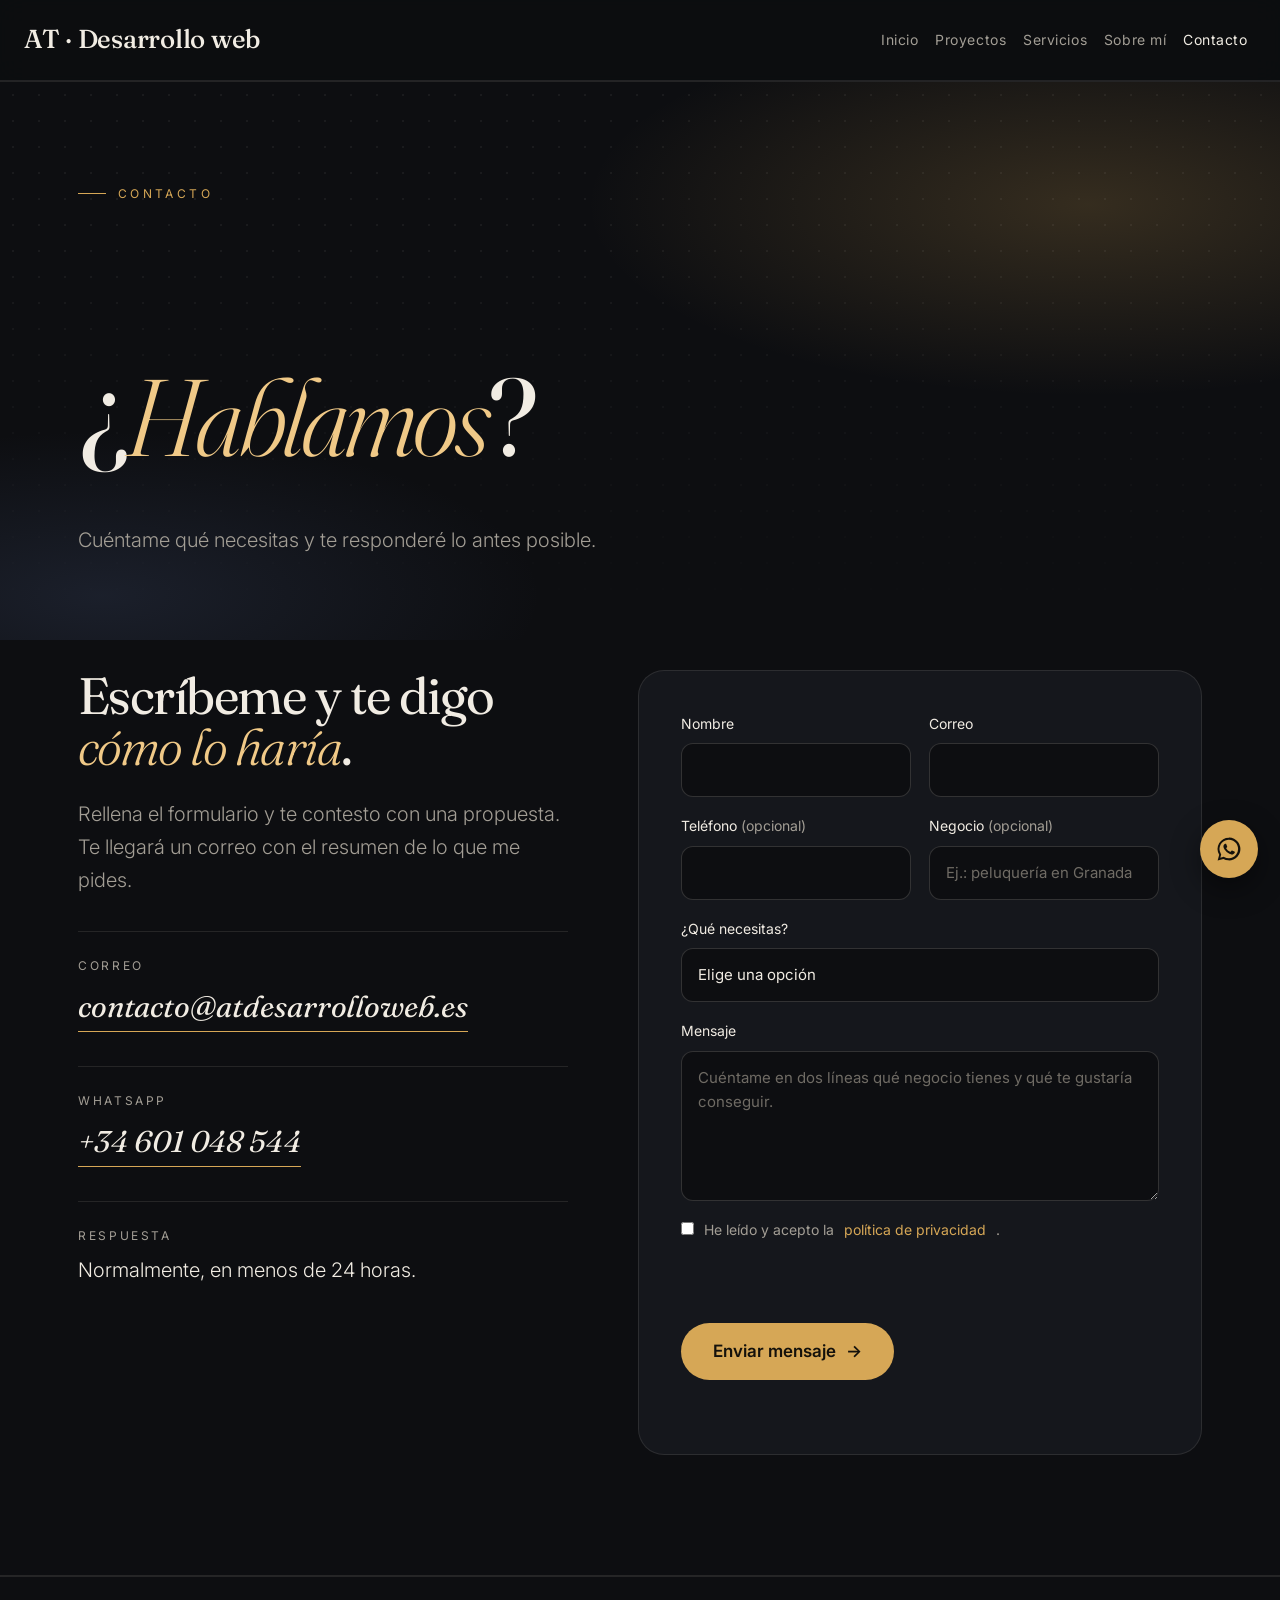
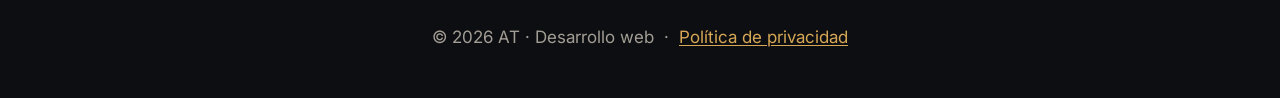
==== contacto/index.html @ 22da3e25 "feat: quita el cubo y anade la imagen de vista previa con el logo al compartir Co-Authored-By: Claud" ====
<!doctype html>
<html lang="es" class="no-js" itemtype="https://schema.org/WebPage" itemscope>
<head>
	<meta charset="UTF-8">
	<meta name="viewport" content="width=device-width, initial-scale=1, minimum-scale=1">
	<title>Contacto &#8211; AT · Desarrollo web</title>
<meta property="og:type" content="website">
<meta property="og:site_name" content="AT · Desarrollo web">
<meta property="og:title" content="Contacto &#8211; AT · Desarrollo web">
<meta property="og:description" content="Webs para negocios locales: diseño, dominio y correo, formularios que llegan y alta en Google.">
<meta property="og:url" content="https://www.atdesarrolloweb.es/contacto/">
<meta property="og:image" content="https://www.atdesarrolloweb.es/img/og.png">
<meta property="og:image:width" content="1200">
<meta property="og:image:height" content="630">
<meta name="twitter:card" content="summary_large_image">
<meta name='robots' content='max-image-preview:large' />
<script>document.documentElement.classList.remove( 'no-js' );</script>
			<style id="wp-img-auto-sizes-contain-inline-css">
img:is([sizes=auto i],[sizes^="auto," i]){contain-intrinsic-size:3000px 1500px}
/*# sourceURL=wp-img-auto-sizes-contain-inline-css */
</style>
<style id="wp-block-library-inline-css">
:root{--wp-block-synced-color:#7a00df;--wp-block-synced-color--rgb:122,0,223;--wp-bound-block-color:var(--wp-block-synced-color);--wp-editor-canvas-background:#ddd;--wp-admin-theme-color:#007cba;--wp-admin-theme-color--rgb:0,124,186;--wp-admin-theme-color-darker-10:#006ba1;--wp-admin-theme-color-darker-10--rgb:0,107,160.5;--wp-admin-theme-color-darker-20:#005a87;--wp-admin-theme-color-darker-20--rgb:0,90,135;--wp-admin-border-width-focus:2px}@media (min-resolution:192dpi){:root{--wp-admin-border-width-focus:1.5px}}.wp-element-button{cursor:pointer}:root .has-very-light-gray-background-color{background-color:#eee}:root .has-very-dark-gray-background-color{background-color:#313131}:root .has-very-light-gray-color{color:#eee}:root .has-very-dark-gray-color{color:#313131}:root .has-vivid-green-cyan-to-vivid-cyan-blue-gradient-background{background:linear-gradient(135deg,#00d084,#0693e3)}:root .has-purple-crush-gradient-background{background:linear-gradient(135deg,#34e2e4,#4721fb 50%,#ab1dfe)}:root .has-hazy-dawn-gradient-background{background:linear-gradient(135deg,#faaca8,#dad0ec)}:root .has-subdued-olive-gradient-background{background:linear-gradient(135deg,#fafae1,#67a671)}:root .has-atomic-cream-gradient-background{background:linear-gradient(135deg,#fdd79a,#004a59)}:root .has-nightshade-gradient-background{background:linear-gradient(135deg,#330968,#31cdcf)}:root .has-midnight-gradient-background{background:linear-gradient(135deg,#020381,#2874fc)}:root{--wp--preset--font-size--normal:16px;--wp--preset--font-size--huge:42px}.has-regular-font-size{font-size:1em}.has-larger-font-size{font-size:2.625em}.has-normal-font-size{font-size:var(--wp--preset--font-size--normal)}.has-huge-font-size{font-size:var(--wp--preset--font-size--huge)}:root .has-text-align-center{text-align:center}:root .has-text-align-left{text-align:left}:root .has-text-align-right{text-align:right}.has-fit-text{white-space:nowrap!important}#end-resizable-editor-section{display:none}.aligncenter{clear:both}.items-justified-left{justify-content:flex-start}.items-justified-center{justify-content:center}.items-justified-right{justify-content:flex-end}.items-justified-space-between{justify-content:space-between}.screen-reader-text{word-wrap:normal!important;border:0;clip-path:inset(50%);height:1px;margin:-1px;overflow:hidden;padding:0;position:absolute;width:1px;word-break:normal!important}.screen-reader-text:focus{background-color:#ddd;clip-path:none;color:#444;display:block;font-size:1em;height:auto;left:5px;line-height:normal;padding:15px 23px 14px;text-decoration:none;top:5px;width:auto;z-index:100000}html :where(.has-border-color){border-style:solid}html :where([style^=border-color],[style*=";border-color"],[style*="; border-color"]){border-style:solid}html :where([style^=border-top-color],[style*=";border-top-color"],[style*="; border-top-color"]){border-top-style:solid}html :where([style^=border-right-color],[style*=";border-right-color"],[style*="; border-right-color"]){border-right-style:solid}html :where([style^=border-bottom-color],[style*=";border-bottom-color"],[style*="; border-bottom-color"]){border-bottom-style:solid}html :where([style^=border-left-color],[style*=";border-left-color"],[style*="; border-left-color"]){border-left-style:solid}html :where([style^=border-width],[style*=";border-width"],[style*="; border-width"]){border-style:solid}html :where([style^=border-top-width],[style*=";border-top-width"],[style*="; border-top-width"]){border-top-style:solid}html :where([style^=border-right-width],[style*=";border-right-width"],[style*="; border-right-width"]){border-right-style:solid}html :where([style^=border-bottom-width],[style*=";border-bottom-width"],[style*="; border-bottom-width"]){border-bottom-style:solid}html :where([style^=border-left-width],[style*=";border-left-width"],[style*="; border-left-width"]){border-left-style:solid}html :where(img[class*=wp-image-]){height:auto;max-width:100%}:where(figure){margin:0 0 1em}html :where(.is-position-sticky){--wp-admin--admin-bar--position-offset:var(--wp-admin--admin-bar--height,0px)}@media screen and (max-width:600px){html :where(.is-position-sticky){--wp-admin--admin-bar--position-offset:0px}}

/*# sourceURL=/wp-includes/css/dist/block-library/common.min.css */
</style>
<style id="classic-theme-styles-inline-css">
/*! This file is auto-generated */
.wp-block-button__link{color:#fff;background-color:#32373c;border-radius:9999px;box-shadow:none;text-decoration:none;padding:calc(.667em + 2px) calc(1.333em + 2px);font-size:1.125em}.wp-block-file__button{background:#32373c;color:#fff;text-decoration:none}
/*# sourceURL=/wp-includes/css/classic-themes.min.css */
</style>

<style id="global-styles-inline-css">
:root{--wp--preset--aspect-ratio--square: 1;--wp--preset--aspect-ratio--4-3: 4/3;--wp--preset--aspect-ratio--3-4: 3/4;--wp--preset--aspect-ratio--3-2: 3/2;--wp--preset--aspect-ratio--2-3: 2/3;--wp--preset--aspect-ratio--16-9: 16/9;--wp--preset--aspect-ratio--9-16: 9/16;--wp--preset--color--black: #000000;--wp--preset--color--cyan-bluish-gray: #abb8c3;--wp--preset--color--white: #ffffff;--wp--preset--color--pale-pink: #f78da7;--wp--preset--color--vivid-red: #cf2e2e;--wp--preset--color--luminous-vivid-orange: #ff6900;--wp--preset--color--luminous-vivid-amber: #fcb900;--wp--preset--color--light-green-cyan: #7bdcb5;--wp--preset--color--vivid-green-cyan: #00d084;--wp--preset--color--pale-cyan-blue: #8ed1fc;--wp--preset--color--vivid-cyan-blue: #0693e3;--wp--preset--color--vivid-purple: #9b51e0;--wp--preset--color--theme-palette-1: var(--global-palette1);--wp--preset--color--theme-palette-2: var(--global-palette2);--wp--preset--color--theme-palette-3: var(--global-palette3);--wp--preset--color--theme-palette-4: var(--global-palette4);--wp--preset--color--theme-palette-5: var(--global-palette5);--wp--preset--color--theme-palette-6: var(--global-palette6);--wp--preset--color--theme-palette-7: var(--global-palette7);--wp--preset--color--theme-palette-8: var(--global-palette8);--wp--preset--color--theme-palette-9: var(--global-palette9);--wp--preset--color--theme-palette-10: var(--global-palette10);--wp--preset--color--theme-palette-11: var(--global-palette11);--wp--preset--color--theme-palette-12: var(--global-palette12);--wp--preset--color--theme-palette-13: var(--global-palette13);--wp--preset--color--theme-palette-14: var(--global-palette14);--wp--preset--color--theme-palette-15: var(--global-palette15);--wp--preset--gradient--vivid-cyan-blue-to-vivid-purple: linear-gradient(135deg,rgb(6,147,227) 0%,rgb(155,81,224) 100%);--wp--preset--gradient--light-green-cyan-to-vivid-green-cyan: linear-gradient(135deg,rgb(122,220,180) 0%,rgb(0,208,130) 100%);--wp--preset--gradient--luminous-vivid-amber-to-luminous-vivid-orange: linear-gradient(135deg,rgb(252,185,0) 0%,rgb(255,105,0) 100%);--wp--preset--gradient--luminous-vivid-orange-to-vivid-red: linear-gradient(135deg,rgb(255,105,0) 0%,rgb(207,46,46) 100%);--wp--preset--gradient--very-light-gray-to-cyan-bluish-gray: linear-gradient(135deg,rgb(238,238,238) 0%,rgb(169,184,195) 100%);--wp--preset--gradient--cool-to-warm-spectrum: linear-gradient(135deg,rgb(74,234,220) 0%,rgb(151,120,209) 20%,rgb(207,42,186) 40%,rgb(238,44,130) 60%,rgb(251,105,98) 80%,rgb(254,248,76) 100%);--wp--preset--gradient--blush-light-purple: linear-gradient(135deg,rgb(255,206,236) 0%,rgb(152,150,240) 100%);--wp--preset--gradient--blush-bordeaux: linear-gradient(135deg,rgb(254,205,165) 0%,rgb(254,45,45) 50%,rgb(107,0,62) 100%);--wp--preset--gradient--luminous-dusk: linear-gradient(135deg,rgb(255,203,112) 0%,rgb(199,81,192) 50%,rgb(65,88,208) 100%);--wp--preset--gradient--pale-ocean: linear-gradient(135deg,rgb(255,245,203) 0%,rgb(182,227,212) 50%,rgb(51,167,181) 100%);--wp--preset--gradient--electric-grass: linear-gradient(135deg,rgb(202,248,128) 0%,rgb(113,206,126) 100%);--wp--preset--gradient--midnight: linear-gradient(135deg,rgb(2,3,129) 0%,rgb(40,116,252) 100%);--wp--preset--font-size--small: var(--global-font-size-small);--wp--preset--font-size--medium: var(--global-font-size-medium);--wp--preset--font-size--large: var(--global-font-size-large);--wp--preset--font-size--x-large: 42px;--wp--preset--font-size--larger: var(--global-font-size-larger);--wp--preset--font-size--xxlarge: var(--global-font-size-xxlarge);--wp--preset--spacing--20: 0.44rem;--wp--preset--spacing--30: 0.67rem;--wp--preset--spacing--40: 1rem;--wp--preset--spacing--50: 1.5rem;--wp--preset--spacing--60: 2.25rem;--wp--preset--spacing--70: 3.38rem;--wp--preset--spacing--80: 5.06rem;--wp--preset--shadow--natural: 6px 6px 9px rgba(0, 0, 0, 0.2);--wp--preset--shadow--deep: 12px 12px 50px rgba(0, 0, 0, 0.4);--wp--preset--shadow--sharp: 6px 6px 0px rgba(0, 0, 0, 0.2);--wp--preset--shadow--outlined: 6px 6px 0px -3px rgb(255, 255, 255), 6px 6px rgb(0, 0, 0);--wp--preset--shadow--crisp: 6px 6px 0px rgb(0, 0, 0);}.wp-block-button{--wp--preset--dimension--25: 25%;--wp--preset--dimension--50: 50%;--wp--preset--dimension--75: 75%;--wp--preset--dimension--100: 100%;}:root { --wp--style--global--content-size: var(--global-calc-content-width);--wp--style--global--wide-size: var(--global-calc-wide-content-width); }:where(body) { margin: 0; }:where(.is-layout-flex){gap: 0.5em;}:where(.is-layout-grid){gap: 0.5em;}body .is-layout-flex{display: flex;}.is-layout-flex{flex-wrap: wrap;align-items: center;}.is-layout-flex > :is(*, div){margin: 0;}body .is-layout-grid{display: grid;}.is-layout-grid > :is(*, div){margin: 0;}body{padding-top: 0px;padding-right: 0px;padding-bottom: 0px;padding-left: 0px;}:root :where(.wp-element-button, .wp-block-button__link){font-style: inherit;font-weight: inherit;letter-spacing: inherit;text-transform: inherit;}.has-black-color{color: var(--wp--preset--color--black) !important;}.has-cyan-bluish-gray-color{color: var(--wp--preset--color--cyan-bluish-gray) !important;}.has-white-color{color: var(--wp--preset--color--white) !important;}.has-pale-pink-color{color: var(--wp--preset--color--pale-pink) !important;}.has-vivid-red-color{color: var(--wp--preset--color--vivid-red) !important;}.has-luminous-vivid-orange-color{color: var(--wp--preset--color--luminous-vivid-orange) !important;}.has-luminous-vivid-amber-color{color: var(--wp--preset--color--luminous-vivid-amber) !important;}.has-light-green-cyan-color{color: var(--wp--preset--color--light-green-cyan) !important;}.has-vivid-green-cyan-color{color: var(--wp--preset--color--vivid-green-cyan) !important;}.has-pale-cyan-blue-color{color: var(--wp--preset--color--pale-cyan-blue) !important;}.has-vivid-cyan-blue-color{color: var(--wp--preset--color--vivid-cyan-blue) !important;}.has-vivid-purple-color{color: var(--wp--preset--color--vivid-purple) !important;}.has-theme-palette-1-color{color: var(--wp--preset--color--theme-palette-1) !important;}.has-theme-palette-2-color{color: var(--wp--preset--color--theme-palette-2) !important;}.has-theme-palette-3-color{color: var(--wp--preset--color--theme-palette-3) !important;}.has-theme-palette-4-color{color: var(--wp--preset--color--theme-palette-4) !important;}.has-theme-palette-5-color{color: var(--wp--preset--color--theme-palette-5) !important;}.has-theme-palette-6-color{color: var(--wp--preset--color--theme-palette-6) !important;}.has-theme-palette-7-color{color: var(--wp--preset--color--theme-palette-7) !important;}.has-theme-palette-8-color{color: var(--wp--preset--color--theme-palette-8) !important;}.has-theme-palette-9-color{color: var(--wp--preset--color--theme-palette-9) !important;}.has-theme-palette-10-color{color: var(--wp--preset--color--theme-palette-10) !important;}.has-theme-palette-11-color{color: var(--wp--preset--color--theme-palette-11) !important;}.has-theme-palette-12-color{color: var(--wp--preset--color--theme-palette-12) !important;}.has-theme-palette-13-color{color: var(--wp--preset--color--theme-palette-13) !important;}.has-theme-palette-14-color{color: var(--wp--preset--color--theme-palette-14) !important;}.has-theme-palette-15-color{color: var(--wp--preset--color--theme-palette-15) !important;}.has-black-background-color{background-color: var(--wp--preset--color--black) !important;}.has-cyan-bluish-gray-background-color{background-color: var(--wp--preset--color--cyan-bluish-gray) !important;}.has-white-background-color{background-color: var(--wp--preset--color--white) !important;}.has-pale-pink-background-color{background-color: var(--wp--preset--color--pale-pink) !important;}.has-vivid-red-background-color{background-color: var(--wp--preset--color--vivid-red) !important;}.has-luminous-vivid-orange-background-color{background-color: var(--wp--preset--color--luminous-vivid-orange) !important;}.has-luminous-vivid-amber-background-color{background-color: var(--wp--preset--color--luminous-vivid-amber) !important;}.has-light-green-cyan-background-color{background-color: var(--wp--preset--color--light-green-cyan) !important;}.has-vivid-green-cyan-background-color{background-color: var(--wp--preset--color--vivid-green-cyan) !important;}.has-pale-cyan-blue-background-color{background-color: var(--wp--preset--color--pale-cyan-blue) !important;}.has-vivid-cyan-blue-background-color{background-color: var(--wp--preset--color--vivid-cyan-blue) !important;}.has-vivid-purple-background-color{background-color: var(--wp--preset--color--vivid-purple) !important;}.has-theme-palette-1-background-color{background-color: var(--wp--preset--color--theme-palette-1) !important;}.has-theme-palette-2-background-color{background-color: var(--wp--preset--color--theme-palette-2) !important;}.has-theme-palette-3-background-color{background-color: var(--wp--preset--color--theme-palette-3) !important;}.has-theme-palette-4-background-color{background-color: var(--wp--preset--color--theme-palette-4) !important;}.has-theme-palette-5-background-color{background-color: var(--wp--preset--color--theme-palette-5) !important;}.has-theme-palette-6-background-color{background-color: var(--wp--preset--color--theme-palette-6) !important;}.has-theme-palette-7-background-color{background-color: var(--wp--preset--color--theme-palette-7) !important;}.has-theme-palette-8-background-color{background-color: var(--wp--preset--color--theme-palette-8) !important;}.has-theme-palette-9-background-color{background-color: var(--wp--preset--color--theme-palette-9) !important;}.has-theme-palette-10-background-color{background-color: var(--wp--preset--color--theme-palette-10) !important;}.has-theme-palette-11-background-color{background-color: var(--wp--preset--color--theme-palette-11) !important;}.has-theme-palette-12-background-color{background-color: var(--wp--preset--color--theme-palette-12) !important;}.has-theme-palette-13-background-color{background-color: var(--wp--preset--color--theme-palette-13) !important;}.has-theme-palette-14-background-color{background-color: var(--wp--preset--color--theme-palette-14) !important;}.has-theme-palette-15-background-color{background-color: var(--wp--preset--color--theme-palette-15) !important;}.has-black-border-color{border-color: var(--wp--preset--color--black) !important;}.has-cyan-bluish-gray-border-color{border-color: var(--wp--preset--color--cyan-bluish-gray) !important;}.has-white-border-color{border-color: var(--wp--preset--color--white) !important;}.has-pale-pink-border-color{border-color: var(--wp--preset--color--pale-pink) !important;}.has-vivid-red-border-color{border-color: var(--wp--preset--color--vivid-red) !important;}.has-luminous-vivid-orange-border-color{border-color: var(--wp--preset--color--luminous-vivid-orange) !important;}.has-luminous-vivid-amber-border-color{border-color: var(--wp--preset--color--luminous-vivid-amber) !important;}.has-light-green-cyan-border-color{border-color: var(--wp--preset--color--light-green-cyan) !important;}.has-vivid-green-cyan-border-color{border-color: var(--wp--preset--color--vivid-green-cyan) !important;}.has-pale-cyan-blue-border-color{border-color: var(--wp--preset--color--pale-cyan-blue) !important;}.has-vivid-cyan-blue-border-color{border-color: var(--wp--preset--color--vivid-cyan-blue) !important;}.has-vivid-purple-border-color{border-color: var(--wp--preset--color--vivid-purple) !important;}.has-theme-palette-1-border-color{border-color: var(--wp--preset--color--theme-palette-1) !important;}.has-theme-palette-2-border-color{border-color: var(--wp--preset--color--theme-palette-2) !important;}.has-theme-palette-3-border-color{border-color: var(--wp--preset--color--theme-palette-3) !important;}.has-theme-palette-4-border-color{border-color: var(--wp--preset--color--theme-palette-4) !important;}.has-theme-palette-5-border-color{border-color: var(--wp--preset--color--theme-palette-5) !important;}.has-theme-palette-6-border-color{border-color: var(--wp--preset--color--theme-palette-6) !important;}.has-theme-palette-7-border-color{border-color: var(--wp--preset--color--theme-palette-7) !important;}.has-theme-palette-8-border-color{border-color: var(--wp--preset--color--theme-palette-8) !important;}.has-theme-palette-9-border-color{border-color: var(--wp--preset--color--theme-palette-9) !important;}.has-theme-palette-10-border-color{border-color: var(--wp--preset--color--theme-palette-10) !important;}.has-theme-palette-11-border-color{border-color: var(--wp--preset--color--theme-palette-11) !important;}.has-theme-palette-12-border-color{border-color: var(--wp--preset--color--theme-palette-12) !important;}.has-theme-palette-13-border-color{border-color: var(--wp--preset--color--theme-palette-13) !important;}.has-theme-palette-14-border-color{border-color: var(--wp--preset--color--theme-palette-14) !important;}.has-theme-palette-15-border-color{border-color: var(--wp--preset--color--theme-palette-15) !important;}.has-vivid-cyan-blue-to-vivid-purple-gradient-background{background: var(--wp--preset--gradient--vivid-cyan-blue-to-vivid-purple) !important;}.has-light-green-cyan-to-vivid-green-cyan-gradient-background{background: var(--wp--preset--gradient--light-green-cyan-to-vivid-green-cyan) !important;}.has-luminous-vivid-amber-to-luminous-vivid-orange-gradient-background{background: var(--wp--preset--gradient--luminous-vivid-amber-to-luminous-vivid-orange) !important;}.has-luminous-vivid-orange-to-vivid-red-gradient-background{background: var(--wp--preset--gradient--luminous-vivid-orange-to-vivid-red) !important;}.has-very-light-gray-to-cyan-bluish-gray-gradient-background{background: var(--wp--preset--gradient--very-light-gray-to-cyan-bluish-gray) !important;}.has-cool-to-warm-spectrum-gradient-background{background: var(--wp--preset--gradient--cool-to-warm-spectrum) !important;}.has-blush-light-purple-gradient-background{background: var(--wp--preset--gradient--blush-light-purple) !important;}.has-blush-bordeaux-gradient-background{background: var(--wp--preset--gradient--blush-bordeaux) !important;}.has-luminous-dusk-gradient-background{background: var(--wp--preset--gradient--luminous-dusk) !important;}.has-pale-ocean-gradient-background{background: var(--wp--preset--gradient--pale-ocean) !important;}.has-electric-grass-gradient-background{background: var(--wp--preset--gradient--electric-grass) !important;}.has-midnight-gradient-background{background: var(--wp--preset--gradient--midnight) !important;}.has-small-font-size{font-size: var(--wp--preset--font-size--small) !important;}.has-medium-font-size{font-size: var(--wp--preset--font-size--medium) !important;}.has-large-font-size{font-size: var(--wp--preset--font-size--large) !important;}.has-x-large-font-size{font-size: var(--wp--preset--font-size--x-large) !important;}.has-larger-font-size{font-size: var(--wp--preset--font-size--larger) !important;}.has-xxlarge-font-size{font-size: var(--wp--preset--font-size--xxlarge) !important;}
/*# sourceURL=global-styles-inline-css */
</style>

<style id="wpforms-modern-full-inline-css">
:root {
				--wpforms-field-border-radius: 3px;
--wpforms-field-border-style: solid;
--wpforms-field-border-size: 1px;
--wpforms-field-background-color: #ffffff;
--wpforms-field-border-color: rgba( 0, 0, 0, 0.25 );
--wpforms-field-border-color-spare: rgba( 0, 0, 0, 0.25 );
--wpforms-field-text-color: rgba( 0, 0, 0, 0.7 );
--wpforms-field-menu-color: #ffffff;
--wpforms-label-color: rgba( 0, 0, 0, 0.85 );
--wpforms-label-sublabel-color: rgba( 0, 0, 0, 0.55 );
--wpforms-label-error-color: #d63637;
--wpforms-button-border-radius: 3px;
--wpforms-button-border-style: none;
--wpforms-button-border-size: 1px;
--wpforms-button-background-color: #066aab;
--wpforms-button-border-color: #066aab;
--wpforms-button-text-color: #ffffff;
--wpforms-page-break-color: #066aab;
--wpforms-background-image: none;
--wpforms-background-position: center center;
--wpforms-background-repeat: no-repeat;
--wpforms-background-size: cover;
--wpforms-background-width: 100px;
--wpforms-background-height: 100px;
--wpforms-background-color: rgba( 0, 0, 0, 0 );
--wpforms-background-url: none;
--wpforms-container-padding: 0px;
--wpforms-container-border-style: none;
--wpforms-container-border-width: 1px;
--wpforms-container-border-color: #000000;
--wpforms-container-border-radius: 3px;
--wpforms-field-size-input-height: 43px;
--wpforms-field-size-input-spacing: 15px;
--wpforms-field-size-font-size: 16px;
--wpforms-field-size-line-height: 19px;
--wpforms-field-size-padding-h: 14px;
--wpforms-field-size-checkbox-size: 16px;
--wpforms-field-size-sublabel-spacing: 5px;
--wpforms-field-size-icon-size: 1;
--wpforms-label-size-font-size: 16px;
--wpforms-label-size-line-height: 19px;
--wpforms-label-size-sublabel-font-size: 14px;
--wpforms-label-size-sublabel-line-height: 17px;
--wpforms-button-size-font-size: 17px;
--wpforms-button-size-height: 41px;
--wpforms-button-size-padding-h: 15px;
--wpforms-button-size-margin-top: 10px;
--wpforms-container-shadow-size-box-shadow: none;
			}
/*# sourceURL=wpforms-modern-full-inline-css */
</style>
<link rel='stylesheet' id='kadence-global-css' href='/wp-content/themes/kadence/assets/css/global.min.css?ver=1.5.2' media='all' />
<style id="kadence-global-inline-css">
/* Kadence Base CSS */
:root{--global-palette1:#2B6CB0;--global-palette2:#215387;--global-palette3:#1A202C;--global-palette4:#2D3748;--global-palette5:#4A5568;--global-palette6:#718096;--global-palette7:#EDF2F7;--global-palette8:#F7FAFC;--global-palette9:#ffffff;--global-palette10:oklch(from var(--global-palette1) calc(l + 0.10 * (1 - l)) calc(c * 1.00) calc(h + 180) / 100%);--global-palette11:#13612e;--global-palette12:#1159af;--global-palette13:#b82105;--global-palette14:#f7630c;--global-palette15:#f5a524;--global-palette9rgb:255, 255, 255;--global-palette-highlight:var(--global-palette1);--global-palette-highlight-alt:var(--global-palette2);--global-palette-highlight-alt2:var(--global-palette9);--global-palette-btn-bg:var(--global-palette1);--global-palette-btn-bg-hover:var(--global-palette2);--global-palette-btn:var(--global-palette9);--global-palette-btn-hover:var(--global-palette9);--global-palette-btn-sec-bg:var(--global-palette7);--global-palette-btn-sec-bg-hover:var(--global-palette2);--global-palette-btn-sec:var(--global-palette3);--global-palette-btn-sec-hover:var(--global-palette9);--global-body-font-family:-apple-system,BlinkMacSystemFont,"Segoe UI",Roboto,Oxygen-Sans,Ubuntu,Cantarell,"Helvetica Neue",sans-serif, "Apple Color Emoji", "Segoe UI Emoji", "Segoe UI Symbol";--global-heading-font-family:inherit;--global-primary-nav-font-family:inherit;--global-fallback-font:sans-serif;--global-display-fallback-font:sans-serif;--global-content-width:1290px;--global-content-wide-width:calc(1290px + 230px);--global-content-narrow-width:842px;--global-content-edge-padding:1.5rem;--global-content-boxed-padding:2rem;--global-calc-content-width:calc(1290px - var(--global-content-edge-padding) - var(--global-content-edge-padding) );--wp--style--global--content-size:var(--global-calc-content-width);}.wp-site-blocks{--global-vw:calc( 100vw - ( 0.5 * var(--scrollbar-offset)));}body{background:var(--global-palette8);}body, input, select, optgroup, textarea{font-weight:400;font-size:17px;line-height:1.6;font-family:var(--global-body-font-family);color:var(--global-palette4);}.content-bg, body.content-style-unboxed .site{background:var(--global-palette9);}h1,h2,h3,h4,h5,h6{font-family:var(--global-heading-font-family);}h1{font-weight:700;font-size:32px;line-height:1.5;color:var(--global-palette3);}h2{font-weight:700;font-size:28px;line-height:1.5;color:var(--global-palette3);}h3{font-weight:700;font-size:24px;line-height:1.5;color:var(--global-palette3);}h4{font-weight:700;font-size:22px;line-height:1.5;color:var(--global-palette4);}h5{font-weight:700;font-size:20px;line-height:1.5;color:var(--global-palette4);}h6{font-weight:700;font-size:18px;line-height:1.5;color:var(--global-palette5);}.entry-hero .kadence-breadcrumbs{max-width:1290px;}.site-container, .site-header-row-layout-contained, .site-footer-row-layout-contained, .entry-hero-layout-contained, .comments-area, .alignfull > .wp-block-cover__inner-container, .alignwide > .wp-block-cover__inner-container{max-width:var(--global-content-width);}.content-width-narrow .content-container.site-container, .content-width-narrow .hero-container.site-container{max-width:var(--global-content-narrow-width);}@media all and (min-width: 1520px){.wp-site-blocks .content-container  .alignwide{margin-left:-115px;margin-right:-115px;width:unset;max-width:unset;}}@media all and (min-width: 1102px){.content-width-narrow .wp-site-blocks .content-container .alignwide{margin-left:-130px;margin-right:-130px;width:unset;max-width:unset;}}.content-style-boxed .wp-site-blocks .entry-content .alignwide{margin-left:calc( -1 * var( --global-content-boxed-padding ) );margin-right:calc( -1 * var( --global-content-boxed-padding ) );}.content-area{margin-top:5rem;margin-bottom:5rem;}@media all and (max-width: 1024px){.content-area{margin-top:3rem;margin-bottom:3rem;}}@media all and (max-width: 767px){.content-area{margin-top:2rem;margin-bottom:2rem;}}@media all and (max-width: 1024px){:root{--global-content-boxed-padding:2rem;}}@media all and (max-width: 767px){:root{--global-content-boxed-padding:1.5rem;}}.entry-content-wrap{padding:2rem;}@media all and (max-width: 1024px){.entry-content-wrap{padding:2rem;}}@media all and (max-width: 767px){.entry-content-wrap{padding:1.5rem;}}.entry.single-entry{box-shadow:0px 15px 15px -10px rgba(0,0,0,0.05);}.entry.loop-entry{box-shadow:0px 15px 15px -10px rgba(0,0,0,0.05);}.loop-entry .entry-content-wrap{padding:2rem;}@media all and (max-width: 1024px){.loop-entry .entry-content-wrap{padding:2rem;}}@media all and (max-width: 767px){.loop-entry .entry-content-wrap{padding:1.5rem;}}button, .button, .wp-block-button__link, input[type="button"], input[type="reset"], input[type="submit"], .fl-button, .elementor-button-wrapper .elementor-button, .wc-block-components-checkout-place-order-button, .wc-block-cart__submit{box-shadow:0px 0px 0px -7px rgba(0,0,0,0);}button:hover, button:focus, button:active, .button:hover, .button:focus, .button:active, .wp-block-button__link:hover, .wp-block-button__link:focus, .wp-block-button__link:active, input[type="button"]:hover, input[type="button"]:focus, input[type="button"]:active, input[type="reset"]:hover, input[type="reset"]:focus, input[type="reset"]:active, input[type="submit"]:hover, input[type="submit"]:focus, input[type="submit"]:active, .elementor-button-wrapper .elementor-button:hover, .elementor-button-wrapper .elementor-button:focus, .elementor-button-wrapper .elementor-button:active, .wc-block-cart__submit:hover{box-shadow:0px 15px 25px -7px rgba(0,0,0,0.1);}.kb-button.kb-btn-global-outline.kb-btn-global-inherit{padding-top:calc(px - 2px);padding-right:calc(px - 2px);padding-bottom:calc(px - 2px);padding-left:calc(px - 2px);}@media all and (min-width: 1025px){.transparent-header .entry-hero .entry-hero-container-inner{padding-top:80px;}}@media all and (max-width: 1024px){.mobile-transparent-header .entry-hero .entry-hero-container-inner{padding-top:80px;}}@media all and (max-width: 767px){.mobile-transparent-header .entry-hero .entry-hero-container-inner{padding-top:80px;}}.entry-hero.page-hero-section .entry-header{min-height:200px;}
/* Kadence Header CSS */
@media all and (max-width: 1024px){.mobile-transparent-header #masthead{position:absolute;left:0px;right:0px;z-index:100;}.kadence-scrollbar-fixer.mobile-transparent-header #masthead{right:var(--scrollbar-offset,0);}.mobile-transparent-header #masthead, .mobile-transparent-header .site-top-header-wrap .site-header-row-container-inner, .mobile-transparent-header .site-main-header-wrap .site-header-row-container-inner, .mobile-transparent-header .site-bottom-header-wrap .site-header-row-container-inner{background:transparent;}.site-header-row-tablet-layout-fullwidth, .site-header-row-tablet-layout-standard{padding:0px;}}@media all and (min-width: 1025px){.transparent-header #masthead{position:absolute;left:0px;right:0px;z-index:100;}.transparent-header.kadence-scrollbar-fixer #masthead{right:var(--scrollbar-offset,0);}.transparent-header #masthead, .transparent-header .site-top-header-wrap .site-header-row-container-inner, .transparent-header .site-main-header-wrap .site-header-row-container-inner, .transparent-header .site-bottom-header-wrap .site-header-row-container-inner{background:transparent;}}.site-branding{padding:0px 0px 0px 0px;}.site-branding .site-title{font-weight:700;font-size:26px;line-height:1.2;color:var(--global-palette3);}#masthead, #masthead .kadence-sticky-header.item-is-fixed:not(.item-at-start):not(.site-header-row-container):not(.site-main-header-wrap), #masthead .kadence-sticky-header.item-is-fixed:not(.item-at-start) > .site-header-row-container-inner{background:#ffffff;}.site-main-header-inner-wrap{min-height:80px;}.header-navigation[class*="header-navigation-style-underline"] .header-menu-container.primary-menu-container>ul>li>a:after{width:calc( 100% - 1.2em);}.main-navigation .primary-menu-container > ul > li.menu-item > a{padding-left:calc(1.2em / 2);padding-right:calc(1.2em / 2);padding-top:0.6em;padding-bottom:0.6em;color:var(--global-palette5);}.main-navigation .primary-menu-container > ul > li.menu-item .dropdown-nav-special-toggle{right:calc(1.2em / 2);}.main-navigation .primary-menu-container > ul > li.menu-item > a:hover{color:var(--global-palette-highlight);}.main-navigation .primary-menu-container > ul > li.menu-item.current-menu-item > a{color:var(--global-palette3);}.header-navigation .header-menu-container ul ul.sub-menu, .header-navigation .header-menu-container ul ul.submenu{background:var(--global-palette3);box-shadow:0px 2px 13px 0px rgba(0,0,0,0.1);}.header-navigation .header-menu-container ul ul li.menu-item, .header-menu-container ul.menu > li.kadence-menu-mega-enabled > ul > li.menu-item > a{border-bottom:1px solid rgba(255,255,255,0.1);border-radius:0px 0px 0px 0px;}.header-navigation .header-menu-container ul ul li.menu-item > a{width:200px;padding-top:1em;padding-bottom:1em;color:var(--global-palette8);font-size:12px;}.header-navigation .header-menu-container ul ul li.menu-item > a:hover{color:var(--global-palette9);background:var(--global-palette4);border-radius:0px 0px 0px 0px;}.header-navigation .header-menu-container ul ul li.menu-item.current-menu-item > a{color:var(--global-palette9);background:var(--global-palette4);border-radius:0px 0px 0px 0px;}.mobile-toggle-open-container .menu-toggle-open, .mobile-toggle-open-container .menu-toggle-open:focus{color:var(--global-palette5);padding:0.4em 0.6em 0.4em 0.6em;font-size:14px;}.mobile-toggle-open-container .menu-toggle-open.menu-toggle-style-bordered{border:1px solid currentColor;}.mobile-toggle-open-container .menu-toggle-open .menu-toggle-icon{font-size:20px;}.mobile-toggle-open-container .menu-toggle-open:hover, .mobile-toggle-open-container .menu-toggle-open:focus-visible{color:var(--global-palette-highlight);}.mobile-navigation ul li{font-size:14px;}.mobile-navigation ul li a{padding-top:1em;padding-bottom:1em;}.mobile-navigation ul li > a, .mobile-navigation ul li.menu-item-has-children > .drawer-nav-drop-wrap{color:var(--global-palette8);}.mobile-navigation ul li.current-menu-item > a, .mobile-navigation ul li.current-menu-item.menu-item-has-children > .drawer-nav-drop-wrap{color:var(--global-palette-highlight);}.mobile-navigation ul li.menu-item-has-children .drawer-nav-drop-wrap, .mobile-navigation ul li:not(.menu-item-has-children) a{border-bottom:1px solid rgba(255,255,255,0.1);}.mobile-navigation:not(.drawer-navigation-parent-toggle-true) ul li.menu-item-has-children .drawer-nav-drop-wrap button{border-left:1px solid rgba(255,255,255,0.1);}#mobile-drawer .drawer-header .drawer-toggle{padding:0.6em 0.15em 0.6em 0.15em;font-size:24px;}
/* Kadence Footer CSS */
.site-bottom-footer-inner-wrap{padding-top:30px;padding-bottom:30px;grid-column-gap:30px;}.site-bottom-footer-inner-wrap .widget{margin-bottom:30px;}.site-bottom-footer-inner-wrap .site-footer-section:not(:last-child):after{right:calc(-30px / 2);}
/*# sourceURL=kadence-global-inline-css */
</style>
<link rel='stylesheet' id='kadence-header-css' href='/wp-content/themes/kadence/assets/css/header.min.css?ver=1.5.2' media='all' />
<link rel='stylesheet' id='kadence-content-css' href='/wp-content/themes/kadence/assets/css/content.min.css?ver=1.5.2' media='all' />
<link rel='stylesheet' id='kadence-footer-css' href='/wp-content/themes/kadence/assets/css/footer.min.css?ver=1.5.2' media='all' />
<meta name="generator" content="WordPress 7.1.3" />
<link rel="canonical" href="/contacto/" />
<link rel='shortlink' href='/?p=19' />
<link rel="icon" href="/wp-content/uploads/2026/10/icono-at-150x150.png" sizes="32x32" />
<link rel="icon" href="/wp-content/uploads/2026/10/icono-at-300x300.png" sizes="192x192" />
<link rel="apple-touch-icon" href="/wp-content/uploads/2026/10/icono-at-300x300.png" />
<meta name="msapplication-TileImage" content="/wp-content/uploads/2026/10/icono-at-300x300.png" />
<style id="wp-custom-css">
@import url('https://fonts.googleapis.com/css2?family=Fraunces:ital,opsz,wght@0,9..144,300..700;1,9..144,300..700&family=Inter:wght@300;400;500;600&display=swap');

:root{
  --at-ink:#0d0e11; --at-ink2:#15171c; --at-ink3:#1d2027;
  --at-cream:#f1ece3; --at-mute:#a39e95; --at-line:rgba(241,236,227,.10);
  --at-gold:#d6a756; --at-gold2:#f0c987;
  --at-serif:'Fraunces',Georgia,serif; --at-sans:'Inter',system-ui,sans-serif;
}

/* ---------- Base del sitio (Kadence) ---------- */
body, .site, .content-bg, body.content-style-unboxed .site { background:var(--at-ink) !important; color:var(--at-cream); font-family:var(--at-sans); }
#masthead, #masthead .site-header-row-container-inner, .site-main-header-wrap .site-header-row-container-inner { background:rgba(13,14,17,.82) !important; backdrop-filter:blur(14px); border-bottom:1px solid var(--at-line); }
#masthead .site-title, #masthead .site-title a { font-family:var(--at-serif) !important; font-weight:500 !important; letter-spacing:-.01em; color:var(--at-cream) !important; }
#masthead .header-navigation .menu > li > a { color:var(--at-mute) !important; font-family:var(--at-sans); font-size:14px; letter-spacing:.04em; }
#masthead .header-navigation .menu > li > a:hover, #masthead .header-navigation .menu > li.current-menu-item > a { color:var(--at-cream) !important; }
#masthead .menu-toggle-open, #masthead .menu-toggle-icon { color:var(--at-cream) !important; }
#mobile-drawer .drawer-inner { background:var(--at-ink2) !important; }
#mobile-drawer a { color:var(--at-cream) !important; }
.site-footer, .site-footer .site-footer-row-container-inner, .site-bottom-footer-wrap .site-footer-row-container-inner { background:var(--at-ink) !important; border-top:1px solid var(--at-line); color:var(--at-mute) !important; }
.site-footer a { color:var(--at-gold) !important; }
.entry-content-wrap, .content-container.site-container, .entry.single-entry { padding:0 !important; }
.wp-site-blocks, .content-area { margin:0 !important; }

/* ---------- Componentes ---------- */
.at { font-family:var(--at-sans); color:var(--at-cream); -webkit-font-smoothing:antialiased; }
.at *{ box-sizing:border-box; }
.at a{ color:inherit; text-decoration:none; }
.at-wrap{ max-width:1180px; margin:0 auto; padding:0 28px; }
.at-sec{ padding:120px 0; position:relative; }
.at-kicker{ font-size:12px; letter-spacing:.28em; text-transform:uppercase; color:var(--at-gold); display:inline-flex; align-items:center; gap:12px; }
.at-kicker::before{ content:''; width:28px; height:1px; background:var(--at-gold); }
.at-h1{ font-family:var(--at-serif); font-weight:400; font-size:clamp(46px,8.5vw,128px); line-height:.95; letter-spacing:-.035em; margin:28px 0; }
.at-h2{ font-family:var(--at-serif); font-weight:400; font-size:clamp(36px,5.5vw,76px); line-height:1; letter-spacing:-.03em; margin:18px 0 22px; }
.at-h1 em, .at-h2 em{ font-style:italic; color:var(--at-gold2); font-weight:300; }
.at-lead{ font-size:clamp(17px,1.6vw,20px); line-height:1.65; color:var(--at-mute); max-width:620px; font-weight:300; }
.at-btns{ display:flex; flex-wrap:wrap; gap:14px; margin-top:38px; }
.at-btn{ display:inline-flex; align-items:center; gap:10px; padding:16px 28px; border-radius:999px; font-size:15px; font-weight:500; transition:.35s cubic-bezier(.2,.7,.2,1); }
.at-btn--gold{ background:var(--at-gold); color:#14110b !important; }
.at-btn--gold:hover{ background:var(--at-gold2); transform:translateY(-2px); }
.at-btn--line{ border:1px solid rgba(241,236,227,.25); }
.at-btn--line:hover{ border-color:var(--at-cream); }
.at-btn .at-arrow{ transition:transform .35s; }
.at-btn:hover .at-arrow{ transform:translateX(4px); }

/* Hero */
.at-hero{ min-height:88vh; display:flex; align-items:center; overflow:hidden; padding:90px 0 80px; }
.at-hero::before{ content:''; position:absolute; inset:-20%; background:
  radial-gradient(40% 35% at 75% 30%, rgba(214,167,86,.20), transparent 70%),
  radial-gradient(35% 30% at 20% 80%, rgba(90,110,160,.18), transparent 70%);
  animation:at-flota 18s ease-in-out infinite alternate; pointer-events:none; }
.at-hero::after{ content:''; position:absolute; inset:0; background-image:radial-gradient(rgba(241,236,227,.06) 1px, transparent 1px); background-size:26px 26px; mask-image:linear-gradient(to bottom, #000 30%, transparent); pointer-events:none; }
@keyframes at-flota{ to{ transform:translate(-4%,3%) scale(1.08); } }
.at-hero .at-wrap{ position:relative; z-index:2; width:100%; }
.at-sello{ position:absolute; right:28px; top:-30px; width:170px; height:170px; animation:at-gira 22s linear infinite; }
.at-sello text{ font-family:var(--at-sans); font-size:13.5px; letter-spacing:.32em; fill:var(--at-gold); text-transform:uppercase; }
.at-sello .at-sello-c{ fill:none; }
@keyframes at-gira{ to{ transform:rotate(360deg); } }
.at-sello-centro{ position:absolute; right:93px; top:33px; width:44px; height:44px; border-radius:50%; background:var(--at-gold); display:grid; place-items:center; color:#14110b; font-size:20px; z-index:3; }

/* Cinta de servicios */
.at-cinta{ border-top:1px solid var(--at-line); border-bottom:1px solid var(--at-line); overflow:hidden; padding:26px 0; background:var(--at-ink2); }
.at-cinta-track{ display:flex; width:max-content; animation:at-desliza 38s linear infinite; }
.at-cinta span{ font-family:var(--at-serif); font-style:italic; font-size:clamp(24px,3vw,40px); font-weight:300; padding:0 34px; white-space:nowrap; color:var(--at-cream); }
.at-cinta span::after{ content:'✦'; font-style:normal; color:var(--at-gold); font-size:.55em; margin-left:68px; vertical-align:middle; }
@keyframes at-desliza{ to{ transform:translateX(-50%); } }

/* Proyectos apilados */
.at-cab{ display:flex; justify-content:space-between; align-items:flex-end; gap:30px; flex-wrap:wrap; margin-bottom:70px; }
.at-pila{ position:relative; }
.at-carta{ --c:var(--at-gold); position:sticky; top:calc(110px + var(--i) * 28px); margin-bottom:60px; border-radius:30px; background:linear-gradient(160deg, var(--at-ink3), var(--at-ink2) 60%); border:1px solid var(--at-line); padding:46px; display:grid; grid-template-columns:1fr 1.25fr; gap:50px; align-items:center; min-height:min(78vh,640px); box-shadow:0 -30px 80px rgba(0,0,0,.55); overflow:hidden; }
.at-carta::before{ content:''; position:absolute; width:520px; height:520px; right:-160px; bottom:-220px; border-radius:50%; background:radial-gradient(circle, color-mix(in srgb, var(--c) 30%, transparent), transparent 65%); pointer-events:none; }
.at-num{ font-family:var(--at-serif); font-size:clamp(70px,9vw,130px); line-height:.8; font-weight:300; color:transparent; -webkit-text-stroke:1px color-mix(in srgb, var(--c) 70%, transparent); }
.at-carta h3{ font-family:var(--at-serif); font-weight:400; font-size:clamp(34px,4vw,54px); letter-spacing:-.025em; margin:20px 0 6px; line-height:1.02; color:var(--at-cream); }
.at-sector{ font-size:12px; letter-spacing:.24em; text-transform:uppercase; color:var(--c); }
.at-carta p{ color:var(--at-mute); line-height:1.7; font-weight:300; margin:18px 0 0; }
.at-chips{ display:flex; flex-wrap:wrap; gap:8px; margin-top:22px; }
.at-chips li{ list-style:none; border:1px solid var(--at-line); border-radius:999px; padding:6px 13px; font-size:12.5px; color:var(--at-cream); }
.at-chips{ padding:0; }
.at-ver{ display:inline-flex; gap:10px; align-items:center; margin-top:28px; font-size:15px; color:var(--at-cream); border-bottom:1px solid var(--c); padding-bottom:4px; }
.at-ver:hover{ color:var(--c); }
.at-marco{ position:relative; border-radius:16px; overflow:hidden; border:1px solid rgba(241,236,227,.14); background:#08090b; transform:perspective(1400px) rotateY(-7deg) rotateX(2deg); transition:transform .7s cubic-bezier(.2,.7,.2,1), box-shadow .7s; box-shadow:30px 40px 80px rgba(0,0,0,.55); }
.at-carta:hover .at-marco{ transform:perspective(1400px) rotateY(0) rotateX(0) scale(1.02); }
.at-marco-bar{ display:flex; align-items:center; gap:7px; padding:11px 14px; background:#121419; border-bottom:1px solid var(--at-line); }
.at-marco-bar i{ width:9px; height:9px; border-radius:50%; background:#3a3d45; display:block; }
.at-marco-bar span{ margin-left:12px; font-size:11.5px; color:var(--at-mute); background:#0b0c0f; padding:4px 12px; border-radius:6px; }
.at-marco img{ display:block; width:100%; aspect-ratio:16/10; object-fit:cover; object-position:top; }
.at-det{ margin-top:18px; padding:0; }
.at-det li{ list-style:none; position:relative; padding-left:22px; margin:9px 0; color:var(--at-mute); font-weight:300; line-height:1.55; font-size:15px; }
.at-det li::before{ content:''; position:absolute; left:0; top:.65em; width:10px; height:1px; background:var(--c); }
.at-res{ margin-top:20px !important; color:var(--at-cream) !important; font-family:var(--at-serif); font-style:italic; font-size:19px; }

/* Servicios en filas */
.at-filas{ border-top:1px solid var(--at-line); }
.at-fila{ display:grid; grid-template-columns:90px 1fr 1.2fr 40px; gap:30px; align-items:center; padding:34px 0; border-bottom:1px solid var(--at-line); position:relative; transition:padding .4s; }
.at-fila::before{ content:''; position:absolute; left:0; bottom:-1px; height:1px; width:0; background:var(--at-gold); transition:width .6s cubic-bezier(.2,.7,.2,1); }
.at-fila:hover::before{ width:100%; }
.at-fila:hover{ padding-left:14px; }
.at-fila b{ font-family:var(--at-serif); font-weight:300; font-style:italic; color:var(--at-gold); font-size:22px; }
.at-fila h4{ font-family:var(--at-serif); font-weight:400; font-size:clamp(24px,2.6vw,34px); margin:0; color:var(--at-cream); letter-spacing:-.02em; }
.at-fila p{ margin:0; color:var(--at-mute); font-weight:300; line-height:1.6; }
.at-fila em{ font-style:normal; color:var(--at-mute); font-size:22px; transition:.4s; text-align:right; }
.at-fila:hover em{ color:var(--at-gold); transform:rotate(-45deg); }

/* Proceso */
.at-pasos{ display:grid; grid-template-columns:repeat(4,1fr); gap:0; margin-top:60px; border-top:1px solid var(--at-line); }
.at-paso{ padding:34px 28px 10px 0; position:relative; }
.at-paso::before{ content:''; position:absolute; top:-5px; left:0; width:9px; height:9px; border-radius:50%; background:var(--at-gold); box-shadow:0 0 0 6px rgba(214,167,86,.15); }
.at-paso b{ font-family:var(--at-serif); font-weight:300; font-size:54px; color:transparent; -webkit-text-stroke:1px rgba(241,236,227,.35); display:block; line-height:1; }
.at-paso h4{ font-family:var(--at-serif); font-weight:400; font-size:24px; margin:16px 0 8px; color:var(--at-cream); }
.at-paso p{ color:var(--at-mute); font-weight:300; line-height:1.6; margin:0; }

/* Llamada final */
.at-final{ text-align:center; padding:150px 0; overflow:hidden; }
.at-final::before{ content:''; position:absolute; left:50%; top:50%; width:900px; height:900px; transform:translate(-50%,-50%); background:radial-gradient(circle, rgba(214,167,86,.16), transparent 60%); pointer-events:none; }
.at-final .at-h2{ font-size:clamp(48px,9vw,140px); }
.at-final .at-btns{ justify-content:center; }
.at-correo{ display:inline-block; margin-top:26px; font-family:var(--at-serif); font-style:italic; font-size:clamp(20px,2.4vw,30px); color:var(--at-cream); border-bottom:1px solid var(--at-gold); }

/* Sobre mí */
.at-dos{ display:grid; grid-template-columns:1fr 1.3fr; gap:80px; align-items:start; }
.at-cita{ font-family:var(--at-serif); font-weight:300; font-size:clamp(30px,3.6vw,48px); line-height:1.15; letter-spacing:-.02em; position:sticky; top:130px; }
.at-cita em{ color:var(--at-gold2); }
.at-texto p{ color:var(--at-mute); font-weight:300; line-height:1.8; font-size:18px; margin:0 0 24px; }
.at-texto p strong{ color:var(--at-cream); font-weight:500; }
.at-herr{ display:flex; flex-wrap:wrap; gap:10px; margin-top:30px; padding:0; }
.at-herr li{ list-style:none; padding:10px 18px; border-radius:999px; background:var(--at-ink3); border:1px solid var(--at-line); font-size:14px; }

/* Contacto */
.at-contacto{ display:grid; grid-template-columns:1fr 1.15fr; gap:70px; align-items:start; }
.at-form-caja{ background:var(--at-ink2); border:1px solid var(--at-line); border-radius:26px; padding:42px; }
.at-form-caja .wpforms-container{ margin:0 !important; }
.at-form-caja .wpforms-field-label, .at-form-caja .wpforms-field-label-inline, .at-form-caja .wpforms-field-description a{ color:var(--at-cream) !important; font-family:var(--at-sans) !important; font-weight:400 !important; }
.at-form-caja .wpforms-field-description a{ color:var(--at-gold) !important; }
.at-form-caja input[type=text], .at-form-caja input[type=email], .at-form-caja textarea{ background:var(--at-ink) !important; border:1px solid rgba(241,236,227,.16) !important; color:var(--at-cream) !important; border-radius:12px !important; padding:14px 16px !important; height:auto !important; max-width:100% !important; }
.at-form-caja input:focus, .at-form-caja textarea:focus{ border-color:var(--at-gold) !important; box-shadow:0 0 0 3px rgba(214,167,86,.18) !important; }
.at-form-caja button[type=submit]{ background:var(--at-gold) !important; color:#14110b !important; border:0 !important; border-radius:999px !important; padding:15px 32px !important; font-weight:600 !important; height:auto !important; }
.at-form-caja .wpforms-confirmation-container-full{ background:var(--at-ink3) !important; border:1px solid var(--at-gold) !important; color:var(--at-cream) !important; border-radius:14px; }
.at-dato{ margin-top:34px; padding-top:24px; border-top:1px solid var(--at-line); }
.at-dato small{ display:block; font-size:12px; letter-spacing:.22em; text-transform:uppercase; color:var(--at-mute); margin-bottom:8px; }

/* Páginas legales y texto */
.at-legal h3{ font-family:var(--at-serif); font-weight:400; font-size:26px; margin:46px 0 10px; color:var(--at-cream); }
.at-legal p{ color:var(--at-mute); font-weight:300; line-height:1.75; max-width:760px; }
.at-legal a{ color:var(--at-gold) !important; border-bottom:1px solid currentColor; }

/* Aparición al hacer scroll */
.at-rev{ opacity:0; transform:translateY(40px); transition:opacity 1s cubic-bezier(.2,.7,.2,1), transform 1s cubic-bezier(.2,.7,.2,1); }
.at-rev.at-in{ opacity:1; transform:none; }
@media (prefers-reduced-motion: reduce){ .at-rev{ opacity:1; transform:none; } .at-cinta-track, .at-sello, .at-hero::before{ animation:none; } }

/* Móvil */
@media (max-width:900px){
  .at-sec{ padding:80px 0; }
  .at-carta{ grid-template-columns:1fr; padding:28px; gap:28px; top:calc(80px + var(--i) * 14px); min-height:auto; border-radius:22px; }
  .at-marco{ transform:none; }
  .at-fila{ grid-template-columns:50px 1fr; gap:10px 16px; }
  .at-fila p{ grid-column:2; }
  .at-fila em{ display:none; }
  .at-pasos{ grid-template-columns:1fr 1fr; gap:10px; }
  .at-dos, .at-contacto{ grid-template-columns:1fr; gap:40px; }
  .at-cita{ position:static; }
  .at-sello{ width:110px; height:110px; top:-70px; right:10px; }
  .at-sello-centro{ display:none; }
  .at-form-caja{ padding:26px; }
}

/* Prioridad sobre los colores del tema */
.at h1, .at h2, .at h3, .at h4, .at .at-h1, .at .at-h2 { color:var(--at-cream) !important; font-family:var(--at-serif) !important; }
.at .at-h1 em, .at .at-h2 em, .at .at-cita em { color:var(--at-gold2) !important; }
.at p { font-family:var(--at-sans); }
.at .at-btn--gold, .at .at-btn--gold:hover { color:#14110b !important; }
.at .at-btn--line { color:var(--at-cream) !important; }
.at .at-kicker { color:var(--at-gold) !important; }
.at ul.at-chips, .at ul.at-det, .at ul.at-herr { margin-left:0 !important; padding-left:0 !important; margin-right:0; }
@media (max-width:900px){ .at .at-carta{ position:relative; top:auto; margin-bottom:28px; box-shadow:0 20px 50px rgba(0,0,0,.4); } }

</style>
</head>

<body class="wp-singular page-template-default page page-id-19 wp-embed-responsive wp-theme-kadence footer-on-bottom hide-focus-outline link-style-standard content-title-style-hide content-width-fullwidth content-style-unboxed content-vertical-padding-hide non-transparent-header mobile-non-transparent-header">
<div id="wrapper" class="site wp-site-blocks">
			<a class="skip-link screen-reader-text scroll-ignore" href="#main">Saltar al contenido</a>
		<header id="masthead" class="site-header" role="banner" itemtype="https://schema.org/WPHeader" itemscope>
	<div id="main-header" class="site-header-wrap">
		<div class="site-header-inner-wrap">
			<div class="site-header-upper-wrap">
				<div class="site-header-upper-inner-wrap">
					<div class="site-main-header-wrap site-header-row-container site-header-focus-item site-header-row-layout-standard" data-section="kadence_customizer_header_main">
	<div class="site-header-row-container-inner">
				<div class="site-container">
			<div class="site-main-header-inner-wrap site-header-row site-header-row-has-sides site-header-row-no-center">
									<div class="site-header-main-section-left site-header-section site-header-section-left">
						<div class="site-header-item site-header-focus-item" data-section="title_tagline">
	<div class="site-branding branding-layout-standard"><a class="brand" href="/" rel="home"><div class="site-title-wrap"><p class="site-title">AT · Desarrollo web</p></div></a></div></div><!-- data-section="title_tagline" -->
					</div>
																	<div class="site-header-main-section-right site-header-section site-header-section-right">
						<div class="site-header-item site-header-focus-item site-header-item-main-navigation header-navigation-layout-stretch-false header-navigation-layout-fill-stretch-false" data-section="kadence_customizer_primary_navigation">
		<nav id="site-navigation" class="main-navigation header-navigation hover-to-open nav--toggle-sub header-navigation-style-standard header-navigation-dropdown-animation-none" role="navigation" aria-label="Principal">
			<div class="primary-menu-container header-menu-container">
	<ul id="primary-menu" class="menu"><li id="menu-item-21" class="menu-item menu-item-type-post_type menu-item-object-page menu-item-home menu-item-21"><a href="/">Inicio</a></li>
<li id="menu-item-23" class="menu-item menu-item-type-post_type menu-item-object-page menu-item-23"><a href="/proyectos/">Proyectos</a></li>
<li id="menu-item-24" class="menu-item menu-item-type-post_type menu-item-object-page menu-item-24"><a href="/servicios/">Servicios</a></li>
<li id="menu-item-25" class="menu-item menu-item-type-post_type menu-item-object-page menu-item-25"><a href="/sobre-mi/">Sobre mí</a></li>
<li id="menu-item-22" class="menu-item menu-item-type-post_type menu-item-object-page current-menu-item page_item page-item-19 current_page_item menu-item-22"><a href="/contacto/" aria-current="page">Contacto</a></li>
</ul>		</div>
	</nav><!-- #site-navigation -->
	</div><!-- data-section="primary_navigation" -->
					</div>
							</div>
		</div>
	</div>
</div>
				</div>
			</div>
					</div>
	</div>
	
<div id="mobile-header" class="site-mobile-header-wrap">
	<div class="site-header-inner-wrap">
		<div class="site-header-upper-wrap">
			<div class="site-header-upper-inner-wrap">
			<div class="site-main-header-wrap site-header-focus-item site-header-row-layout-standard site-header-row-tablet-layout-default site-header-row-mobile-layout-default ">
	<div class="site-header-row-container-inner">
		<div class="site-container">
			<div class="site-main-header-inner-wrap site-header-row site-header-row-has-sides site-header-row-no-center">
									<div class="site-header-main-section-left site-header-section site-header-section-left">
						<div class="site-header-item site-header-focus-item" data-section="title_tagline">
	<div class="site-branding mobile-site-branding branding-layout-standard branding-tablet-layout-inherit branding-mobile-layout-inherit"><a class="brand" href="/" rel="home"><div class="site-title-wrap"><div class="site-title vs-md-false">AT · Desarrollo web</div></div></a></div></div><!-- data-section="title_tagline" -->
					</div>
																	<div class="site-header-main-section-right site-header-section site-header-section-right">
						<div class="site-header-item site-header-focus-item site-header-item-navgation-popup-toggle" data-section="kadence_customizer_mobile_trigger">
		<div class="mobile-toggle-open-container">
						<button id="mobile-toggle" class="menu-toggle-open drawer-toggle menu-toggle-style-default" aria-label="Abrir menú" data-toggle-target="#mobile-drawer" data-toggle-body-class="showing-popup-drawer-from-right" aria-expanded="false" data-set-focus=".menu-toggle-close"
					>
						<span class="menu-toggle-icon"><span class="kadence-svg-iconset"><svg aria-hidden="true" class="kadence-svg-icon kadence-menu-svg" fill="currentColor" version="1.1" xmlns="http://www.w3.org/2000/svg" width="24" height="24" viewBox="0 0 24 24"><title>Alternar el menú</title><path d="M3 13h18c0.552 0 1-0.448 1-1s-0.448-1-1-1h-18c-0.552 0-1 0.448-1 1s0.448 1 1 1zM3 7h18c0.552 0 1-0.448 1-1s-0.448-1-1-1h-18c-0.552 0-1 0.448-1 1s0.448 1 1 1zM3 19h18c0.552 0 1-0.448 1-1s-0.448-1-1-1h-18c-0.552 0-1 0.448-1 1s0.448 1 1 1z"></path>
				</svg></span></span>
		</button>
	</div>
	</div><!-- data-section="mobile_trigger" -->
					</div>
							</div>
		</div>
	</div>
</div>
			</div>
		</div>
			</div>
</div>
</header><!-- #masthead -->

	<main id="inner-wrap" class="wrap kt-clear" role="main">
		<div id="primary" class="content-area">
	<div class="content-container site-container">
		<div id="main" class="site-main">
						<div class="content-wrap">
				<article id="post-19" class="entry content-bg single-entry post-19 page type-page status-publish hentry">
	<div class="entry-content-wrap">
		
<div class="entry-content single-content">
	
<div class="at">

<section class="at-sec at-hero" style="min-height:62vh">
  <div class="at-wrap">
    <span class="at-kicker">Contacto</span>
    <h1 class="at-h1">¿<em>Hablamos</em>?</h1>
    <p class="at-lead">Cuéntame qué necesitas y te responderé lo antes posible.</p>
  </div>
</section>
<section class="at-sec" style="padding-top:30px">
  <div class="at-wrap at-contacto">
    <div class="at-rev">
      <h2 class="at-h2" style="font-size:clamp(32px,4vw,52px)">Escríbeme y te digo <em>cómo lo haría</em>.</h2>
      <p class="at-lead">Rellena el formulario y te contesto con una propuesta. Te llegará un correo con el resumen de lo que me pides.</p>
      <div class="at-dato"><small>Correo</small><a class="at-correo" style="margin:0" href="mailto:contacto@atdesarrolloweb.es">contacto@atdesarrolloweb.es</a></div>
      <div class="at-dato at-dato-wa" hidden><small>WhatsApp</small><a class="at-correo at-wa" style="margin:0" href="#"></a></div>
      <div class="at-dato"><small>Respuesta</small><span class="at-lead" style="color:var(--at-cream)">Normalmente, en menos de 24 horas.</span></div>
    </div>
    <div class="at-form-caja at-rev">
  <form class="at-form" id="at-form" novalidate>
    <div class="at-form-fila">
      <label>Nombre<input name="nombre" type="text" autocomplete="name" required maxlength="80"></label>
      <label>Correo<input name="email" type="email" autocomplete="email" required maxlength="120"></label>
    </div>
    <div class="at-form-fila">
      <label><i class="at-form-et">Teléfono <span>(opcional)</span></i><input name="telefono" type="tel" autocomplete="tel" maxlength="30"></label>
      <label><i class="at-form-et">Negocio <span>(opcional)</span></i><input name="negocio" type="text" autocomplete="organization" maxlength="120" placeholder="Ej.: peluquería en Granada"></label>
    </div>
    <label>¿Qué necesitas?
      <select name="servicio" required>
        <option value="">Elige una opción</option>
        <option value="web-nueva">Una web nueva para mi negocio</option>
        <option value="renovar">Renovar la web que ya tengo</option>
        <option value="dominio-correo">Dominio y correo profesional</option>
        <option value="google">Aparecer en Google (SEO local)</option>
        <option value="mantenimiento">Mantenimiento y cambios</option>
        <option value="otro">Otra cosa</option>
      </select>
    </label>
    <label>Mensaje<textarea name="mensaje" rows="5" required maxlength="3000" placeholder="Cuéntame en dos líneas qué negocio tienes y qué te gustaría conseguir."></textarea></label>
    <label class="at-form-trampa" aria-hidden="true">No rellenes este campo<input name="trampa" type="text" tabindex="-1" autocomplete="off"></label>
    <label class="at-form-check"><input name="privacidad" type="checkbox" required> He leído y acepto la <a href="/politica-de-privacidad/">política de privacidad</a>.</label>
    <p class="at-form-aviso" role="status" aria-live="polite"></p>
    <button type="submit" class="at-btn at-btn--gold">Enviar mensaje <span class="at-arrow">→</span></button>
  </form>
  <div class="at-form-ok" hidden>
    <span class="at-kicker">Mensaje enviado</span>
    <h3 class="at-form-ok-titulo">Gracias, <em data-nombre></em>.</h3>
    <p class="at-lead">Ya tengo tu solicitud sobre <strong data-servicio></strong>. Te he enviado un correo con el resumen y te contesto en menos de 24 horas.</p>
    <p class="at-lead" style="font-size:15px">Si no lo ves, mira en la carpeta de spam o promociones.</p>
  </div>
  <style>
    .at-form{display:grid;gap:18px}
    .at-form-fila{display:grid;grid-template-columns:1fr 1fr;gap:18px}
    .at-form label{display:grid;gap:8px;font-size:14px;color:var(--at-cream)}
    .at-form-et{font-style:normal}.at-form label span{color:var(--at-mute)}
    .at-form-caja .at-form input[type=text],.at-form-caja .at-form input[type=email],.at-form-caja .at-form input[type=tel],.at-form-caja .at-form select,.at-form-caja .at-form textarea{width:100%;box-sizing:border-box;font:inherit;font-size:15px;background:var(--at-ink)!important;border:1px solid rgba(241,236,227,.16)!important;color:var(--at-cream)!important;border-radius:12px!important;padding:14px 16px!important}
    .at-form select{appearance:none;background-image:linear-gradient(45deg,transparent 50%,var(--at-gold) 50%),linear-gradient(135deg,var(--at-gold) 50%,transparent 50%)!important;background-position:calc(100% - 22px) 50%,calc(100% - 16px) 50%!important;background-size:6px 6px!important;background-repeat:no-repeat!important}
    .at-form select:focus,.at-form-caja .at-form input:focus,.at-form-caja .at-form textarea:focus{outline:0;border-color:var(--at-gold)!important;box-shadow:0 0 0 3px rgba(214,167,86,.18)!important}
    .at-form ::placeholder{color:#6f6b64}
    .at-form-check{display:flex!important;grid-template-columns:none;align-items:flex-start;gap:10px!important;color:var(--at-mute)!important}
    .at-form-check input{margin-top:3px;accent-color:var(--at-gold)}
    .at-form-check a{color:var(--at-gold)}
    .at-form-trampa{position:absolute!important;left:-9999px;width:1px;height:1px;overflow:hidden}
    .at-form-aviso{margin:0;min-height:1em;font-size:14px;color:#e58f7b}
    .at-form-aviso a{color:var(--at-gold)}
    .at-form .at-btn{justify-self:start;border:0;cursor:pointer;font:inherit;font-weight:600}
    .at-form .at-btn[disabled]{opacity:.6;cursor:wait}
    .at-form-ok{padding:10px 4px}
    .at-form-ok-titulo{font-family:var(--at-serif);font-weight:400;font-size:clamp(30px,3.4vw,44px);color:var(--at-cream);margin:16px 0 14px}
    .at-form-ok-titulo em{color:var(--at-gold2);font-weight:300}
    .at-form-ok strong{color:var(--at-cream);font-weight:500}
    @media (max-width:640px){.at-form-fila{grid-template-columns:1fr}}
  </style>
  <script>
  (function(){
    var f=document.getElementById('at-form');if(!f)return;
    var aviso=f.querySelector('.at-form-aviso'),btn=f.querySelector('button[type=submit]'),ok=f.parentNode.querySelector('.at-form-ok');
    f.addEventListener('submit',function(e){
      e.preventDefault();aviso.textContent='';
      var d={};['nombre','email','telefono','negocio','servicio','mensaje','trampa'].forEach(function(k){d[k]=f.elements[k].value});
      d.privacidad=f.elements.privacidad.checked;
      if(!f.checkValidity()||!d.privacidad){aviso.textContent='Revisa los campos: nombre, correo, qué necesitas, mensaje y la casilla de privacidad.';return}
      btn.disabled=true;btn.firstChild.nodeValue='Enviando… ';
      fetch('/api/contacto',{method:'POST',headers:{'Content-Type':'application/json'},body:JSON.stringify(d)})
        .then(function(r){return r.json().catch(function(){return{ok:false}})})
        .then(function(r){
          if(!r.ok)throw new Error(r.error||'');
          ok.querySelector('[data-nombre]').textContent=r.nombre||d.nombre;
          ok.querySelector('[data-servicio]').textContent=(r.servicio||'tu proyecto').toLowerCase();
          f.hidden=true;ok.hidden=false;
          if(window.clarity)window.clarity('event','formulario_enviado');
        })
        .catch(function(err){
          aviso.innerHTML='';aviso.appendChild(document.createTextNode((err.message||'No se ha podido enviar.')+' '));
          var a=document.createElement('a');a.href='mailto:contacto@atdesarrolloweb.es';a.textContent='Escríbeme por correo';aviso.appendChild(a);
          btn.disabled=false;btn.firstChild.nodeValue='Enviar mensaje ';
        });
    });
  })();
  </script>
</div>
  </div>
</section>
</div>
<script>(function(){var e=document.querySelectorAll('.at-rev');if(!('IntersectionObserver' in window)){e.forEach(function(x){x.classList.add('at-in')});return}var o=new IntersectionObserver(function(t){t.forEach(function(i){if(i.isIntersecting){i.target.classList.add('at-in');o.unobserve(i.target)}})},{threshold:.15});e.forEach(function(x){o.observe(x)})})();</script>
</div><!-- .entry-content -->
	</div>
</article><!-- #post-19 -->

			</div>
					</div><!-- #main -->
			</div>
</div><!-- #primary -->
	</main><!-- #inner-wrap -->
	<footer id="colophon" class="site-footer" role="contentinfo">
	<div class="site-footer-wrap">
		<div class="site-bottom-footer-wrap site-footer-row-container site-footer-focus-item site-footer-row-layout-standard site-footer-row-tablet-layout-default site-footer-row-mobile-layout-default" data-section="kadence_customizer_footer_bottom">
	<div class="site-footer-row-container-inner">
				<div class="site-container">
			<div class="site-bottom-footer-inner-wrap site-footer-row site-footer-row-columns-1 site-footer-row-column-layout-row site-footer-row-tablet-column-layout-default site-footer-row-mobile-column-layout-row ft-ro-dir-row ft-ro-collapse-normal ft-ro-t-dir-default ft-ro-m-dir-default ft-ro-lstyle-plain">
									<div class="site-footer-bottom-section-1 site-footer-section footer-section-inner-items-1">
						
<div class="footer-widget-area site-info site-footer-focus-item content-align-default content-tablet-align-default content-mobile-align-default content-valign-default content-tablet-valign-default content-mobile-valign-default" data-section="kadence_customizer_footer_html">
	<div class="footer-widget-area-inner site-info-inner">
		<div class="footer-html inner-link-style-normal"><div class="footer-html-inner"><p>&copy; 2026 AT · Desarrollo web &nbsp;·&nbsp; <a href="/politica-de-privacidad/">Política de privacidad</a></p>
</div></div>	</div>
</div><!-- .site-info -->
					</div>
								</div>
		</div>
	</div>
</div>
	</div>
</footer><!-- #colophon -->

</div><!-- #wrapper -->

			<script>document.documentElement.style.setProperty('--scrollbar-offset', window.innerWidth - document.documentElement.clientWidth + 'px' );</script>
			<script type="speculationrules">
{"prefetch":[{"source":"document","where":{"and":[{"href_matches":"/*"},{"not":{"href_matches":["/wp-*.php","/wp-admin/*","/wp-content/uploads/*","/wp-content/*","/wp-content/plugins/*","/wp-content/themes/kadence/*","/*\\?(.+)"]}},{"not":{"selector_matches":"a[rel~=\"nofollow\"]"}},{"not":{"selector_matches":".no-prefetch, .no-prefetch a"}}]},"eagerness":"conservative"}]}
</script>
	<div id="mobile-drawer" class="popup-drawer popup-drawer-layout-sidepanel popup-drawer-animation-fade popup-drawer-side-right" data-drawer-target-string="#mobile-drawer"
			>
		<div class="drawer-overlay" data-drawer-target-string="#mobile-drawer"></div>
		<div class="drawer-inner">
						<div class="drawer-header">
				<button class="menu-toggle-close drawer-toggle" aria-label="Cerrar menú"  data-toggle-target="#mobile-drawer" data-toggle-body-class="showing-popup-drawer-from-right" aria-expanded="false" data-set-focus=".menu-toggle-open"
							>
					<span class="toggle-close-bar"></span>
					<span class="toggle-close-bar"></span>
				</button>
			</div>
			<div class="drawer-content mobile-drawer-content content-align-left content-valign-top">
								<div class="site-header-item site-header-focus-item site-header-item-mobile-navigation mobile-navigation-layout-stretch-false" data-section="kadence_customizer_mobile_navigation">
		<nav id="mobile-site-navigation" class="mobile-navigation drawer-navigation drawer-navigation-parent-toggle-false" role="navigation" aria-label="Móvil principal">
				<div class="mobile-menu-container drawer-menu-container">
			<ul id="mobile-menu" class="menu has-collapse-sub-nav"><li class="menu-item menu-item-type-post_type menu-item-object-page menu-item-home menu-item-21"><a href="/">Inicio</a></li>
<li class="menu-item menu-item-type-post_type menu-item-object-page menu-item-23"><a href="/proyectos/">Proyectos</a></li>
<li class="menu-item menu-item-type-post_type menu-item-object-page menu-item-24"><a href="/servicios/">Servicios</a></li>
<li class="menu-item menu-item-type-post_type menu-item-object-page menu-item-25"><a href="/sobre-mi/">Sobre mí</a></li>
<li class="menu-item menu-item-type-post_type menu-item-object-page current-menu-item page_item page-item-19 current_page_item menu-item-22"><a href="/contacto/" aria-current="page">Contacto</a></li>
</ul>		</div>
	</nav><!-- #site-navigation -->
	</div><!-- data-section="mobile_navigation" -->
							</div>
		</div>
	</div>
	<script id="kadence-navigation-js-extra">
var kadenceConfig = {"screenReader":{"expand":"Men\u00fa hijo","expandOf":"Men\u00fa hijo de","collapse":"Men\u00fa hijo","collapseOf":"Men\u00fa hijo de"},"breakPoints":{"desktop":"1024","tablet":768},"scrollOffset":"0"};
//# sourceURL=kadence-navigation-js-extra
</script>
<script id="kadence-navigation-js" src="/wp-content/themes/kadence/assets/js/navigation.min.js?ver=1.5.2" async></script>
<script id="jquery-core-js" src="/wp-includes/js/jquery/jquery.min.js?ver=3.7.1"></script>
<script id="jquery-migrate-js" src="/wp-includes/js/jquery/jquery-migrate.min.js?ver=3.4.1"></script>
<script src="/at-whatsapp.js" defer></script>
</body>
</html>
---- wp-content/themes/kadence/assets/css/global.min.css ----
/*! normalize.css v8.0.1 | MIT License | github.com/necolas/normalize.css */html{line-height:1.15;-webkit-text-size-adjust:100%}body{margin:0}main{display:block;min-width:0}h1{font-size:2em;margin:.67em 0}hr{box-sizing:content-box;height:0;overflow:visible}a{background-color:rgba(0,0,0,0)}abbr[title]{border-bottom:none;text-decoration:underline;text-decoration:underline dotted}b,strong{font-weight:bold}code,kbd,samp{font-family:monospace,monospace;font-size:1em}small{font-size:80%}sub,sup{font-size:75%;line-height:0;position:relative;vertical-align:baseline}sub{bottom:-0.25em}sup{top:-0.5em}img{border-style:none}button,input,optgroup,select,textarea{font-size:100%;margin:0}button,input{overflow:visible}button,select{text-transform:none}button,[type=button],[type=reset],[type=submit]{-webkit-appearance:button}legend{box-sizing:border-box;color:inherit;display:table;max-width:100%;padding:0;white-space:normal}progress{vertical-align:baseline}textarea{overflow:auto}[type=checkbox],[type=radio]{box-sizing:border-box;padding:0}[type=number]::-webkit-inner-spin-button,[type=number]::-webkit-outer-spin-button{height:auto}[type=search]{-webkit-appearance:textfield;outline-offset:-2px}[type=search]::-webkit-search-decoration{-webkit-appearance:none}::-webkit-file-upload-button{-webkit-appearance:button;font:inherit}details{display:block}summary{display:list-item}template{display:none}[hidden]{display:none}:root{--global-gray-400: #CBD5E0;--global-gray-500: #A0AEC0;--global-xs-spacing: 1em;--global-sm-spacing: 1.5rem;--global-md-spacing: 2rem;--global-lg-spacing: 2.5em;--global-xl-spacing: 3.5em;--global-xxl-spacing: 5rem;--global-edge-spacing: 1.5rem;--global-boxed-spacing: 2rem;--global-font-size-small: clamp(0.8rem, 0.73rem + 0.217vw, 0.9rem);--global-font-size-medium: clamp(1.1rem, 0.995rem + 0.326vw, 1.25rem);--global-font-size-large: clamp(1.75rem, 1.576rem + 0.543vw, 2rem);--global-font-size-larger: clamp(2rem, 1.6rem + 1vw, 2.5rem);--global-font-size-xxlarge: clamp(2.25rem, 1.728rem + 1.63vw, 3rem)}h1,h2,h3,h4,h5,h6{padding:0;margin:0}h1 a,h2 a,h3 a,h4 a,h5 a,h6 a{color:inherit;text-decoration:none}dfn,cite,em,i{font-style:italic}blockquote,q{quotes:"“" "”"}blockquote{padding-left:1em;border-left:4px solid var(--global-palette4)}.entry-content blockquote{margin:0 0 var(--global-md-spacing)}blockquote cite,blockquote .wp-block-pullquote__citation{color:var(--global-palette5);font-size:13px;margin-top:1em;position:relative;font-style:normal;display:block}address{margin:0 0 1.5em}pre{background:var(--global-palette7);font-family:"Courier 10 Pitch",Courier,monospace;font-size:.9375rem;line-height:1.6;max-width:100%;overflow:auto;padding:1.5em;white-space:pre-wrap}code,kbd,tt,var{font-family:Monaco,Consolas,"Andale Mono","DejaVu Sans Mono",monospace;font-size:.8rem}abbr,acronym{border-bottom:1px dotted var(--global-palette4);cursor:help}mark,ins{text-decoration:none}big{font-size:125%}html{box-sizing:border-box}*,*::before,*::after{box-sizing:inherit}hr{height:0;border:0;border-bottom:2px solid var(--global-gray-400)}ul,ol{margin:0 0 1.5em 1.5em;padding:0}ul.aligncenter,ol.aligncenter{list-style:none}ul{list-style:disc}ol{list-style:decimal}li>ul,li>ol{margin-bottom:0;margin-left:1.5em}dt{font-weight:700}dd{margin:0 1.5em 1.5em}img{display:block;height:auto;max-width:100%}figure{margin:.5em 0}table{margin:0 0 1.5em;width:100%}a{color:var(--global-palette-highlight);text-underline-offset:.1em;transition:all .1s linear}a:hover,a:focus,a:active{color:var(--global-palette-highlight-alt);text-underline-offset:.25em}a:hover,a:active{outline:0}.inner-link-style-plain a:not(.button),.widget-area.inner-link-style-plain a:not(.button){text-decoration:none}.inner-link-style-normal a:not(.button),.widget-area.inner-link-style-normal a:not(.button){text-decoration:underline}.link-style-no-underline .entry-content p>a,.link-style-no-underline .entry-content strong>a,.link-style-no-underline .entry-content em>a,.link-style-no-underline .entry-content>ul a,.link-style-no-underline .entry-content a{text-decoration:none}.link-style-no-underline .entry-content p>a:hover,.link-style-no-underline .entry-content strong>a:hover,.link-style-no-underline .entry-content em>a:hover,.link-style-no-underline .entry-content>ul a:hover,.link-style-no-underline .entry-content a:hover{text-decoration:none}.link-style-color-underline .entry-content p a,.link-style-color-underline .entry-content strong>a,.link-style-color-underline .entry-content em>a,.link-style-color-underline .entry-content>ul a,.link-style-color-underline .entry-content>ol a,.link-style-color-underline .entry-content .wp-block-group ul a,.link-style-color-underline .entry-content .wp-block-group ol a{color:inherit;text-decoration:underline;text-decoration-color:var(--global-palette-highlight)}.link-style-color-underline .entry-content p a:hover,.link-style-color-underline .entry-content strong>a:hover,.link-style-color-underline .entry-content em>a:hover,.link-style-color-underline .entry-content>ul a:hover,.link-style-color-underline .entry-content>ol a:hover,.link-style-color-underline .entry-content .wp-block-group ul a:hover,.link-style-color-underline .entry-content .wp-block-group ol a:hover{text-decoration-color:var(--global-palette-highlight-alt)}.link-style-hover-background .entry-content p a,.link-style-hover-background .entry-content strong>a,.link-style-hover-background .entry-content em>a,.link-style-hover-background .entry-content>ul a,.link-style-hover-background .entry-content>ol a,.link-style-hover-background .entry-content .wp-block-group ul a:not(.kb-table-of-content-list a),.link-style-hover-background .entry-content .wp-block-group ol a:not(.kb-table-of-content-list a){color:var(--global-palette-highlight);text-decoration:none;background-image:linear-gradient(var(--global-palette-highlight), var(--global-palette-highlight));background-position:0% 100%;background-repeat:no-repeat;background-size:100% 1px}.link-style-hover-background .entry-content p a:hover,.link-style-hover-background .entry-content strong>a:hover,.link-style-hover-background .entry-content em>a:hover,.link-style-hover-background .entry-content>ul a:hover,.link-style-hover-background .entry-content>ol a:hover,.link-style-hover-background .entry-content .wp-block-group ul a:not(.kb-table-of-content-list a):hover,.link-style-hover-background .entry-content .wp-block-group ol a:not(.kb-table-of-content-list a):hover{color:var(--global-palette-highlight-alt2);text-decoration:none;background-size:100% 100%}.link-style-offset-background .entry-content p a,.link-style-offset-background .entry-content strong>a,.link-style-offset-background .entry-content em>a,.link-style-offset-background .entry-content>ul a,.link-style-offset-background .entry-content>ol a,.link-style-offset-background .entry-content .wp-block-group ul a:not(.kb-table-of-content-list a),.link-style-offset-background .entry-content .wp-block-group ol a:not(.kb-table-of-content-list a){color:inherit;text-decoration:none;background-image:linear-gradient(var(--global-palette-highlight-alt2), var(--global-palette-highlight));background-repeat:no-repeat;background-position:4px bottom;background-size:100% 10px}.link-style-offset-background .entry-content p a:hover,.link-style-offset-background .entry-content strong>a:hover,.link-style-offset-background .entry-content em>a:hover,.link-style-offset-background .entry-content>ul a:hover,.link-style-offset-background .entry-content>ol a:hover,.link-style-offset-background .entry-content .wp-block-group ul a:not(.kb-table-of-content-list a):hover,.link-style-offset-background .entry-content .wp-block-group ol a:not(.kb-table-of-content-list a):hover{color:inherit;text-decoration:none;background-image:linear-gradient(var(--global-palette-highlight-alt2), var(--global-palette-highlight-alt))}.screen-reader-text{clip:rect(1px, 1px, 1px, 1px);position:absolute !important;height:1px;width:1px;overflow:hidden;word-wrap:normal !important}.screen-reader-text:focus{background-color:#f1f1f1;border-radius:3px;box-shadow:0 0 2px 2px rgba(0,0,0,.6);clip:auto !important;color:#21759b;display:block;font-size:.875rem;font-weight:700;height:auto;left:5px;line-height:normal;padding:15px 23px 14px;text-decoration:none;top:5px;width:auto;z-index:100000}:where(html:not(.no-js)) .hide-focus-outline *:focus{outline:0}#primary[tabindex="-1"]:focus{outline:0}textarea{width:100%}input[type=text],input[type=email],input[type=url],input[type=password],input[type=search],input[type=number],input[type=tel],input[type=range],input[type=date],input[type=month],input[type=week],input[type=time],input[type=datetime],input[type=datetime-local],input[type=color],textarea{-webkit-appearance:none;color:var(--global-palette5);border:1px solid var(--global-gray-400);border-radius:3px;padding:.4em .5em;max-width:100%;background:var(--global-palette9);box-shadow:0px 0px 0px -7px rgba(0,0,0,0)}::-webkit-input-placeholder{color:var(--global-palette6)}::-moz-placeholder{color:var(--global-palette6);opacity:1}:-ms-input-placeholder{color:var(--global-palette6)}:-moz-placeholder{color:var(--global-palette6)}::placeholder{color:var(--global-palette6)}input[type=text]:focus,input[type=email]:focus,input[type=url]:focus,input[type=password]:focus,input[type=search]:focus,input[type=number]:focus,input[type=tel]:focus,input[type=range]:focus,input[type=date]:focus,input[type=month]:focus,input[type=week]:focus,input[type=time]:focus,input[type=datetime]:focus,input[type=datetime-local]:focus,input[type=color]:focus,textarea:focus{color:var(--global-palette3);border-color:var(--global-palette6);outline:0;box-shadow:0px 5px 15px -7px rgba(0,0,0,.1)}select{border:1px solid var(--global-gray-400);background-size:16px 100%;padding:.2em 35px .2em .5em;background:var(--global-palette9) url([data-uri]) no-repeat 98% 50%;-moz-appearance:none;-webkit-appearance:none;appearance:none;box-shadow:none;outline:0;box-shadow:0px 0px 0px -7px rgba(0,0,0,0)}select::-ms-expand{display:none}select:focus{color:var(--global-palette3);border-color:var(--global-palette6);background-color:var(--global-palette9);box-shadow:0px 5px 15px -7px rgba(0,0,0,.1);outline:0}select:focus option{color:#333}.elementor-select-wrapper select{background-image:none}.search-form{position:relative}.search-form input[type=search],.search-form input.search-field{padding-right:60px;width:100%}.search-form .search-submit[type=submit]{top:0;right:0;bottom:0;position:absolute;color:rgba(0,0,0,0);background:rgba(0,0,0,0);z-index:2;width:50px;border:0;padding:8px 12px 7px;border-radius:0;box-shadow:none;overflow:hidden}.search-form .search-submit[type=submit]:hover,.search-form .search-submit[type=submit]:focus{color:rgba(0,0,0,0);background:rgba(0,0,0,0);box-shadow:none}.search-form .kadence-search-icon-wrap{position:absolute;right:0;top:0;height:100%;width:50px;padding:0;text-align:center;background:0 0;z-index:3;cursor:pointer;pointer-events:none;color:var(--global-palette6);text-shadow:none;display:flex;align-items:center;justify-content:center}.search-form .search-submit[type=submit]:hover~.kadence-search-icon-wrap{color:var(--global-palette4)}body.rtl .search-form .button[type=submit],body.rtl .search-form .kadence-search-icon-wrap{left:0;right:auto}body.rtl .search-form input[type=search],body.rtl .search-form input.search-field{padding-right:.5em;padding-left:60px}fieldset{padding:.625em 1.425em .625em;border:1px solid var(--global-gray-500);margin-top:1.2em;margin-bottom:1.2em}.affwp-form fieldset{padding:0}legend{font-weight:bold}button,.button,.wp-block-button__link,.wp-element-button,input[type=button],input[type=reset],input[type=submit]{border-radius:3px;background:var(--global-palette-btn-bg);color:var(--global-palette-btn);padding:.4em 1em;border:0;font-size:1.125rem;line-height:1.6;display:inline-block;font-family:inherit;cursor:pointer;text-decoration:none;transition:all .2s ease;box-shadow:0px 0px 0px -7px rgba(0,0,0,0)}button:visited,.button:visited,.wp-block-button__link:visited,.wp-element-button:visited,input[type=button]:visited,input[type=reset]:visited,input[type=submit]:visited{background:var(--global-palette-btn-bg);color:var(--global-palette-btn)}button:hover,button:focus,button:active,.button:hover,.button:focus,.button:active,.wp-block-button__link:hover,.wp-block-button__link:focus,.wp-block-button__link:active,.wp-element-button:hover,.wp-element-button:focus,.wp-element-button:active,input[type=button]:hover,input[type=button]:focus,input[type=button]:active,input[type=reset]:hover,input[type=reset]:focus,input[type=reset]:active,input[type=submit]:hover,input[type=submit]:focus,input[type=submit]:active{color:var(--global-palette-btn-hover);background:var(--global-palette-btn-bg-hover);box-shadow:0px 15px 25px -7px rgba(0,0,0,.1)}button:disabled,button.disabled,.button:disabled,.button.disabled,.wp-block-button__link:disabled,.wp-block-button__link.disabled,.wp-element-button:disabled,.wp-element-button.disabled,input[type=button]:disabled,input[type=button].disabled,input[type=reset]:disabled,input[type=reset].disabled,input[type=submit]:disabled,input[type=submit].disabled{cursor:not-allowed;opacity:.5}.elementor-button-wrapper .elementor-button{background-color:var(--global-palette-btn-bg);color:var(--global-palette-btn)}.elementor-button-wrapper .elementor-button:hover,.elementor-button-wrapper .elementor-button:focus,.elementor-button-wrapper .elementor-button:active{color:var(--global-palette-btn-hover);background-color:var(--global-palette-btn-bg-hover);box-shadow:0px 15px 25px -7px rgba(0,0,0,.1)}.button.button-size-small{font-size:80%;padding:.3em .7em}.button.button-size-large{font-size:110%;padding:.6em 1.2em}.wp-block-button.is-style-outline .wp-block-button__link,.wp-block-button.is-style-outline .wp-element-button{padding:.4em 1em}.button.button-style-outline,.wp-block-button.is-style-outline .wp-block-button__link,.wp-block-button.is-style-outline .wp-element-button,.button.kb-btn-global-outline{border:2px solid currentColor}.button.button-style-outline:hover,.button.button-style-outline:focus,.button.button-style-outline:active,.wp-block-button.is-style-outline .wp-block-button__link:hover,.wp-block-button.is-style-outline .wp-block-button__link:focus,.wp-block-button.is-style-outline .wp-block-button__link:active,.wp-block-button.is-style-outline .wp-element-button:hover,.wp-block-button.is-style-outline .wp-element-button:focus,.wp-block-button.is-style-outline .wp-element-button:active,.button.kb-btn-global-outline:hover,.button.kb-btn-global-outline:focus,.button.kb-btn-global-outline:active{border:2px solid currentColor;box-shadow:0px 0px 0px -7px rgba(0,0,0,0)}.wp-block-button.is-style-outline .wp-block-button__link:not(.has-background),.wp-block-button.is-style-outline .wp-element-button:not(.has-background),.button.button-style-outline:not(.has-background),.button.kb-btn-global-outline:not(.has-background){background:rgba(0,0,0,0)}.wp-block-button.is-style-outline .wp-block-button__link:not(.has-background):hover,.wp-block-button.is-style-outline .wp-block-button__link:not(.has-background):focus,.wp-block-button.is-style-outline .wp-block-button__link:not(.has-background):active,.wp-block-button.is-style-outline .wp-element-button:not(.has-background):hover,.wp-block-button.is-style-outline .wp-element-button:not(.has-background):focus,.wp-block-button.is-style-outline .wp-element-button:not(.has-background):active,.button.button-style-outline:not(.has-background):hover,.button.button-style-outline:not(.has-background):focus,.button.button-style-outline:not(.has-background):active,.button.kb-btn-global-outline:not(.has-background):hover,.button.kb-btn-global-outline:not(.has-background):focus,.button.kb-btn-global-outline:not(.has-background):active{background:rgba(0,0,0,0)}.wp-block-button.is-style-outline .wp-block-button__link:not(.has-text-color),.wp-block-button.is-style-outline .wp-element-button:not(.has-text-color),.button-style-outline:not(.has-text-color),.kb-btn-global-outline:not(.has-text-color){color:var(--global-palette-btn-out, var(--global-palette-btn-bg))}.wp-block-button.is-style-outline .wp-block-button__link:not(.has-text-color):visited,.wp-block-button.is-style-outline .wp-element-button:not(.has-text-color):visited,.button-style-outline:not(.has-text-color):visited,.kb-btn-global-outline:not(.has-text-color):visited{color:var(--global-palette-btn-out, var(--global-palette-btn-bg))}.wp-block-button.is-style-outline .wp-block-button__link:not(.has-text-color):hover,.wp-block-button.is-style-outline .wp-block-button__link:not(.has-text-color):focus,.wp-block-button.is-style-outline .wp-block-button__link:not(.has-text-color):active,.wp-block-button.is-style-outline .wp-element-button:not(.has-text-color):hover,.wp-block-button.is-style-outline .wp-element-button:not(.has-text-color):focus,.wp-block-button.is-style-outline .wp-element-button:not(.has-text-color):active,.button-style-outline:not(.has-text-color):hover,.button-style-outline:not(.has-text-color):focus,.button-style-outline:not(.has-text-color):active,.kb-btn-global-outline:not(.has-text-color):hover,.kb-btn-global-outline:not(.has-text-color):focus,.kb-btn-global-outline:not(.has-text-color):active{color:var(--global-palette-btn-out-hover, var(--global-palette-btn-bg-hover))}button.button-style-secondary,.button.button-style-secondary,.wp-block-button__link.button-style-secondary,.wp-element-button.button-style-secondary,input[type=button].button-style-secondary,input[type=reset].button-style-secondary,input[type=submit].button-style-secondary{background:var(--global-palette-btn-sec-bg);color:var(--global-palette-btn-sec)}button.button-style-secondary:visited,.button.button-style-secondary:visited,.wp-block-button__link.button-style-secondary:visited,.wp-element-button.button-style-secondary:visited,input[type=button].button-style-secondary:visited,input[type=reset].button-style-secondary:visited,input[type=submit].button-style-secondary:visited{background:var(--global-palette-btn-sec-bg);color:var(--global-palette-btn-sec)}button.button-style-secondary:hover,button.button-style-secondary:focus,button.button-style-secondary:active,.button.button-style-secondary:hover,.button.button-style-secondary:focus,.button.button-style-secondary:active,.wp-block-button__link.button-style-secondary:hover,.wp-block-button__link.button-style-secondary:focus,.wp-block-button__link.button-style-secondary:active,.wp-element-button.button-style-secondary:hover,.wp-element-button.button-style-secondary:focus,.wp-element-button.button-style-secondary:active,input[type=button].button-style-secondary:hover,input[type=button].button-style-secondary:focus,input[type=button].button-style-secondary:active,input[type=reset].button-style-secondary:hover,input[type=reset].button-style-secondary:focus,input[type=reset].button-style-secondary:active,input[type=submit].button-style-secondary:hover,input[type=submit].button-style-secondary:focus,input[type=submit].button-style-secondary:active{color:var(--global-palette-btn-sec-hover);background:var(--global-palette-btn-sec-bg-hover)}.kadence-svg-iconset{display:inline-flex;align-self:center}.kadence-svg-iconset svg{height:1em;width:1em}.kadence-svg-iconset.svg-baseline svg{top:.125em;position:relative}body.social-brand-colors .social-show-brand-until .social-button:not(:hover):not(.skip):not(.ignore),body.social-brand-colors .social-show-brand-hover .social-button:not(.ignore-brand):not(.skip):not(.ignore):hover,body.social-brand-colors .social-show-brand-always .social-button:not(.ignore-brand):not(.skip):not(.ignore){color:#fff}body.social-brand-colors .social-show-brand-until.social-style-outline .social-button:not(:hover):not(.skip):not(.ignore),body.social-brand-colors .social-show-brand-hover.social-style-outline .social-button:not(.ignore-brand):not(.skip):not(.ignore):hover,body.social-brand-colors .social-show-brand-always.social-style-outline .social-button:not(.ignore-brand):not(.skip):not(.ignore){border-color:currentColor}:root .has-theme-palette-1-background-color,:root .has-theme-palette1-background-color{background-color:var(--global-palette1)}:root .has-theme-palette-1-color,:root .has-theme-palette1-color{color:var(--global-palette1)}:root .has-theme-palette-2-background-color,:root .has-theme-palette2-background-color{background-color:var(--global-palette2)}:root .has-theme-palette-2-color,:root .has-theme-palette2-color{color:var(--global-palette2)}:root .has-theme-palette-3-background-color,:root .has-theme-palette3-background-color{background-color:var(--global-palette3)}:root .has-theme-palette-3-color,:root .has-theme-palette3-color{color:var(--global-palette3)}:root .has-theme-palette-4-background-color,:root .has-theme-palette4-background-color{background-color:var(--global-palette4)}:root .has-theme-palette-4-color,:root .has-theme-palette4-color{color:var(--global-palette4)}:root .has-theme-palette-5-background-color,:root .has-theme-palette5-background-color{background-color:var(--global-palette5)}:root .has-theme-palette-5-color,:root .has-theme-palette5-color{color:var(--global-palette5)}:root .has-theme-palette-6-background-color,:root .has-theme-palette6-background-color{background-color:var(--global-palette6)}:root .has-theme-palette-6-color,:root .has-theme-palette6-color{color:var(--global-palette6)}:root .has-theme-palette-7-background-color,:root .has-theme-palette7-background-color{background-color:var(--global-palette7)}:root .has-theme-palette-7-color,:root .has-theme-palette7-color{color:var(--global-palette7)}:root .has-theme-palette-8-background-color,:root .has-theme-palette8-background-color{background-color:var(--global-palette8)}:root .has-theme-palette-8-color,:root .has-theme-palette8-color{color:var(--global-palette8)}:root .has-theme-palette-9-background-color,:root .has-theme-palette9-background-color{background-color:var(--global-palette9)}:root .has-theme-palette-9-color,:root .has-theme-palette9-color{color:var(--global-palette9)}:root .has-theme-palette-10-background-color,:root .has-theme-palette10-background-color{background-color:var(--global-palette10)}:root .has-theme-palette-10-color,:root .has-theme-palette10-color{color:var(--global-palette10)}:root .has-theme-palette-11-background-color,:root .has-theme-palette11-background-color{background-color:var(--global-palette11)}:root .has-theme-palette-11-color,:root .has-theme-palette11-color{color:var(--global-palette11)}:root .has-theme-palette-12-background-color,:root .has-theme-palette12-background-color{background-color:var(--global-palette12)}:root .has-theme-palette-12-color,:root .has-theme-palette12-color{color:var(--global-palette12)}:root .has-theme-palette-13-background-color,:root .has-theme-palette13-background-color{background-color:var(--global-palette13)}:root .has-theme-palette-13-color,:root .has-theme-palette13-color{color:var(--global-palette13)}:root .has-theme-palette-14-background-color,:root .has-theme-palette14-background-color{background-color:var(--global-palette14)}:root .has-theme-palette-14-color,:root .has-theme-palette14-color{color:var(--global-palette14)}:root .has-theme-palette-15-background-color,:root .has-theme-palette15-background-color{background-color:var(--global-palette15)}:root .has-theme-palette-15-color,:root .has-theme-palette15-color{color:var(--global-palette15)}.kt-clear{*zoom:1}.kt-clear::before,.kt-clear::after{content:" ";display:table}.kt-clear::after{clear:both}#wpadminbar{position:fixed !important}.content-area{margin:var(--global-xxl-spacing) 0}.entry-content{word-break:break-word}.entry-content table{word-break:normal}.body{overflow-x:hidden}.scroll a *,a.scroll *{pointer-events:none}.content-width-fullwidth .content-container.site-container{max-width:none;padding:0}.content-width-fullwidth .content-area,.content-vertical-padding-hide .content-area{margin-top:0;margin-bottom:0}.content-vertical-padding-top .content-area{margin-bottom:0}.content-vertical-padding-bottom .content-area{margin-top:0}.site-container,.site-header-row-layout-contained,.site-footer-row-layout-contained,.entry-hero-layout-contained,.alignfull>.wp-block-cover__inner-container,.alignwide>.wp-block-cover__inner-container{margin:0 auto;padding:0 var(--global-content-edge-padding)}.kt-row-layout-inner>.kb-theme-content-width,.kt-row-layout-inner.kt-row-has-bg>.kb-theme-content-width{padding-left:var(--global-content-edge-padding);padding-right:var(--global-content-edge-padding)}.content-bg{background:#fff}.content-style-unboxed .entry:not(.loop-entry)>.entry-content-wrap{padding:0}.content-style-unboxed .content-bg:not(.loop-entry){background:rgba(0,0,0,0)}.content-style-unboxed .entry:not(.loop-entry){box-shadow:none;border-radius:0}@media screen and (min-width: 1025px){.has-sidebar .content-container{display:grid;grid-template-columns:5fr 2fr;grid-gap:var(--global-xl-spacing);justify-content:center}#secondary{grid-column:2;grid-row:1;min-width:0}.has-left-sidebar .content-container{grid-template-columns:2fr 5fr}.has-left-sidebar #main{grid-column:2;grid-row:1}.has-left-sidebar #secondary{grid-column:1;grid-row:1}.has-sidebar .wp-site-blocks .content-container .alignwide,.has-sidebar .wp-site-blocks .content-container .alignfull{width:unset;max-width:unset;margin-left:0;margin-right:0}.has-sidebar .content-container .kadence-thumbnail-position-behind.alignwide{margin-left:-10px;margin-right:-10px}}#kt-scroll-up-reader,#kt-scroll-up{position:fixed;transform:translateY(40px);transition:all .2s ease;opacity:0;z-index:1000;display:flex;cursor:pointer}#kt-scroll-up-reader *,#kt-scroll-up *{pointer-events:none}#kt-scroll-up-reader.scroll-up-style-outline,#kt-scroll-up.scroll-up-style-outline{background:rgba(0,0,0,0)}.scroll-up-style-filled{color:var(--global-palette9);background:var(--global-palette4)}.scroll-up-style-filled:hover{color:var(--global-palette9)}.scroll-up-style-outline,.scroll-up-wrap.scroll-up-style-outline{border-width:2px;border-style:solid;border-color:currentColor;color:var(--global-palette4)}.scroll-up-style-outline:hover{color:var(--global-palette5)}#kt-scroll-up.scroll-visible{transform:translateY(0px);opacity:1}#kt-scroll-up-reader{transform:translateY(0px);transition:all 0s ease}#kt-scroll-up-reader:not(:focus){clip:rect(1px, 1px, 1px, 1px);height:1px;width:1px;overflow:hidden;word-wrap:normal !important}#kt-scroll-up-reader:focus{transform:translateY(0px);opacity:1;box-shadow:none;z-index:1001}@media screen and (max-width: 719px){.vs-sm-false{display:none !important}}@media screen and (min-width: 720px)and (max-width: 1024px){.vs-md-false{display:none !important}}@media screen and (min-width: 1025px){.vs-lg-false{display:none !important}}body.logged-in .vs-logged-in-false{display:none !important}body:not(.logged-in) .vs-logged-out-false{display:none !important}.infinite-scroll .posts-navigation,.infinite-scroll .pagination,.infinite-scroll.neverending .site-footer{display:none}.infinity-end.neverending .site-footer{display:block}#wrapper{overflow:hidden;overflow:clip}.kadence-scrollbar-fixer{margin-right:var(--scrollbar-offset, unset)}.kadence-scrollbar-fixer .item-is-fixed{right:var(--scrollbar-offset, 0)}.alignleft{float:left;margin-right:var(--global-md-spacing)}.alignright{float:right;margin-left:var(--global-md-spacing)}.aligncenter{clear:both;display:block;margin-left:auto;margin-right:auto;text-align:center}body.footer-on-bottom #wrapper{min-height:100vh;display:flex;flex-direction:column}body.footer-on-bottom.admin-bar #wrapper{min-height:calc(100vh - 32px)}body.footer-on-bottom #inner-wrap{flex:1 0 auto}.kadence-pro-fixed-item>.kadence-element-wrap>p:first-child:last-child,.kadence-pro-fixed-item>p:first-child:last-child{margin:0}
---- wp-content/themes/kadence/assets/css/header.min.css ----
.site-branding{max-height:inherit}.site-branding a.brand{display:flex;gap:1em;flex-direction:row;align-items:center;text-decoration:none;color:inherit;max-height:inherit}.site-branding a.brand img{display:block}.site-branding .site-title{margin:0}.site-branding .site-description{margin:.4375em 0 0;word-wrap:break-word}.site-branding.branding-layout-standard-reverse a.brand{flex-direction:row-reverse}.site-branding.branding-layout-vertical.site-title-top a.brand .site-title-wrap{order:-1}.site-branding.branding-layout-vertical.site-title-top a.brand .site-description{margin:0}.site-branding.branding-layout-vertical a.brand{flex-direction:column}.site-branding.branding-layout-vertical-reverse a.brand{flex-direction:column-reverse}.site-header-section-center .site-branding.branding-layout-vertical a.brand,.site-header-section-center .site-branding.branding-layout-vertical-reverse a.brand{text-align:center}.site-header-section-center .site-branding.branding-layout-vertical a.brand img,.site-header-section-center .site-branding.branding-layout-vertical-reverse a.brand img{margin-left:auto;margin-right:auto}@media screen and (max-width: 1024px){.site-branding.branding-tablet-layout-standard-reverse a.brand{flex-direction:row-reverse}.site-branding.branding-tablet-layout-vertical.site-title-top a.brand .site-title-wrap{order:-1}.site-branding.branding-tablet-layout-vertical a.brand{flex-direction:column}.site-branding.branding-tablet-layout-vertical-reverse a.brand{flex-direction:column-reverse}}@media screen and (max-width: 719px){.site-branding.branding-mobile-layout-standard:not(.site-brand-logo-only) a.brand{flex-direction:row}.site-branding.branding-mobile-layout-standard-reverse a.brand{flex-direction:row-reverse}.site-branding.branding-mobile-layout-vertical.site-title-top a.brand .site-title-wrap{order:-1}.site-branding.branding-mobile-layout-vertical a.brand{flex-direction:column}.site-branding.branding-mobile-layout-vertical-reverse a.brand{flex-direction:column-reverse}}.site-header-row-center-column .brand:not(.has-logo-image) .site-title-wrap{text-align:center}.logo-icon{display:flex}.logo-icon .kadence-svg-iconset svg{width:100%;height:auto}.header-navigation ul ul.sub-menu,.header-navigation ul ul.submenu{display:none;position:absolute;top:100%;flex-direction:column;background:#fff;margin-left:0;box-shadow:0 2px 13px rgba(0,0,0,.1);z-index:1000}.header-navigation ul ul.quadmenu-row{flex-direction:row}body:not(.hide-focus-outline) .header-navigation li.menu-item--has-toggle>a:focus .dropdown-nav-toggle{opacity:.2}.header-navigation ul ul.sub-menu>li:last-child,.header-navigation ul ul.submenu>li:last-child{border-bottom:0}.header-navigation ul ul.sub-menu.sub-menu-edge{left:auto;right:0}.header-navigation ul ul ul.sub-menu.sub-menu-edge{left:auto;right:100%}.header-navigation[class*=header-navigation-dropdown-animation-fade] ul ul.sub-menu,.header-navigation[class*=header-navigation-dropdown-animation-fade] ul ul.submenu{opacity:0;visibility:hidden;transform:translate3d(0, 0, 0);transition:all .2s ease;display:block;clip:rect(1px, 1px, 1px, 1px);height:1px;overflow:hidden}.header-navigation[class*=header-navigation-dropdown-animation-fade]:not(.click-to-open) ul li:hover>ul,.header-navigation[class*=header-navigation-dropdown-animation-fade]:not(.click-to-open) ul li.menu-item--toggled-on>ul,.header-navigation[class*=header-navigation-dropdown-animation-fade]:not(.click-to-open) ul li:not(.menu-item--has-toggle):focus>ul{opacity:1;visibility:visible;transform:translate3d(0, 0, 0);clip:auto;height:auto;overflow:visible}.header-navigation[class*=header-navigation-dropdown-animation-fade].click-to-open ul li>ul.opened,.header-navigation[class*=header-navigation-dropdown-animation-fade].click-to-open ul li.menu-item--toggled-on>ul,.header-navigation[class*=header-navigation-dropdown-animation-fade].click-to-open ul li:not(.menu-item--has-toggle):focus>ul{opacity:1;visibility:visible;transform:translate3d(0, 0, 0);clip:auto;height:auto;overflow:visible}.header-navigation.header-navigation-dropdown-animation-fade-up ul ul.sub-menu,.header-navigation.header-navigation-dropdown-animation-fade-up ul ul.submenu{transform:translate3d(0, 10px, 0)}.header-navigation.header-navigation-dropdown-animation-fade-down ul ul.sub-menu,.header-navigation.header-navigation-dropdown-animation-fade-down ul ul.submenu{transform:translate3d(0, -10px, 0)}.wp-site-blocks .nav--toggle-sub .dropdown-nav-special-toggle{position:absolute !important;overflow:hidden;padding:0 !important;margin:0 !important;margin-right:-0.1em !important;border:0 !important;width:.9em;top:0;bottom:0;height:auto;border-radius:0;box-shadow:none !important;background:rgba(0,0,0,0) !important;display:block;left:auto;right:.7em;pointer-events:none}.wp-site-blocks .nav--toggle-sub .sub-menu .dropdown-nav-special-toggle{width:2.6em;margin:0 !important;right:0}.nav--toggle-sub .dropdown-nav-special-toggle:focus{z-index:10}.nav--toggle-sub .dropdown-nav-toggle{display:block;background:rgba(0,0,0,0);position:absolute;right:0;top:50%;width:.7em;height:.7em;font-size:inherit;width:.9em;height:.9em;font-size:.9em;display:inline-flex;line-height:inherit;margin:0;padding:0;border:none;border-radius:0;transform:translateY(-50%);overflow:visible;transition:opacity .2s ease}.nav--toggle-sub ul ul .dropdown-nav-toggle{right:.2em}.nav--toggle-sub ul ul .dropdown-nav-toggle .kadence-svg-iconset{transform:rotate(-90deg)}.nav--toggle-sub li.menu-item-has-children{position:relative}.nav-drop-title-wrap{position:relative;padding-right:1em;display:block}.nav--toggle-sub:not(.click-to-open) li:hover>ul,.nav--toggle-sub li.menu-item--toggled-on>ul,.nav--toggle-sub li:not(.menu-item--has-toggle):focus>ul,.nav--toggle-sub.click-to-open li.menu-item--has-toggle>ul.opened{display:block}.nav--toggle-sub li:not(.menu-item--has-toggle):focus-within>ul{display:block}@media(hover: none){.wp-site-blocks .nav--toggle-sub .menu-item--has-toggle:not(.menu-item--toggled-on) .dropdown-nav-special-toggle{left:0;right:0 !important;margin-right:0 !important;width:100%;pointer-events:all}.wp-site-blocks .nav--toggle-sub .menu-item--has-toggle:not(.menu-item--toggled-on)>a{pointer-events:none}}.rtl .nav--toggle-sub .dropdown-nav-toggle{right:auto;left:0}.rtl .primary-menu-container>ul>li.menu-item .dropdown-nav-special-toggle{right:auto;left:.7em}.rtl .wp-site-blocks .nav--toggle-sub .sub-menu .dropdown-nav-special-toggle{left:0;right:auto}.rtl .nav--toggle-sub ul ul .dropdown-nav-toggle .kadence-svg-iconset{transform:rotate(-270deg)}.rtl .header-navigation ul ul ul.sub-menu,.rtl .header-navigation ul ul ul.submenu{right:100%;left:auto}.rtl .nav-drop-title-wrap{padding-left:1em;padding-right:0}.wp-site-blocks .nav--toggle-sub .kadence-menu-mega-enabled .sub-menu .dropdown-nav-special-toggle{display:none}.header-navigation-style-underline-fullheight,.header-navigation-style-fullheight{height:100%;align-items:center}.header-navigation-style-underline-fullheight .header-menu-container,.header-navigation-style-fullheight .header-menu-container{height:100%;align-items:center}.header-navigation-style-underline-fullheight .header-menu-container>ul,.header-navigation-style-fullheight .header-menu-container>ul{height:100%;align-items:center}.header-navigation-style-underline-fullheight .header-menu-container>ul>li,.header-navigation-style-fullheight .header-menu-container>ul>li{display:flex;height:100%;align-items:center}.header-navigation-style-underline-fullheight .header-menu-container>ul>li>a,.header-navigation-style-fullheight .header-menu-container>ul>li>a{display:flex;height:100%;align-items:center}.header-navigation[class*=header-navigation-style-underline] .header-menu-container>ul>li>a{position:relative}.header-navigation[class*=header-navigation-style-underline] .header-menu-container>ul>li>a:after{content:"";width:100%;position:absolute;bottom:0px;height:2px;right:50%;background:currentColor;transform:scale(0, 0) translate(-50%, 0);transition:transform .2s ease-in-out,color 0s ease-in-out}.header-navigation[class*=header-navigation-style-underline] .header-menu-container>ul>li>a:hover:after{transform:scale(1, 1) translate(50%, 0)}.header-navigation[class*=header-navigation-style-underline] .header-menu-container>ul>li.current-menu-item>a:after,.header-navigation[class*=header-navigation-style-underline] .header-menu-container>ul>li.current-page-item>a:after{transform:scale(1, 1) translate(50%, 0)}.header-navigation,.header-menu-container{display:flex}.header-navigation li.menu-item>a{display:block;width:100%;text-decoration:none;color:var(--global-palette4);transition:all .2s ease-in-out;transform:translate3d(0, 0, 0)}.header-navigation li.menu-item>a:hover,.header-navigation li.menu-item>a:focus{color:var(--global-palette-highlight)}.header-navigation ul.sub-menu,.header-navigation ul.submenu{display:block;list-style:none;margin:0;padding:0}.header-navigation ul li.menu-item>a{padding:.6em .5em}.header-navigation ul ul li.menu-item>a{padding:1em;outline-offset:-2px}.header-navigation ul ul li.menu-item>a{width:200px}.header-navigation ul ul ul.sub-menu,.header-navigation ul ul ul.submenu{top:0;left:100%;right:auto;min-height:100%}.header-navigation .menu{display:flex;flex-wrap:wrap;justify-content:center;align-items:center;list-style:none;margin:0;padding:0}.menu-toggle-open{display:flex;background:rgba(0,0,0,0);align-items:center;box-shadow:none}.menu-toggle-open .menu-toggle-label{padding-right:5px}.menu-toggle-open .menu-toggle-icon{display:flex}.menu-toggle-open .menu-toggle-label:empty{padding-right:0px}.menu-toggle-open:hover,.menu-toggle-open:focus{border-color:currentColor;background:rgba(0,0,0,0);box-shadow:none}.menu-toggle-open.menu-toggle-style-default{border:0}.wp-site-blocks .menu-toggle-open{box-shadow:none}.mobile-navigation{width:100%}.mobile-navigation a{display:block;width:100%;text-decoration:none;padding:.6em .5em}.mobile-navigation ul{display:block;list-style:none;margin:0;padding:0}.drawer-nav-drop-wrap{display:flex;position:relative}.drawer-nav-drop-wrap a{color:inherit}.drawer-nav-drop-wrap .drawer-sub-toggle{background:rgba(0,0,0,0);color:inherit;padding:.5em .7em;display:flex;border:0;border-radius:0;box-shadow:none;line-height:normal}.drawer-nav-drop-wrap .drawer-sub-toggle[aria-expanded=true] svg{transform:rotate(180deg)}.mobile-navigation.drawer-navigation-parent-toggle-true .drawer-nav-drop-wrap .drawer-sub-toggle{position:absolute;left:0;z-index:10;top:0;bottom:0;justify-content:flex-end;width:100%}.mobile-navigation ul ul{padding-left:1em;transition:all .2s ease-in-out}.mobile-navigation ul.has-collapse-sub-nav ul.sub-menu{display:none}body[class*=amp-mode-] .mobile-navigation ul ul{display:block}.mobile-navigation ul ul ul ul ul ul{padding-left:0}.mobile-navigation ul.has-collapse-sub-nav .sub-menu.show-drawer{display:block}.popup-drawer{position:fixed;display:none;top:0;bottom:0;left:-99999rem;right:99999rem;transition:opacity .25s ease-in,left 0s .25s,right 0s .25s;z-index:100000}.popup-drawer .drawer-overlay{background-color:rgba(0,0,0,.4);position:fixed;top:0;right:0;bottom:0;left:0;opacity:0;transition:opacity .2s ease-in-out}.popup-drawer .drawer-inner{width:100%;transform:translateX(100%);max-width:90%;right:0;top:0;overflow:auto;background:#090c10;color:#fff;bottom:0;opacity:0;position:fixed;box-shadow:0 0 2rem 0 rgba(0,0,0,.1);display:flex;flex-direction:column;transition:transform .3s cubic-bezier(0.77, 0.2, 0.05, 1),opacity .25s cubic-bezier(0.77, 0.2, 0.05, 1)}.popup-drawer .drawer-header{padding:0 1.5em;display:flex;justify-content:flex-end;min-height:calc(1.2em + 24px)}.popup-drawer .drawer-header .drawer-toggle{background:rgba(0,0,0,0);border:0;font-size:24px;line-height:1;padding:.6em .15em;color:inherit;display:flex;box-shadow:none;border-radius:0}.popup-drawer .drawer-header .drawer-toggle:hover{box-shadow:none}.popup-drawer .drawer-content{padding:0 1.5em 1.5em}.popup-drawer-layout-sidepanel.popup-drawer-side-left .drawer-inner{transform:translateX(-100%);right:auto;left:0}@media screen and (max-width: 1024px){.showing-popup-drawer-from-right.animate-body-popup #inner-wrap,.showing-popup-drawer-from-right.animate-body-popup #colophon,.showing-popup-drawer-from-right.animate-body-popup .site-header-row{transform:translateX(-200px)}.showing-popup-drawer-from-left.animate-body-popup #inner-wrap,.showing-popup-drawer-from-left.animate-body-popup #colophon,.showing-popup-drawer-from-left.animate-body-popup .site-header-row{transform:translateX(200px)}.animate-body-popup #inner-wrap,.animate-body-popup .site-header-row,.animate-body-popup #colophon{transform:none;transition:transform .3s cubic-bezier(0.77, 0.2, 0.05, 1)}}.popup-drawer-animation-scale.popup-drawer-layout-fullwidth .drawer-inner{transform:scale(0);transform-origin:top right;transition:transform .3s cubic-bezier(0.77, 0.2, 0.05, 1),opacity .3s cubic-bezier(0.77, 0.2, 0.05, 1)}.popup-drawer-animation-scale.popup-drawer-layout-fullwidth.popup-drawer-side-left .drawer-inner{transform-origin:top left}.popup-drawer-animation-scale.popup-drawer-layout-fullwidth.active .drawer-inner{transform:scale(1)}#mobile-drawer.popup-drawer-animation-slice.popup-drawer-layout-fullwidth .drawer-overlay,#mobile-drawer.popup-drawer-animation-slice.popup-drawer-layout-fullwidth .drawer-inner{background:rgba(0,0,0,0)}.popup-drawer .drawer-header .drawer-toggle{width:1em;position:relative;height:1em;box-sizing:content-box;font-size:24px}.drawer-toggle .toggle-close-bar{width:.75em;height:.08em;background:currentColor;transform-origin:center center;position:absolute;margin-top:-0.04em;opacity:0;border-radius:.08em;left:50%;margin-left:-0.375em;top:50%;transform:rotate(45deg) translateX(-50%);transition:transform .3s cubic-bezier(0.77, 0.2, 0.05, 1),opacity .3s cubic-bezier(0.77, 0.2, 0.05, 1);transition-delay:.2s}.drawer-toggle .toggle-close-bar:last-child{transform:rotate(-45deg) translateX(50%)}.popup-drawer.active .drawer-toggle .toggle-close-bar{transform:rotate(45deg);opacity:1}.popup-drawer.active .drawer-toggle .toggle-close-bar:last-child{transform:rotate(-45deg);opacity:1}.popup-drawer .drawer-content.content-valign-middle{min-height:calc(100% - (1.2em + 24px));display:flex;justify-content:safe center;flex-direction:column;padding-bottom:calc(1.2em + 24px);overflow:auto}.popup-drawer .drawer-content.content-valign-bottom{min-height:calc(100% - (1.2em + 24px));display:flex;justify-content:flex-end;flex-direction:column;padding-bottom:calc(1.2em + 24px);max-height:calc(100% - (1.2em + 24px));overflow:auto}.popup-drawer .drawer-content.content-valign-bottom .site-header-item-mobile-navigation{display:block;overflow:auto;max-height:calc(100% - (1.2em + 24px))}.popup-drawer .drawer-content.content-align-center{text-align:center}.popup-drawer .drawer-content.content-align-center .site-header-item{justify-content:center}.popup-drawer .drawer-content.content-align-right{text-align:right}.popup-drawer .drawer-content.content-align-right .site-header-item{justify-content:flex-end}.popup-drawer-layout-fullwidth.popup-drawer-animation-slice .drawer-inner{transform:none}.popup-drawer-layout-fullwidth.popup-drawer-animation-slice .pop-slice-background{transform-origin:center;transform:none;position:absolute;display:flex;flex-flow:column;align-items:stretch;top:0;left:0;right:0;bottom:0;z-index:-1}.popup-drawer-layout-fullwidth.popup-drawer-animation-slice .pop-portion-bg{flex:1 1 100%;background:rgba(9,12,16,.97);transform:translateX(-100%);transition:transform .3s cubic-bezier(0.77, 0.2, 0.05, 1)}.popup-drawer-layout-fullwidth.popup-drawer-animation-slice .pop-portion-bg:nth-child(odd){transform:translateX(100%)}.popup-drawer-layout-fullwidth.popup-drawer-animation-slice .drawer-content{transform:translateY(20px);opacity:0;transition:all .4s ease}.popup-drawer-layout-fullwidth.popup-drawer-animation-slice.active .pop-portion-bg{transform:translateX(0)}.popup-drawer-layout-fullwidth.popup-drawer-animation-slice.active .drawer-content{transform:translateY(0px);opacity:1;transition:all .4s ease;transition-delay:.2s}@media screen and (max-width: 1024px){.popup-drawer-layout-sidepanel.popup-mobile-drawer-side-right .drawer-inner{transform:translateX(100%);right:0;left:auto}.popup-drawer-layout-sidepanel.popup-mobile-drawer-side-left .drawer-inner{transform:translateX(-100%);right:auto;left:0}}body.admin-bar .popup-drawer{top:46px}body.admin-bar .popup-drawer .drawer-inner{top:46px}@media screen and (min-width: 783px){body.admin-bar .popup-drawer{top:32px}body.admin-bar .popup-drawer .drawer-inner{top:32px}}.popup-drawer.show-drawer{display:block}.popup-drawer.active{left:0;opacity:1;right:0;transition:opacity .25s ease-out}.popup-drawer.active .drawer-inner{opacity:1;transform:translateX(0%)}.popup-drawer.active .drawer-overlay{opacity:1;cursor:pointer}body[class*=showing-popup-drawer-]{overflow:hidden}.site .header-navigation .header-menu-container .menu-item.nav-button{margin:0 .25em}.site .header-navigation .header-menu-container .menu-item.nav-button>a{margin:0;padding:.8em 1.5em .8em 1.5em;background:var(--global-palette-btn-bg);color:var(--global-palette-btn);font-style:normal;font-size:16px;line-height:1.4;border-radius:12px}.site .header-navigation .header-menu-container .menu-item.nav-button>a:hover,.site .header-navigation .header-menu-container .menu-item.nav-button>a:focus{color:var(--global-palette-btn-hover);background:var(--global-palette-btn-bg-hover)}@media screen and (max-width: 1024px){.mobile-menu-container .menu-item.nav-button>a{width:100%;text-align:center;margin:0;padding:.8em 1.5em .8em 1.5em;background:var(--global-palette-btn-bg);color:var(--global-palette-btn);font-style:normal;font-size:16px;line-height:1.4;border-radius:12px}.mobile-menu-container .menu-item.nav-button>a:hover,.mobile-menu-container .menu-item.nav-button>a:focus{color:var(--global-palette-btn-hover);background:var(--global-palette-btn-bg-hover)}}#main-header{display:none}#masthead{position:relative;z-index:11}@media screen and (min-width: 1025px){#main-header{display:block}#mobile-header{display:none}}.header-html-inner img.alignnone{display:inline-block}.drawer-content .mobile-html,.drawer-content .mobile-html2{width:100%}.site-header-row{display:grid;grid-template-columns:auto auto}.site-header-row.site-header-row-center-column{grid-template-columns:1fr auto 1fr}.site-header-row.site-header-row-only-center-column{display:flex;justify-content:center}.site-header-row.site-header-row-only-center-column .site-header-section-center{flex-grow:1}.site-header-upper-inner-wrap.child-is-fixed{display:flex;align-items:flex-end}.site-header-upper-inner-wrap.child-is-fixed .site-main-header-wrap{width:100%}.site-header-row-layout-fullwidth>.site-header-row-container-inner>.site-container{max-width:none}.site-header-row-tablet-layout-contained{padding:0 1.5rem}@media screen and (max-width: 719px){.site-header-focus-item.site-header-row-mobile-layout-contained{padding:0 1.5rem}.site-header-focus-item.site-header-row-mobile-layout-fullwidth,.site-header-focus-item.site-header-row-mobile-layout-standard{padding:0}}.site-header-section{display:flex;max-height:inherit}.site-header-item{display:flex;align-items:center;margin-right:10px;max-height:inherit}.rtl .site-header-item{margin-left:10px;margin-right:0px}.site-header-section>.site-header-item:last-child{margin-right:0}.rtl .site-header-section>.site-header-item:last-child{margin-left:0px}.drawer-content .site-header-item{margin-right:0;margin-bottom:10px}.drawer-content .site-header-item:last-child{margin-bottom:0}.site-header-section-right{justify-content:flex-end}.site-header-section-center{justify-content:center}.site-header-section-left-center{flex-grow:1;justify-content:flex-end}.site-header-section-right-center{flex-grow:1;justify-content:flex-start}.header-navigation-layout-stretch-true{flex-grow:1}.header-navigation-layout-stretch-true .header-navigation{flex-grow:1}.header-navigation-layout-stretch-true .header-navigation .header-menu-container{flex-grow:1}.header-navigation-layout-stretch-true .header-navigation .header-menu-container .menu{flex-grow:1;justify-content:space-between}.header-navigation-layout-stretch-true.header-navigation-layout-fill-stretch-true .header-navigation .header-menu-container .menu{display:grid;grid-template-columns:repeat(auto-fit, minmax(60px, 1fr))}.header-navigation-layout-stretch-true.header-navigation-layout-fill-stretch-true .header-navigation .header-menu-container .menu>li{text-align:center}.header-html-inner p:first-child{margin-top:0}.header-html-inner p:last-child{margin-bottom:0}#main-header .header-button.button-style-outline{background:rgba(0,0,0,0) !important}.element-social-inner-wrap{display:flex;flex-wrap:wrap;align-items:center;gap:.3em}a.social-button{width:2em;text-decoration:none;height:2em;display:inline-flex;justify-content:center;align-items:center;margin:0;color:var(--global-palette4);background:var(--global-palette7);border-radius:3px;transition:all .2s ease-in-out}a.social-button:hover{color:var(--global-palette-btn);background:var(--global-palette-btn-bg)}a.social-button .social-label{padding-left:6px}.social-show-label-true a.social-button{width:auto;padding:0 .4em}.social-style-outline .social-button{background:rgba(0,0,0,0) !important;border:2px solid var(--global-palette7)}.social-style-outline .social-button:hover{color:var(--global-palette-highlight);border-color:currentColor}.social-icon-custom-svg{display:inline-flex;align-self:center}.social-icon-custom-svg svg{fill:currentcolor;width:1em;height:1em}.social-icon-custom-svg svg *{fill:currentColor}.search-toggle-open{display:flex;background:rgba(0,0,0,0);align-items:center;padding:.5em;box-shadow:none}.search-toggle-open .search-toggle-label{padding-right:5px}.search-toggle-open .search-toggle-icon{display:flex}.search-toggle-open .search-toggle-icon svg.kadence-svg-icon{top:-0.05em;position:relative}.search-toggle-open .search-toggle-label:empty{padding-right:0px}.search-toggle-open:hover,.search-toggle-open:focus{border-color:currentColor;background:rgba(0,0,0,0);box-shadow:none}.search-toggle-open.search-toggle-style-default{border:0}.popup-drawer-layout-fullwidth .drawer-inner{max-width:none;background:rgba(9,12,16,.97);transition:transform 0s ease-in,opacity .2s ease-in}.popup-drawer-layout-fullwidth .drawer-inner .drawer-overlay{background-color:rgba(0,0,0,0)}#mobile-drawer.popup-drawer-layout-fullwidth.popup-drawer-animation-slice.pop-animated .drawer-inner{background:rgba(9,12,16,.97)}#search-drawer .drawer-inner .drawer-header{position:relative;z-index:100}#search-drawer .drawer-inner .drawer-content{display:flex;justify-content:center;align-items:center;position:absolute;top:0;bottom:0;left:0;right:0;padding:2em}#search-drawer .drawer-inner form{max-width:800px;width:100%;margin:0 auto;display:flex}#search-drawer .drawer-inner form label{flex-grow:2}#search-drawer .drawer-inner form ::-webkit-input-placeholder{color:currentColor;opacity:.5}#search-drawer .drawer-inner form ::-moz-placeholder{color:currentColor;opacity:.5}#search-drawer .drawer-inner form :-ms-input-placeholder{color:currentColor;opacity:.5}#search-drawer .drawer-inner form :-moz-placeholder{color:currentColor;opacity:.5}#search-drawer .drawer-inner input.search-field{width:100%;background:rgba(0,0,0,0);color:var(--global-palette6);padding:.8em 80px .8em .8em;font-size:20px;border:1px solid currentColor}#search-drawer .drawer-inner input.search-field:focus{color:#fff;box-shadow:5px 5px 0px 0px currentColor}#search-drawer .drawer-inner .search-submit[type=submit]{width:70px}#search-drawer .drawer-inner .kadence-search-icon-wrap{color:var(--global-palette6);width:70px}#search-drawer .drawer-inner .search-submit[type=submit]:hover~.kadence-search-icon-wrap{color:#fff}#search-drawer .drawer-inner button[type=submit]:hover~.kadence-search-icon-wrap{color:#fff}.site-header-upper-inner-wrap.child-is-fixed .site-top-header-wrap:not(.item-is-fixed){align-self:flex-start;flex-grow:1}.kadence-sticky-header{position:relative;z-index:1}.item-is-fixed{position:fixed;left:0;right:0;z-index:1200}.site-branding a.brand img.kadence-sticky-logo{display:none}.kadence-sticky-header.item-is-fixed:not(.item-at-start) .site-branding a.brand.has-sticky-logo img.kadence-sticky-logo{display:block}.kadence-sticky-header.item-is-fixed:not(.item-at-start) .site-branding a.brand.has-sticky-logo img{display:none}.kadence-sticky-header.item-is-fixed:not(.item-at-start) .site-branding a.brand img:not(.svg-logo-image){width:auto}.kadence-sticky-header.item-is-fixed:not(.item-at-start)[data-shrink=true] .site-branding a.brand picture img{max-height:inherit}#mobile-drawer{z-index:99999}#mobile-header .mobile-navigation>.mobile-menu-container.drawer-menu-container>ul.menu{display:flex;flex-wrap:wrap}#mobile-header .mobile-navigation.drawer-navigation-parent-toggle-true .drawer-nav-drop-wrap>a{padding-right:2em}#mobile-header .mobile-navigation:not(.drawer-navigation-parent-toggle-true) ul li.menu-item-has-children .drawer-nav-drop-wrap button{border:0}#mobile-header .mobile-navigation ul li.menu-item-has-children .drawer-nav-drop-wrap,#mobile-header .mobile-navigation ul li:not(.menu-item-has-children) a{border:0}
---- wp-content/themes/kadence/assets/css/content.min.css ----
.has-drop-cap:not(:focus):first-letter{float:left;line-height:1;font-size:80px;font-weight:600;margin:0 .125em 0 0;text-transform:uppercase}.wp-block-image{margin-bottom:0}.wp-block-image.has-custom-border img{border-style:solid}figure.wp-block-image.aligncenter img{display:inline-block}.wp-block-pullquote{border-top:0;border-bottom:0;color:var(--global-palette4)}.wp-block-pullquote blockquote{border:0;margin:0 auto;padding:2em;position:relative}.wp-block-pullquote blockquote::before{font-size:200px;line-height:40px;font-family:sans-serif;color:var(--global-palette7);z-index:0;position:absolute;left:35px;content:open-quote;top:80px}.wp-block-pullquote blockquote p{font-size:1.15em;font-style:italic;position:relative;z-index:1}.wp-block-pullquote blockquote cite{text-transform:uppercase}.wp-block-pullquote.is-style-solid-color:not(.has-background){background:var(--global-palette7)}.wp-block-pullquote.is-style-solid-color blockquote{padding:0}.wp-block-pullquote.is-style-solid-color blockquote:before{color:var(--global-palette9);left:-20px;top:45px}.wp-block-pullquote.is-style-solid-color blockquote p{font-size:1.15em;font-style:italic}@media screen and (min-width: 767px){.wp-block-pullquote blockquote p,.wp-block-pullquote.is-style-solid-color blockquote p{font-size:1.3em}}.wp-block-quote.is-large,.wp-block-quote.is-style-large{margin:1.5em auto;padding:0 1em}.wp-block-quote.is-large,.wp-block-quote.is-style-large{border:none}.wp-block-quote.has-text-align-right{border-left:none;border-right:4px solid var(--global-palette4);padding-left:0;padding-right:1em}.wp-block-quote.has-text-align-center{border:none;padding-left:0}.single-content .wp-block-quote p{margin-bottom:var(--global-sm-spacing)}.single-content .wp-block-quote p:last-child{margin-bottom:0}.wp-block-cover{display:flex;align-items:center}.wp-block-table{border-collapse:collapse}.wp-block-table table{border-collapse:collapse}.wp-block-table thead{border-bottom:3px solid var(--global-palette6)}.wp-block-table tfoot{border-top:3px solid var(--global-palette6)}.wp-block-table td,.wp-block-table th{padding:.5em;border:1px solid var(--global-palette6);word-break:normal}.wp-block-table img{display:inline-block}.wp-block-table.is-style-stripes thead{border-bottom:0}.wp-block-table.is-style-stripes tfoot{border-top:0}.wp-block-table.is-style-stripes td,.wp-block-table.is-style-stripes th{border:0}.blocks-gallery-caption figcaption,.wp-block-embed figcaption,.wp-block-image figcaption,.wp-block-table figcaption,.wp-block-audio figcaption,.wp-block-video figcaption{color:var(--global-palette5);font-size:80%;text-align:center}.wp-block-separator{margin-left:auto;margin-right:auto}.wp-block-separator:not(.is-style-wide):not(.is-style-dots){max-width:160px}.wp-block-separator.has-background:not(.is-style-dots){border-bottom:none;height:1px}.wp-block-separator.has-background:not(.is-style-dots):not(.is-style-wide){height:2px}.wp-block-separator.is-style-dots:before{font-size:30px}ul.wp-block-social-links:not(.specificity){padding-left:0;padding-right:0}.single-content .wp-block-columns{margin-bottom:var(--global-md-spacing);margin-top:0}.wp-block-latest-posts.wp-block-latest-posts__list.is-grid{display:grid;column-gap:2.5rem;row-gap:2.5rem;grid-template-columns:1fr;padding-left:0}.wp-block-latest-posts.wp-block-latest-posts__list.is-grid .wp-block-latest-posts__featured-image:not(.alignleft):not(.alignright){display:block;height:0;padding-bottom:66.67%;overflow:hidden;position:relative}.wp-block-latest-posts.wp-block-latest-posts__list.is-grid .wp-block-latest-posts__featured-image:not(.alignleft):not(.alignright) img{flex:1;height:100%;object-fit:cover;width:100%;position:absolute}.wp-block-latest-posts.wp-block-latest-posts__list.is-grid li{margin:0;width:100%}.wp-block-latest-posts.wp-block-latest-posts__list.is-grid li>a{margin:1em 0 0;color:var(--global-palette3);text-decoration:none;font-size:1.3em;display:block}@media screen and (min-width: 767px){.wp-block-latest-posts.wp-block-latest-posts__list.is-grid.columns-2{grid-template-columns:1fr 1fr}.wp-block-latest-posts.wp-block-latest-posts__list.is-grid.columns-3{grid-template-columns:1fr 1fr 1fr}.wp-block-latest-posts.wp-block-latest-posts__list.is-grid.columns-4{grid-template-columns:1fr 1fr 1fr 1fr}.wp-block-latest-posts.wp-block-latest-posts__list.is-grid.columns-5{grid-template-columns:1fr 1fr 1fr 1fr 1fr}}.wp-block-latest-posts.wp-block-latest-posts__list{padding-left:0}.wp-block-latest-posts__list li{margin-top:var(--global-sm-spacing)}.wp-block-latest-posts__list li:after{clear:both;display:table;content:""}.wp-block-latest-posts__post-author,.wp-block-latest-posts__post-date{color:var(--global-palette6)}@media screen and (max-width: 540px){.wp-block-latest-posts__featured-image.alignleft{float:none;margin-bottom:1em}}figure.wp-block-gallery ul{padding:0}.wp-block-media-text .wp-block-media-text__media img,.wp-block-media-text .wp-block-media-text__media video{max-width:unset;width:100%;vertical-align:middle}.wp-block-group.has-background{padding:20px 30px;margin-top:0;margin-bottom:0}.entry-content .wp-block-group.has-background{padding:20px 30px}.wp-block-navigation ul,.wp-block-navigation ul li{list-style:none}.wp-block-search .wp-block-search__button{border-color:var(--global-gray-400)}.wp-block-search .wp-block-search__button:not(.has-text-color){color:var(--global-palette4)}.wp-block-search .wp-block-search__button:not(.has-background){background:var(--global-palette9)}.wp-block-search .wp-block-search__input{border-color:var(--global-gray-400)}.wp-block-search.wp-block-search__button-inside .wp-block-search__inside-wrapper{border-color:var(--global-gray-400);border-radius:3px;background:var(--global-palette9)}.wp-block-navigation ul.wp-block-navigation__container{padding:0}.has-child .wp-block-navigation__container{min-width:12em;display:flex;flex-direction:column}.wp-block-yoast-how-to-block .schema-how-to-steps li{margin-bottom:var(--global-md-spacing)}.wp-block-yoast-how-to-block .schema-how-to-steps li .schema-how-to-step-text{margin-top:0}.single-content .wp-block-post-template,.single-content .wp-block-query-loop{padding:0}.single-content .wp-block-query .wp-block-post-featured-image.alignwide,.single-content .wp-block-query .wp-block-post-featured-image.alignfull{margin-left:0;margin-right:0}.single-content .wp-block-query .wp-block-post-featured-image.alignfull{width:auto}.page-content .wp-smiley,.entry-content .wp-smiley,.comment-content .wp-smiley{border:none;margin-bottom:0;margin-top:0;padding:0}embed,iframe,object{max-width:100%}.wp-caption{margin-bottom:1.5em;max-width:100%}.wp-caption img[class*=wp-image-]{display:block;margin-left:auto;margin-right:auto}.wp-caption-text{text-align:center}.wp-caption .wp-caption-text{margin:.8075em 0}.gallery{margin-bottom:1.5em;display:grid;grid-template-columns:repeat(auto-fill, minmax(150px, 1fr));grid-gap:.5em}.gallery .gallery-item{margin-top:0}.elementor-image-gallery .gallery{display:block}@media screen and (min-width: 40em){.gallery-columns-2{grid-template-columns:repeat(2, 1fr)}.gallery-columns-3{grid-template-columns:repeat(3, 1fr)}.gallery-columns-4{grid-template-columns:repeat(4, 1fr)}.gallery-columns-5{grid-template-columns:repeat(5, 1fr)}.gallery-columns-6{grid-template-columns:repeat(6, 1fr)}.gallery-columns-7{grid-template-columns:repeat(7, 1fr)}.gallery-columns-8{grid-template-columns:repeat(8, 1fr)}.gallery-columns-9{grid-template-columns:repeat(9, 1fr)}}.gallery-item{padding:.5em}.gallery-icon{display:flex;justify-content:center}.gallery-caption{font-size:80%}.gallery.entry{display:block}.pagination{margin:var(--global-lg-spacing) auto;overflow:hidden}.pagination .nav-links{justify-content:center;flex-wrap:wrap}.pagination .page-numbers{display:inline-block;margin-right:.5em;border:2px solid rgba(0,0,0,0);min-width:2.5em;line-height:2.25em;text-align:center;text-decoration:none;border-radius:.25rem;color:inherit}.pagination a:hover,.pagination a:focus,.pagination a:active{border-color:var(--global-palette-btn-bg)}.pagination .dots{min-width:auto;border:none}.pagination .current{border-color:var(--global-palette-btn-bg);background:var(--global-palette-btn-bg);color:var(--global-palette-btn)}.pagination .page-numbers:last-child{margin-right:0}.page-links{margin-top:var(--global-md-spacing);justify-content:center;flex-wrap:wrap;clear:both}.page-links .post-page-numbers{display:inline-block;margin-right:.2em;border:2px solid rgba(0,0,0,0);min-width:2.5em;line-height:2.25em;text-align:center;text-decoration:none;border-radius:.25rem;color:inherit}.page-links a:hover,.page-links a:focus,.page-links a:active{border-color:var(--global-palette-btn-bg)}.page-links .current{border-color:var(--global-palette-btn-bg);background:var(--global-palette-btn-bg);color:var(--global-palette-btn)}.page-links .post-page-numbers:first-child{margin-left:.5em}.page-links .post-page-numbers:last-child{margin-right:0}.comment-navigation,.post-navigation{margin:var(--global-lg-spacing) auto}.comment-navigation a,.post-navigation a{text-decoration:none;color:inherit;display:block}.comment-navigation a:hover,.post-navigation a:hover{color:var(--global-palette-highlight)}.comment-navigation .nav-links,.post-navigation .nav-links{display:grid;grid-template-columns:repeat(2, 1fr)}.comment-navigation .nav-previous,.post-navigation .nav-previous{position:relative}.comment-navigation .nav-previous .kadence-svg-iconset,.post-navigation .nav-previous .kadence-svg-iconset{padding-right:.5em}.comment-navigation .nav-previous a,.post-navigation .nav-previous a{padding-right:var(--global-xs-spacing)}.comment-navigation .nav-previous:after,.post-navigation .nav-previous:after{position:absolute;content:"";top:25%;right:0;width:1px;height:50%;background:var(--global-gray-500)}.comment-navigation .nav-next,.post-navigation .nav-next{grid-column-start:2;text-align:right}.comment-navigation .nav-next a,.post-navigation .nav-next a{padding-left:var(--global-xs-spacing)}.comment-navigation .nav-next .kadence-svg-iconset,.post-navigation .nav-next .kadence-svg-iconset{padding-left:.5em}.post-navigation-sub{margin-bottom:.5em}.post-navigation-sub small{text-transform:uppercase;display:inline-block;font-weight:bold;letter-spacing:.05em}.widget{margin-top:0;margin-bottom:1.5em}.widget-area .widget:last-child{margin-bottom:0}.widget-area .widget-title{font-size:20px;line-height:1.5;margin-bottom:.5em;text-transform:uppercase}.widget-area ul{padding-left:.5em}.widget-area a:where(:not(.button):not(.wp-block-button__link):not(.wp-element-button)){color:var(--global-palette3);text-decoration:none}.widget-area a:where(:not(.button):not(.wp-block-button__link):not(.wp-element-button)):hover{color:var(--global-palette-highlight);text-decoration:underline}.sidebar-link-style-underline.widget-area a:where(:not(.button):not(.wp-block-button__link):not(.wp-element-button)){text-decoration:underline}.sidebar-link-style-plain.widget-area a:where(:not(.button):not(.wp-block-button__link):not(.wp-element-button)){text-decoration:none}.sidebar-link-style-plain.widget-area a:where(:not(.button):not(.wp-block-button__link):not(.wp-element-button)):hover{text-decoration:none}.widget-area .widget{margin-left:0;margin-right:0}.widget li:not(.kb-table-of-content-list li){line-height:1.8}.widget_archive ul,.widget_categories ul,.widget_meta ul,.widget_nav_menu ul,.widget_recent_comments ul,.widget_pages ul,.widget_recent_entries ul,.widget_rss ul{margin:0;padding:0;list-style-type:none}.widget select{max-width:100%;text-overflow:ellipsis}.widget_archive li{color:var(--global-palette6)}.widget_categories .children{padding-top:0}.widget_pages .children,.widget_nav_menu .sub-menu{padding-top:0;padding-bottom:.5em}.widget_pages a,.widget_nav_menu a{display:block;padding:.1em 0;text-decoration:none}.widget_pages a:hover,.widget_pages a:focus,.widget_nav_menu a:hover,.widget_nav_menu a:focus{text-decoration:none}.widget_pages li,.widget_nav_menu li{padding:0}.widget_pages li ul,.widget_nav_menu li ul{margin-left:1em}.widget_meta li{padding:0}.widget_recent_comments li{line-height:1.3;padding-bottom:.5em}.widget_recent_comments a{font-weight:bold}.widget_recent_comments .comment-author-link a{font-weight:inherit}.widget_recent_comments a:hover,.widget_recent_comments a:focus{padding-left:0}.widget_recent_entries ul li{margin-bottom:.4em}.widget_recent_entries ul li .post-date{font-size:.8em;color:var(--global-palette6)}.widget_rss li{margin-bottom:1em;line-height:1.3}.widget li a.rsswidget{padding-right:.5em;font-size:1em;line-height:1.4}.rss-date,.widget_rss cite{color:#333;font-size:.8em}.rssSummary{padding:.5em 0;font-size:.9em;line-height:1.3}.widget_calendar{font-weight:400}.widget_calendar caption{padding:.5em 0;font-size:1em;font-weight:500;text-align:left}.widget_calendar thead{background:rgba(0,0,0,0);color:#333}.widget_calendar th{border:none;text-align:center}.widget_calendar thead th{border-bottom-width:2px}.widget_calendar td{padding:.2em;font-size:.8em;text-align:center;background:#fff;border:1px solid var(--global-gray-400)}.widget_calendar .pad{background:var(--global-palette7)}.widget_calendar .wp-calendar-nav .pad{background:rgba(0,0,0,0)}.widget_calendar a{font-weight:900;text-decoration:none}.collapse-sub-navigation ul.menu{display:block}.collapse-sub-navigation ul.menu li a{text-decoration:none;width:100%;padding-top:.5em;padding-bottom:.5em;border-bottom:1px solid var(--global-palette7)}.collapse-sub-navigation ul.menu li a:hover{text-decoration:none}.collapse-sub-navigation ul.menu ul{padding:0 0 0 1em;margin:0;display:none;transition:all .2s ease-in-out}.collapse-sub-navigation ul.menu .sub-menu.show-drawer{display:block}.collapse-sub-navigation ul.menu .drawer-nav-drop-wrap .drawer-sub-toggle{border-left:1px solid var(--global-palette7);border-bottom:1px solid var(--global-palette7)}.grid-cols{display:grid;grid-template-columns:minmax(0, 1fr);column-gap:2.5rem;row-gap:2.5rem}.wp-site-blocks .grid-cols:before{display:none}.grid-xs-col-1{grid-template-columns:minmax(0, 1fr)}.grid-xs-col-2{grid-template-columns:repeat(2, minmax(0, 1fr))}.grid-xs-col-3{grid-template-columns:repeat(3, minmax(0, 1fr))}.grid-xs-col-4{grid-template-columns:repeat(4, minmax(0, 1fr))}@media screen and (min-width: 576px){.grid-sm-col-1{grid-template-columns:minmax(0, 1fr)}.grid-sm-col-2{grid-template-columns:repeat(2, minmax(0, 1fr))}.grid-sm-col-3{grid-template-columns:repeat(3, minmax(0, 1fr))}.grid-sm-col-4{grid-template-columns:repeat(4, minmax(0, 1fr))}}@media screen and (min-width: 768px){.grid-md-col-1{grid-template-columns:minmax(0, 1fr)}.grid-md-col-2{grid-template-columns:repeat(2, minmax(0, 1fr))}.grid-md-col-3{grid-template-columns:repeat(3, minmax(0, 1fr))}.grid-md-col-4{grid-template-columns:repeat(4, minmax(0, 1fr))}}@media screen and (min-width: 1025px){.grid-lg-col-1{grid-template-columns:minmax(0, 1fr)}.grid-lg-col-2{grid-template-columns:repeat(2, minmax(0, 1fr))}.grid-lg-col-3{grid-template-columns:repeat(3, minmax(0, 1fr))}.grid-lg-col-4{grid-template-columns:repeat(4, minmax(0, 1fr))}.grid-lg-col-5{grid-template-columns:repeat(5, minmax(0, 1fr))}.grid-lg-col-6{grid-template-columns:repeat(6, minmax(0, 1fr))}}@media screen and (min-width: 1200px){.grid-xl-col-1{grid-template-columns:minmax(0, 1fr)}.grid-xl-col-2{grid-template-columns:repeat(2, minmax(0, 1fr))}.grid-xl-col-3{grid-template-columns:repeat(3, minmax(0, 1fr))}.grid-xl-col-4{grid-template-columns:repeat(4, minmax(0, 1fr))}.grid-xl-col-5{grid-template-columns:repeat(5, minmax(0, 1fr))}.grid-xl-col-6{grid-template-columns:repeat(6, minmax(0, 1fr))}}article.sticky{font-size:inherit}.entry{box-shadow:0px 15px 25px -10px rgba(0,0,0,.05);border-radius:.25rem}.custom-archive-loop-item.entry{box-shadow:none;border-radius:0}.entry-loop{overflow:hidden}.content-wrap{position:relative}.site-main{min-width:0}ul.kadence-posts-list,.single-content ul.kadence-posts-list{padding:0;margin:0;list-style:none}ul.kt-testimonial-grid-wrap,.single-content ul.kt-testimonial-grid-wrap{padding:0;margin:0;list-style:none}.kadence-posts-list .entry-list-item{display:flex;flex-direction:column}.kadence-posts-list .entry-list-item article.entry{flex:1}.kadence-thumbnail-position-behind+.entry{z-index:1;position:relative}@media screen and (max-width: 719px){.content-style-boxed .content-bg:not(.loop-entry){margin-left:-1rem;margin-right:-1rem;width:auto}.content-width-fullwidth.content-style-boxed .content-bg:not(.loop-entry){margin-left:0;margin-right:0}.content-style-boxed .comments-area{padding-left:.5rem;padding-right:.5rem}.primary-sidebar{padding-left:0;padding-right:0}}@media screen and (min-width: 768px){.grid-lg-col-1.item-image-style-beside article.loop-entry.has-post-thumbnail:not(.kb-post-no-image){display:grid;grid-template-columns:1fr 2fr}.blog.content-style-unboxed .grid-lg-col-1.item-image-style-beside article.loop-entry,.archive.content-style-unboxed .grid-lg-col-1.item-image-style-beside article.loop-entry,.search-results.content-style-unboxed .grid-lg-col-1.item-image-style-beside article.loop-entry{grid-gap:2rem}.blog.content-style-unboxed .grid-lg-col-1.item-image-style-beside article.loop-entry .post-thumbnail,.archive.content-style-unboxed .grid-lg-col-1.item-image-style-beside article.loop-entry .post-thumbnail,.search-results.content-style-unboxed .grid-lg-col-1.item-image-style-beside article.loop-entry .post-thumbnail{margin-bottom:0}.kb-posts.kb-posts-style-unboxed.grid-lg-col-1.item-image-style-beside article.loop-entry{grid-gap:2rem}.kb-posts.kb-posts-style-unboxed.grid-lg-col-1.item-image-style-beside article.loop-entry .post-thumbnail{margin-bottom:0}}.archive.content-style-unboxed .entry-content-wrap,.blog.content-style-unboxed .entry-content-wrap,.post-type-archive.content-style-unboxed .entry-content-wrap,.search-results.content-style-unboxed .entry-content-wrap{padding:0}.archive.content-style-unboxed .entry,.blog.content-style-unboxed .entry,.post-type-archive.content-style-unboxed .entry,.search-results.content-style-unboxed .entry{box-shadow:none}.article-post-thumbnail-caption{font-size:90%;margin:0;padding-top:.5em;padding-bottom:.5em;text-align:center}.content-style-unboxed .kadence-thumbnail-position-above+.article-post-thumbnail-caption{margin-top:calc(0px - var(--global-md-spacing));margin-bottom:var(--global-md-spacing)}.single-content{margin:var(--global-md-spacing) 0 0}.single-content address,.single-content figure,.single-content hr,.single-content p,.single-content table,.single-content pre,.single-content form,.single-content .wp-block-buttons,.single-content .wp-block-button,.single-content .wc-block-grid,.single-content .wp-block-kadence-advancedbtn,.single-content .wp-block-media-text,.single-content .wp-block-cover,.single-content .entry-content-asset,.single-content .wp-block-kadence-form,.single-content .wp-block-group,.single-content .wp-block-yoast-faq-block,.single-content .wp-block-yoast-how-to-block,.single-content .schema-faq-section,.single-content .wp-block-kadence-tableofcontents,.single-content .enlighter-default,.single-content .wp-block-kadence-iconlist,.single-content [class*=__inner-content]{margin-top:0;margin-bottom:var(--global-md-spacing)}.single-content .wp-block-buttons .wp-block-button{margin-bottom:0}.single-content p>img{display:inline-block}.single-content p>img.aligncenter{display:block}.single-content li>img{display:inline-block}.single-content li>img.aligncenter{display:block}.single-content p:not(.wp-block-kadence-advancedheading)+.wp-block-kadence-spacer{margin-top:calc(0rem - var(--global-md-spacing))}.single-content .wp-block-yoast-faq-block .schema-faq-question{margin-bottom:.5em}.single-content .elementor-widget-container:first-child:not(style) h1,.single-content .elementor-widget-container:first-child:not(style) h2,.single-content .elementor-widget-container:first-child:not(style) h3,.single-content .elementor-widget-container:first-child:not(style) h4,.single-content .elementor-widget-container:first-child:not(style) h5,.single-content .elementor-widget-container:first-child:not(style) h6{margin-top:0}.single-content h1,.single-content h2,.single-content h3,.single-content h4,.single-content h5,.single-content h6{margin:1.5em 0 .5em}.single-content h1:first-child,.single-content h2:first-child,.single-content h3:first-child,.single-content h4:first-child,.single-content h5:first-child,.single-content h6:first-child{margin-top:0}.single-content h1+*,.single-content h2+*,.single-content h3+*,.single-content h4+*,.single-content h5+*,.single-content h6+*{margin-top:0}.single-content .wp-block-kadence-advancedgallery+p{margin-top:var(--global-md-spacing)}.single-content ul,.single-content ol{margin:0 0 var(--global-md-spacing);padding-left:2em}.single-content ul.aligncenter,.single-content ol.aligncenter{text-align:center;padding-left:0}.single-content .kad-slider ul{padding:0;margin:0}.single-content li>ol,.single-content li>ul{margin:0}.single-content>.more-link{display:block}.single-content address:last-child,.single-content figure:last-child,.single-content hr:last-child,.single-content p:last-child,.single-content table:last-child,.single-content pre:last-child,.single-content form:last-child,.single-content .wp-block-buttons:last-child,.single-content .wp-block-button:last-child,.single-content .wp-block-kadence-advancedbtn:last-child,.single-content .wp-block-media-text:last-child,.single-content .wp-block-cover:last-child,.single-content .entry-content-asset:last-child,.single-content .wp-block-kadence-form:last-child,.single-content .wp-block-group:last-child,.single-content .wp-block-yoast-faq-block:last-child,.single-content .wp-block-yoast-how-to-block:last-child,.single-content .schema-faq-section:last-child,.single-content .wp-block-kadence-tableofcontents:last-child,.single-content .enlighter-default:last-child,.single-content .wp-block-kadence-iconlist:last-child,.single-content h1:last-child,.single-content h2:last-child,.single-content h3:last-child,.single-content h4:last-child,.single-content h5:last-child,.single-content h6:last-child,.single-content ul:last-child,.single-content ol:last-child{margin-bottom:0}.single-content h1.elementor-heading-title,.single-content h2.elementor-heading-title,.single-content h3.elementor-heading-title,.single-content h4.elementor-heading-title,.single-content h5.elementor-heading-title,.single-content h6.elementor-heading-title{margin-bottom:.5em}.single-content .wp-block-image{margin-top:0;margin-bottom:0}.single-content .wp-block-image figure{margin-bottom:var(--global-md-spacing)}.single-content .wp-block-image:last-child figure{margin-bottom:0}.single-content figure.wp-block-image{margin-bottom:var(--global-md-spacing)}.single-content figure.wp-block-image:last-child{margin-bottom:0}.entry-content:after{display:table;clear:both;content:""}.content-title-style-hide .entry-content,.content-title-style-above .entry-content{margin:0}.content-title-style-above .entry-content-wrap .post-thumbnail+.single-content{margin:var(--global-md-spacing) 0 0}.wp-site-blocks .post-thumbnail{display:block;height:0;padding-bottom:66.67%;overflow:hidden;position:relative}.wp-site-blocks .post-thumbnail.kadence-thumbnail-ratio-1-2{padding-bottom:50%}.wp-site-blocks .post-thumbnail.kadence-thumbnail-ratio-9-16{padding-bottom:56.25%}.wp-site-blocks .post-thumbnail.kadence-thumbnail-ratio-1-1{padding-bottom:100%}.wp-site-blocks .post-thumbnail.kadence-thumbnail-ratio-3-4{padding-bottom:75%}.wp-site-blocks .post-thumbnail.kadence-thumbnail-ratio-5-4{padding-bottom:125%}.wp-site-blocks .post-thumbnail.kadence-thumbnail-ratio-4-3{padding-bottom:133%}.wp-site-blocks .post-thumbnail.kadence-thumbnail-ratio-3-2{padding-bottom:150%}.wp-site-blocks .post-thumbnail.kadence-thumbnail-ratio-inherit{padding-bottom:0;height:auto}.wp-site-blocks .post-thumbnail.kadence-thumbnail-ratio-inherit .post-thumbnail-inner{position:static}.wp-site-blocks .post-thumbnail.kadence-thumbnail-ratio-inherit img{margin-left:auto;margin-right:auto}.wp-site-blocks .post-thumbnail .post-thumbnail-inner{position:absolute;top:0;bottom:0;left:0;right:0}.wp-site-blocks .post-thumbnail img{flex:1;object-fit:cover}.wp-site-blocks .post-thumbnail:not(.kadence-thumbnail-ratio-inherit) img{height:100%;width:100%}.wp-block-newspack-blocks-homepage-articles .post-thumbnail:not(.kadence-thumbnail-ratio-inherit) img{height:auto;width:100%}.archive.content-style-unboxed .wp-site-blocks .post-thumbnail,.blog.content-style-unboxed .wp-site-blocks .post-thumbnail,.post-type-archive.content-style-unboxed .wp-site-blocks .post-thumbnail,.search-results.content-style-unboxed .wp-site-blocks .post-thumbnail{margin-bottom:1em}.content-style-unboxed .kadence-thumbnail-position-above{margin-bottom:var(--global-md-spacing)}.kadence-thumbnail-position-behind{margin-bottom:-4.3em;position:relative;z-index:0}.content-style-unboxed .kadence-thumbnail-position-behind:after{position:absolute;content:"";top:0;bottom:-1px;left:0;right:0;background:linear-gradient(0deg, var(--global-palette9) 5%, rgba(var(--global-palette9rgb), 0.35) 30%, rgba(255, 255, 255, 0) 50%)}.kadence-breadcrumbs{margin:1em 0;font-size:85%;color:var(--global-palette5)}.kadence-breadcrumbs a{color:inherit}.kadence-breadcrumbs p{margin:0}.entry-content-wrap .entry-header .kadence-breadcrumbs:first-child{margin-top:0}.entry-meta{font-size:80%;margin:1em 0;display:flex;flex-wrap:wrap}.entry-meta>*{display:inline-flex;align-items:center;flex-wrap:wrap}.entry-meta>* time{white-space:nowrap}.entry-meta a{color:inherit;text-decoration:none}.entry-meta .meta-label{margin-right:.2rem}.entry-meta .author-avatar{width:25px;height:25px;margin-right:.5rem;position:relative;display:inline-block}.entry-meta .author-avatar a.author-image{position:absolute;left:0;right:0;top:0;bottom:0}.entry-meta .author-avatar .image-size-ratio{padding-bottom:100%;display:block}.entry-meta .author-avatar img{position:absolute;left:0;top:0;bottom:0;right:0;border-radius:50%}.entry-meta>*:after{margin-left:.5rem;margin-right:.5rem;content:"";display:inline-block;background-color:currentColor;height:.25rem;width:.25rem;opacity:.8;border-radius:9999px;vertical-align:.1875em}.entry-meta.entry-meta-divider-slash>*:after{content:"/";height:auto;background:rgba(0,0,0,0)}.entry-meta.entry-meta-divider-dash>*:after{content:"-";height:auto;background:rgba(0,0,0,0)}.entry-meta.entry-meta-divider-vline>*:after{content:"|";height:auto;background:rgba(0,0,0,0)}.entry-meta>*:last-child:after{display:none}.entry-meta-divider-customicon.entry-meta>*>.kadence-svg-iconset{margin-right:.3em;margin-left:.8em}.entry-meta-divider-customicon.entry-meta>*:after{display:none}.entry-meta-divider-customicon.entry-meta .kt-reading-time-wrap{margin-left:.8em}.loop-entry .entry-header .entry-title{margin:0}.loop-entry .entry-summary p,.loop-entry .entry-header .entry-meta{margin:1em 0}.updated:not(.published){display:none}.updated-on .updated:not(.published){display:inline-block}.entry-summary{margin:var(--global-xs-spacing) 0 0}a.post-more-link{font-weight:bold;letter-spacing:.05em;text-transform:uppercase;text-decoration:none;color:inherit;font-size:80%}a.post-more-link .kadence-svg-iconset{margin-left:.5em}a.post-more-link:hover{color:var(--global-palette-highlight)}.more-link-wrap{margin-top:var(--global-xs-spacing);margin-bottom:0}.entry-taxonomies{margin-bottom:.5em;letter-spacing:.05em;font-size:70%;text-transform:uppercase}.entry-taxonomies a{text-decoration:none;font-weight:bold}.entry-taxonomies .category-style-pill a{background:var(--global-palette-highlight);color:#fff;padding:.25rem;border-radius:.25rem;margin-right:.25rem;margin-bottom:.25rem;display:inline-block;line-height:1.2}.entry-taxonomies .category-style-pill a:last-child{margin-right:0}.entry-taxonomies .category-style-pill a:hover{color:#fff}.entry-taxonomies .category-style-underline a{text-decoration:underline}.loop-entry.type-post .entry-taxonomies .category-style-pill a{color:#fff}@media screen and (max-width: 719px){.loop-entry .entry-taxonomies{margin-bottom:1em}}.entry-tags{margin-top:var(--global-xs-spacing)}.entry-tags .tags-links{display:flex;flex-wrap:wrap}.entry-tags a.tag-link{margin-right:.5em;padding:.4em .6em;margin-top:.5em;font-size:80%;border:1px solid var(--global-gray-500);border-radius:.25rem;color:var(--global-palette5);text-decoration:none}.entry-tags a.tag-link:hover{background:var(--global-palette-highlight);color:var(--global-palette-btn);border-color:var(--global-palette-highlight)}.entry-tags a.tag-link:last-child{margin-right:0}.entry-hero-container-inner{background:var(--global-palette7)}.entry-hero-container-inner .entry-header{min-height:200px;display:flex;align-items:center;text-align:center;justify-content:center;flex-direction:column;margin-bottom:0}.entry-hero-container-inner .entry-header>div{width:100%}.entry-hero-layout-fullwidth>.entry-hero-container-inner>.site-container{max-width:none}.entry-hero{position:relative}.hero-section-overlay{position:absolute;left:0;right:0;top:0;bottom:0}.hero-container{position:relative}.title-align-left{text-align:left}.title-align-left .entry-meta{justify-content:flex-start}.title-align-center{text-align:center}.title-align-center .entry-meta{justify-content:center}.title-align-right{text-align:right}.title-align-right .entry-meta{justify-content:flex-end}.entry-hero .title-align-left{text-align:left;align-items:flex-start}.entry-hero .title-align-center{text-align:center;align-items:center}.entry-hero .title-align-right{text-align:right;align-items:flex-end}@media screen and (max-width: 1024px){.title-tablet-align-left{text-align:left}.title-tablet-align-left .entry-meta{justify-content:flex-start}.title-tablet-align-center{text-align:center}.title-tablet-align-center .entry-meta{justify-content:center}.title-tablet-align-right{text-align:right}.title-tablet-align-right .entry-meta{justify-content:flex-end}.entry-hero .title-tablet-align-left{text-align:left;align-items:flex-start}.entry-hero .title-tablet-align-center{text-align:center;align-items:center}.entry-hero .title-tablet-align-right{text-align:right;align-items:flex-end}}@media screen and (max-width: 719px){.title-mobile-align-left{text-align:left}.title-mobile-align-left .entry-meta{justify-content:flex-start}.title-mobile-align-center{text-align:center}.title-mobile-align-center .entry-meta{justify-content:center}.title-mobile-align-right{text-align:right}.title-mobile-align-right .entry-meta{justify-content:flex-end}.entry-hero .title-mobile-align-left{text-align:left;align-items:flex-start}.entry-hero .title-mobile-align-center{text-align:center;align-items:center}.entry-hero .title-mobile-align-right{text-align:right;align-items:flex-end}}.entry-header{margin-bottom:1em}.page-content{margin:2rem 0 0}.page-header{margin-bottom:var(--global-lg-spacing)}.hero-container .page-header{margin-bottom:0}.entry-footer{clear:both}.post-navigation-wrap.entry-content-wrap,.post-navigation-wrap .post-navigation,.entry-author.entry-content-wrap{margin-top:0;margin-bottom:0;border-radius:0}.comments-area.entry-content-wrap{margin-top:0;border-top-left-radius:0;border-top-right-radius:0}.single-entry.post.entry.post-footer-area-boxed{border-bottom-left-radius:0;border-bottom-right-radius:0}.post-footer-area-boxed~.entry-related{margin:0;width:auto;max-width:100%}.post-footer-area-boxed~.entry-related .entry-related-inner-content.alignwide{margin:0;width:auto;max-width:100%}.wp-block-image .alignleft{margin-right:var(--global-md-spacing)}.wp-block-image .alignright{margin-left:var(--global-md-spacing)}.alignfull,.alignwide,.entry-content .alignwide,.entry-content .alignfull{margin-left:calc(50% - var(--global-vw, 100vw)/2);margin-right:calc(50% - var(--global-vw, 100vw)/2);max-width:100vw;width:var(--global-vw, 100vw);padding-left:0;padding-right:0;clear:both}.wp-site-blocks .content-container .is-layout-constrained>.alignwide{max-width:var(--global-content-wide-width)}@media screen and (min-width: 1025px){.content-width-narrow .entry-content .alignwide,.content-width-narrow .content-area .alignwide{margin-left:-80px;margin-right:-80px;width:auto}}.content-width-fullwidth .wp-site-blocks .alignwide{margin-left:0;margin-right:0;width:unset;max-width:unset}.content-style-boxed .entry-content .alignwide{margin-left:-2rem;margin-right:-2rem;max-width:unset;width:unset}.content-style-boxed .wp-site-blocks .entry-content>.alignwide.is-layout-constrained{padding-left:var(--global-content-boxed-padding);padding-right:var(--global-content-boxed-padding)}.content-style-boxed .wp-site-blocks .entry-content .alignwide>* .alignwide{margin-left:unset;margin-right:unset}.has-small-font-size{font-size:var(--global-font-size-small)}.has-regular-font-size{font-size:var(--global-font-size-medium)}.has-large-font-size{font-size:var(--global-font-size-large)}.has-larger-font-size{font-size:var(--global-font-size-larger)}.has-xxlarge-font-size{font-size:var(--global-font-size-xxlarge)}.entry-content-asset.videofit{position:relative;padding-top:56.25%;overflow:hidden;max-width:100%;height:auto}.entry-content-asset.videofit iframe{position:absolute;top:0;left:0;width:100%;height:100%}body.elementor-template-full-width form.post-password-form,body.content-width-fullwidth form.post-password-form{text-align:center;margin:var(--global-xxl-spacing) auto}body.content-style-unboxed form.post-password-form{margin:var(--global-xxl-spacing) auto}.entry-title{word-wrap:break-word}.entry-hero-layout-contained>.entry-hero-container-inner{position:relative}body.content-style-boxed:not(.content-width-fullwidth) .wp-block-kadence-rowlayout.alignfull>.kt-row-layout-inner>.kb-theme-content-width{padding-left:calc(var(--global-content-edge-padding) + var(--global-boxed-spacing));padding-right:calc(var(--global-content-edge-padding) + var(--global-boxed-spacing))}.item-content-vertical-align-center .loop-entry .entry-content-wrap{display:flex;flex-direction:column;justify-content:center}.item-content-vertical-align-center .loop-entry .entry-content-wrap .entry-header{margin-bottom:0}.item-content-vertical-align-center .loop-entry .entry-content-wrap .entry-summary{margin-top:0}.item-content-vertical-align-center .loop-entry .entry-summary p,.item-content-vertical-align-center .loop-entry .entry-header .entry-meta{margin-bottom:0}
---- wp-content/themes/kadence/assets/css/footer.min.css ----
.site-footer-row{display:grid;grid-template-columns:repeat(2, minmax(0, 1fr))}.site-footer-row.site-footer-row-columns-2.site-footer-row-column-layout-right-golden{grid-template-columns:minmax(0, 1fr) minmax(0, 2fr)}.site-footer-row.site-footer-row-columns-2.site-footer-row-column-layout-left-golden{grid-template-columns:minmax(0, 2fr) minmax(0, 1fr)}.site-footer-row.site-footer-row-columns-3{grid-template-columns:minmax(0, 1fr) minmax(0, 1fr) minmax(0, 1fr)}.site-footer-row.site-footer-row-columns-3.site-footer-row-column-layout-left-half{grid-template-columns:minmax(0, 2fr) minmax(0, 1fr) minmax(0, 1fr)}.site-footer-row.site-footer-row-columns-3.site-footer-row-column-layout-right-half{grid-template-columns:minmax(0, 1fr) minmax(0, 1fr) minmax(0, 2fr)}.site-footer-row.site-footer-row-columns-3.site-footer-row-column-layout-center-half{grid-template-columns:minmax(0, 1fr) minmax(0, 2fr) minmax(0, 1fr)}.site-footer-row.site-footer-row-columns-3.site-footer-row-column-layout-center-wide{grid-template-columns:minmax(0, 2fr) minmax(0, 6fr) minmax(0, 2fr)}.site-footer-row.site-footer-row-columns-4{grid-template-columns:minmax(0, 1fr) minmax(0, 1fr) minmax(0, 1fr) minmax(0, 1fr)}.site-footer-row.site-footer-row-columns-4.site-footer-row-column-layout-left-forty{grid-template-columns:minmax(0, 2fr) minmax(0, 1fr) minmax(0, 1fr) minmax(0, 1fr)}.site-footer-row.site-footer-row-columns-4.site-footer-row-column-layout-right-forty{grid-template-columns:minmax(0, 1fr) minmax(0, 1fr) minmax(0, 1fr) minmax(0, 2fr)}.site-footer-row.site-footer-row-columns-5{grid-template-columns:minmax(0, 1fr) minmax(0, 1fr) minmax(0, 1fr) minmax(0, 1fr) minmax(0, 1fr)}.site-footer-row.site-footer-row-columns-1{display:flex;justify-content:center}.site-footer-row.site-footer-row-columns-1 .site-footer-section-center{flex-grow:1}.site-footer-row.site-footer-row-columns-1 .site-footer-section{flex:1;text-align:center;min-width:0}.site-footer-row-layout-fullwidth>.site-footer-row-container-inner>.site-container{max-width:none}@media screen and (min-width: 720px)and (max-width: 1024px){.site-footer-row-tablet-layout-contained{padding:0 1.5rem}.site-footer-row-tablet-layout-fullwidth,.site-footer-row-tablet-layout-standard{padding:0}.site-footer-row-container-inner .site-footer-row.site-footer-row-tablet-column-layout-default,.site-footer-row-container-inner .site-footer-row.site-footer-row-tablet-column-layout-row{grid-template-columns:minmax(0, 1fr)}.site-footer-row-container-inner .site-footer-row.site-footer-row-tablet-column-layout-default.ft-ro-collapse-rtl .site-footer-section:nth-child(1),.site-footer-row-container-inner .site-footer-row.site-footer-row-tablet-column-layout-row.ft-ro-collapse-rtl .site-footer-section:nth-child(1){order:6}.site-footer-row-container-inner .site-footer-row.site-footer-row-tablet-column-layout-default.ft-ro-collapse-rtl .site-footer-section:nth-child(2),.site-footer-row-container-inner .site-footer-row.site-footer-row-tablet-column-layout-row.ft-ro-collapse-rtl .site-footer-section:nth-child(2){order:5}.site-footer-row-container-inner .site-footer-row.site-footer-row-tablet-column-layout-default.ft-ro-collapse-rtl .site-footer-section:nth-child(3),.site-footer-row-container-inner .site-footer-row.site-footer-row-tablet-column-layout-row.ft-ro-collapse-rtl .site-footer-section:nth-child(3){order:4}.site-footer-row-container-inner .site-footer-row.site-footer-row-tablet-column-layout-default.ft-ro-collapse-rtl .site-footer-section:nth-child(4),.site-footer-row-container-inner .site-footer-row.site-footer-row-tablet-column-layout-row.ft-ro-collapse-rtl .site-footer-section:nth-child(4){order:3}.site-footer-row-container-inner .site-footer-row.site-footer-row-tablet-column-layout-default.ft-ro-collapse-rtl .site-footer-section:nth-child(5),.site-footer-row-container-inner .site-footer-row.site-footer-row-tablet-column-layout-row.ft-ro-collapse-rtl .site-footer-section:nth-child(5){order:2}.site-footer-row-container-inner .site-footer-row.site-footer-row-tablet-column-layout-default.ft-ro-collapse-rtl .site-footer-section:nth-child(6),.site-footer-row-container-inner .site-footer-row.site-footer-row-tablet-column-layout-row.ft-ro-collapse-rtl .site-footer-section:nth-child(6){order:1}.site-footer-row-container-inner .site-footer-row.site-footer-row-columns-2.site-footer-row-tablet-column-layout-equal{grid-template-columns:repeat(2, minmax(0, 1fr))}.site-footer-row-container-inner .site-footer-row.site-footer-row-columns-2.site-footer-row-tablet-column-layout-right-golden{grid-template-columns:minmax(0, 1fr) minmax(0, 2fr)}.site-footer-row-container-inner .site-footer-row.site-footer-row-columns-2.site-footer-row-tablet-column-layout-left-golden{grid-template-columns:minmax(0, 2fr) minmax(0, 1fr)}.site-footer-row-container-inner .site-footer-row.site-footer-row-columns-3.site-footer-row-tablet-column-layout-equal{grid-template-columns:repeat(3, minmax(0, 1fr))}.site-footer-row-container-inner .site-footer-row.site-footer-row-columns-3.site-footer-row-tablet-column-layout-left-half{grid-template-columns:minmax(0, 2fr) minmax(0, 1fr) minmax(0, 1fr)}.site-footer-row-container-inner .site-footer-row.site-footer-row-columns-3.site-footer-row-tablet-column-layout-right-half{grid-template-columns:minmax(0, 1fr) minmax(0, 1fr) minmax(0, 2fr)}.site-footer-row-container-inner .site-footer-row.site-footer-row-columns-3.site-footer-row-tablet-column-layout-center-half{grid-template-columns:minmax(0, 1fr) minmax(0, 2fr) minmax(0, 1fr)}.site-footer-row-container-inner .site-footer-row.site-footer-row-columns-3.site-footer-row-tablet-column-layout-center-wide{grid-template-columns:minmax(0, 2fr) minmax(0, 6fr) minmax(0, 2fr)}.site-footer-row-container-inner .site-footer-row.site-footer-row-columns-3.site-footer-row-tablet-column-layout-equal{grid-template-columns:repeat(3, minmax(0, 1fr))}.site-footer-row-container-inner .site-footer-row.site-footer-row-columns-3.site-footer-row-tablet-column-layout-first-row{grid-template-columns:minmax(0, 1fr) minmax(0, 1fr)}.site-footer-row-container-inner .site-footer-row.site-footer-row-columns-3.site-footer-row-tablet-column-layout-first-row>*:first-child{grid-column:1/-1}.site-footer-row-container-inner .site-footer-row.site-footer-row-columns-3.site-footer-row-tablet-column-layout-last-row{grid-template-columns:minmax(0, 1fr) minmax(0, 1fr)}.site-footer-row-container-inner .site-footer-row.site-footer-row-columns-3.site-footer-row-tablet-column-layout-last-row>*:last-child{grid-column:1/-1}.site-footer-row-container-inner .site-footer-row.site-footer-row-columns-4.site-footer-row-tablet-column-layout-equal{grid-template-columns:minmax(0, 1fr) minmax(0, 1fr) minmax(0, 1fr) minmax(0, 1fr)}.site-footer-row-container-inner .site-footer-row.site-footer-row-columns-4.site-footer-row-tablet-column-layout-two-grid{grid-template-columns:repeat(2, minmax(0, 1fr))}.site-footer-row-container-inner .site-footer-row.site-footer-row-columns-5.site-footer-row-tablet-column-layout-equal{grid-template-columns:minmax(0, 1fr) minmax(0, 1fr) minmax(0, 1fr) minmax(0, 1fr) minmax(0, 1fr)}}@media screen and (max-width: 719px){.site-footer-row-mobile-layout-contained{padding:0 1.5rem}.site-footer-row-container-inner .site-footer-row.site-footer-row-mobile-column-layout-default,.site-footer-row-container-inner .site-footer-row.site-footer-row-mobile-column-layout-row{grid-template-columns:minmax(0, 1fr)}.site-footer-row-container-inner .site-footer-row.site-footer-row-mobile-column-layout-default.ft-ro-collapse-rtl .site-footer-section:nth-child(1),.site-footer-row-container-inner .site-footer-row.site-footer-row-mobile-column-layout-row.ft-ro-collapse-rtl .site-footer-section:nth-child(1){order:6}.site-footer-row-container-inner .site-footer-row.site-footer-row-mobile-column-layout-default.ft-ro-collapse-rtl .site-footer-section:nth-child(2),.site-footer-row-container-inner .site-footer-row.site-footer-row-mobile-column-layout-row.ft-ro-collapse-rtl .site-footer-section:nth-child(2){order:5}.site-footer-row-container-inner .site-footer-row.site-footer-row-mobile-column-layout-default.ft-ro-collapse-rtl .site-footer-section:nth-child(3),.site-footer-row-container-inner .site-footer-row.site-footer-row-mobile-column-layout-row.ft-ro-collapse-rtl .site-footer-section:nth-child(3){order:4}.site-footer-row-container-inner .site-footer-row.site-footer-row-mobile-column-layout-default.ft-ro-collapse-rtl .site-footer-section:nth-child(4),.site-footer-row-container-inner .site-footer-row.site-footer-row-mobile-column-layout-row.ft-ro-collapse-rtl .site-footer-section:nth-child(4){order:3}.site-footer-row-container-inner .site-footer-row.site-footer-row-mobile-column-layout-default.ft-ro-collapse-rtl .site-footer-section:nth-child(5),.site-footer-row-container-inner .site-footer-row.site-footer-row-mobile-column-layout-row.ft-ro-collapse-rtl .site-footer-section:nth-child(5){order:2}.site-footer-row-container-inner .site-footer-row.site-footer-row-mobile-column-layout-default.ft-ro-collapse-rtl .site-footer-section:nth-child(6),.site-footer-row-container-inner .site-footer-row.site-footer-row-mobile-column-layout-row.ft-ro-collapse-rtl .site-footer-section:nth-child(6){order:1}.site-footer-row-container-inner .site-footer-row.site-footer-row-columns-2.site-footer-row-mobile-column-layout-equal{grid-template-columns:repeat(2, minmax(0, 1fr))}.site-footer-row-container-inner .site-footer-row.site-footer-row-columns-2.site-footer-row-mobile-column-layout-right-golden{grid-template-columns:minmax(0, 1fr) minmax(0, 2fr)}.site-footer-row-container-inner .site-footer-row.site-footer-row-columns-2.site-footer-row-mobile-column-layout-left-golden{grid-template-columns:minmax(0, 2fr) minmax(0, 1fr)}.site-footer-row-container-inner .site-footer-row.site-footer-row-columns-3.site-footer-row-mobile-column-layout-equal{grid-template-columns:repeat(3, minmax(0, 1fr))}.site-footer-row-container-inner .site-footer-row.site-footer-row-columns-3.site-footer-row-mobile-column-layout-left-half{grid-template-columns:minmax(0, 2fr) minmax(0, 1fr) minmax(0, 1fr)}.site-footer-row-container-inner .site-footer-row.site-footer-row-columns-3.site-footer-row-mobile-column-layout-right-half{grid-template-columns:minmax(0, 1fr) minmax(0, 1fr) minmax(0, 2fr)}.site-footer-row-container-inner .site-footer-row.site-footer-row-columns-3.site-footer-row-mobile-column-layout-center-half{grid-template-columns:minmax(0, 1fr) minmax(0, 2fr) minmax(0, 1fr)}.site-footer-row-container-inner .site-footer-row.site-footer-row-columns-3.site-footer-row-mobile-column-layout-center-wide{grid-template-columns:minmax(0, 2fr) minmax(0, 6fr) minmax(0, 2fr)}.site-footer-row-container-inner .site-footer-row.site-footer-row-columns-3.site-footer-row-mobile-column-layout-equal{grid-template-columns:repeat(3, minmax(0, 1fr))}.site-footer-row-container-inner .site-footer-row.site-footer-row-columns-3.site-footer-row-mobile-column-layout-first-row{grid-template-columns:repeat(2, minmax(0, 1fr))}.site-footer-row-container-inner .site-footer-row.site-footer-row-columns-3.site-footer-row-mobile-column-layout-first-row>*:first-child{grid-column:1/-1}.site-footer-row-container-inner .site-footer-row.site-footer-row-columns-3.site-footer-row-mobile-column-layout-last-row{grid-template-columns:repeat(2, minmax(0, 1fr))}.site-footer-row-container-inner .site-footer-row.site-footer-row-columns-3.site-footer-row-mobile-column-layout-last-row>*:last-child{grid-column:1/-1}.site-footer-row-container-inner .site-footer-row.site-footer-row-columns-4.site-footer-row-mobile-column-layout-equal{grid-template-columns:minmax(0, 1fr) minmax(0, 1fr) minmax(0, 1fr) minmax(0, 1fr)}.site-footer-row-container-inner .site-footer-row.site-footer-row-columns-4.site-footer-row-mobile-column-layout-two-grid{grid-template-columns:repeat(2, minmax(0, 1fr))}.site-footer-row-container-inner .site-footer-row.site-footer-row-columns-5.site-footer-row-mobile-column-layout-equal{grid-template-columns:minmax(0, 1fr) minmax(0, 1fr) minmax(0, 1fr) minmax(0, 1fr) minmax(0, 1fr)}.site-footer-row-mobile-layout-fullwidth,.site-footer-row-mobile-layout-standard{padding:0}}.site-footer-section{display:flex;max-height:inherit}.site-footer-item{display:flex;align-items:center;margin-right:10px;max-height:inherit}.site-footer-section>.site-footer-item:last-child{margin-right:0}.footer-widget-area{flex:1;min-width:0;display:flex}.ft-ro-dir-row .footer-section-inner-items-2 .footer-widget-area{flex:unset;margin-left:30px}.ft-ro-dir-row .footer-section-inner-items-2 .footer-widget-area:first-child{margin-left:0}.ft-ro-dir-column .site-footer-section:not(.footer-section-inner-items-1) .footer-widget-area{flex:unset}.footer-widget-area>*{flex:1;min-width:0}.footer-widget-area.content-valign-middle{align-items:center}.footer-widget-area.content-valign-top{align-items:flex-start}.footer-widget-area.content-valign-bottom{align-items:flex-end}.footer-widget-area.content-align-center{text-align:center}.footer-widget-area.content-align-center .footer-navigation{justify-content:center}.footer-widget-area.content-align-center .widget_media_image img{margin:0 auto}.footer-widget-area.content-align-center .footer-social-inner-wrap{justify-content:center}.footer-widget-area.content-align-right{text-align:right}.footer-widget-area.content-align-right .footer-navigation{justify-content:flex-end}.footer-widget-area.content-align-right .footer-navigation .menu{justify-content:flex-end}.footer-widget-area.content-align-right .footer-social-inner-wrap{justify-content:flex-end}.footer-widget-area.content-align-right .widget_media_image img{margin:0 0 0 auto}.footer-widget-area.content-align-left{text-align:left}.footer-widget-area.content-align-left .footer-navigation{justify-content:flex-start}.footer-widget-area.content-align-left .footer-navigation .menu{justify-content:flex-start}.footer-widget-area.content-align-left .footer-social-inner-wrap{justify-content:flex-start}@media screen and (max-width: 1024px){.ft-ro-dir-row .footer-section-inner-items-2 .footer-widget-area.content-tablet-align-center:first-child{margin-left:auto}.ft-ro-dir-row .footer-section-inner-items-2 .footer-widget-area.content-tablet-align-center:first-child~.footer-widget-area:last-child{margin-right:auto}.footer-widget-area.content-tablet-align-center{text-align:center}.footer-widget-area.content-tablet-align-center .footer-navigation{justify-content:center}.footer-widget-area.content-tablet-align-center .footer-navigation .menu{justify-content:center}.footer-widget-area.content-tablet-align-center .footer-social-inner-wrap{justify-content:center}.footer-widget-area.content-tablet-align-center .widget_media_image img{margin:0 auto}.footer-widget-area.content-tablet-align-right{text-align:right}.footer-widget-area.content-tablet-align-right .footer-navigation{justify-content:flex-end}.footer-widget-area.content-tablet-align-right .footer-navigation .menu{justify-content:flex-end}.footer-widget-area.content-tablet-align-right .footer-social-inner-wrap{justify-content:flex-end}.footer-widget-area.content-tablet-align-right .widget_media_image img{margin:0 0 0 auto}.footer-widget-area.content-tablet-align-left{text-align:left}.footer-widget-area.content-tablet-align-left .footer-navigation{justify-content:flex-start}.footer-widget-area.content-tablet-align-left .footer-navigation .menu{justify-content:flex-start}.footer-widget-area.content-tablet-align-left .footer-social-inner-wrap{justify-content:flex-start}}@media screen and (max-width: 719px){.ft-ro-m-dir-row .footer-section-inner-items-2 .footer-widget-area.content-mobile-align-center:first-child{margin-left:auto}.ft-ro-m-dir-row .footer-section-inner-items-2 .footer-widget-area.content-mobile-align-center:first-child~.footer-widget-area:last-child{margin-right:auto}.footer-widget-area.content-mobile-align-center{text-align:center}.footer-widget-area.content-mobile-align-center .footer-navigation{justify-content:center}.footer-widget-area.content-mobile-align-center .footer-navigation .menu{justify-content:center}.footer-widget-area.content-mobile-align-center .footer-social-inner-wrap{justify-content:center}.footer-widget-area.content-mobile-align-center .widget_media_image img{margin:0 auto}.footer-widget-area.content-mobile-align-right{text-align:right}.footer-widget-area.content-mobile-align-right .footer-navigation{justify-content:flex-end}.footer-widget-area.content-mobile-align-right .footer-navigation .menu{justify-content:flex-end}.footer-widget-area.content-mobile-align-right .footer-social-inner-wrap{justify-content:flex-end}.footer-widget-area.content-mobile-align-right .widget_media_image img{margin:0 0 0 auto}.footer-widget-area.content-mobile-align-left{text-align:left}.footer-widget-area.content-mobile-align-left .footer-navigation{justify-content:flex-start}.footer-widget-area.content-mobile-align-left .footer-navigation .menu{justify-content:flex-start}.footer-widget-area.content-mobile-align-left .footer-social-inner-wrap{justify-content:flex-start}}.ft-ro-dir-column .site-footer-section{flex-direction:column}@media screen and (max-width: 1024px){.ft-ro-t-dir-column .site-footer-section{flex-direction:column}.ft-ro-t-dir-row .site-footer-section{flex-direction:row}}@media screen and (max-width: 719px){.ft-ro-m-dir-column .site-footer-section{flex-direction:column}.ft-ro-m-dir-row .site-footer-section{flex-direction:row}}.rtl .footer-widget-area.content-align-right .footer-social-inner-wrap{justify-content:flex-start}.rtl .footer-widget-area.content-align-left .footer-social-inner-wrap{justify-content:flex-end}@media screen and (max-width: 1024px){.rtl .footer-widget-area.content-tablet-align-right .footer-social-inner-wrap{justify-content:flex-start}.rtl .footer-widget-area.content-tablet-align-left .footer-social-inner-wrap{justify-content:flex-end}}@media screen and (max-width: 719px){.rtl .footer-widget-area.content-mobile-align-right .footer-social-inner-wrap{justify-content:flex-start}.rtl .footer-widget-area.content-mobile-align-left .footer-social-inner-wrap{justify-content:flex-end}}.footer-navigation,.footer-menu-container{display:flex}.footer-navigation a{display:block;width:100%;text-decoration:none;color:var(--global-palette4);transition:all .2s ease-in-out}.footer-navigation a:hover,.footer-navigation a:focus{color:var(--global-palette-highlight)}.footer-navigation ul{display:block;list-style:none;margin:0;padding:0}.footer-navigation ul li a{padding:.6em .5em}.footer-navigation .menu{display:flex;flex-wrap:wrap;justify-content:center}.footer-widget-area.footer-navigation-layout-stretch-true .footer-menu-container{width:100%}.footer-widget-area.footer-navigation-layout-stretch-true .footer-navigation .menu{width:100%;justify-content:space-around}.site-footer-wrap .footer-navigation .footer-menu-container>ul li a:hover{text-decoration:none}.site-footer-wrap .social-button{color:var(--global-palette4);background:var(--global-palette7)}.site-footer-wrap .social-button:hover{text-decoration:none;color:var(--global-palette-btn);background:var(--global-palette-btn-bg)}.social-style-outline .social-button:hover{color:var(--global-palette3)}.site-footer-wrap .ft-ro-lstyle-normal a:where(:not(.button):not(.wp-block-button__link):not(.wp-element-button)){text-decoration:underline}.site-footer-wrap .ft-ro-lstyle-noline a:where(:not(.button):not(.wp-block-button__link):not(.wp-element-button)){text-decoration:none}.site-footer-wrap .ft-ro-lstyle-noline a:where(:not(.button):not(.wp-block-button__link):not(.wp-element-button)):hover{text-decoration:none}.site-footer-section{position:relative}.site-footer-section:not(:last-child):after{content:"";position:absolute;top:0;bottom:0;height:auto;width:0;right:-15px;transform:translateX(50%)}.footer-html{margin:1em 0}.footer-html p:last-child{margin-bottom:0}.footer-html p:first-child{margin-top:0}
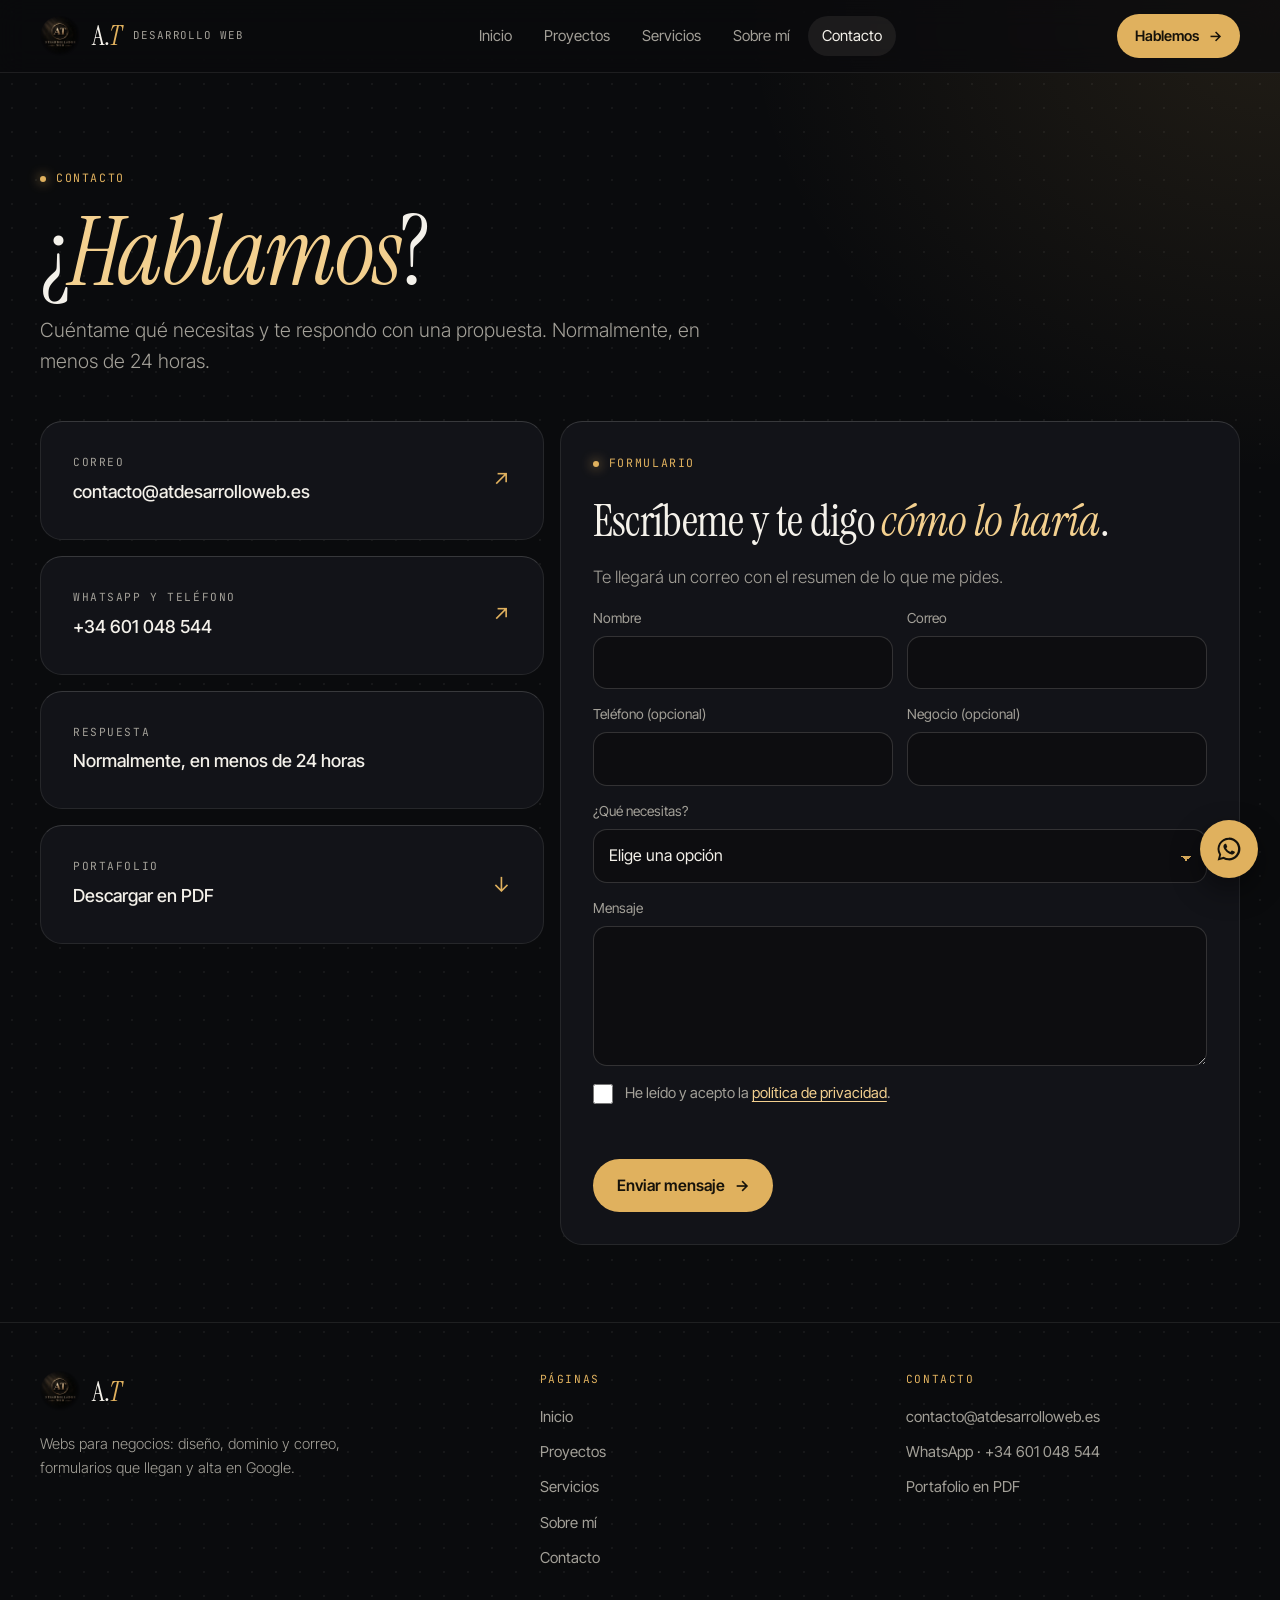
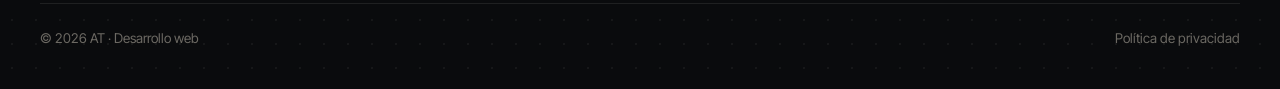
==== commit e7f5e107: "feat: rediseno completo de la web con el estilo del portafolio PDF Web estatica propia (sin WordPres" ====
--- a/contacto/index.html
+++ b/contacto/index.html
@@ -1,549 +1,138 @@
 <!doctype html>
-<html lang="es" class="no-js" itemtype="https://schema.org/WebPage" itemscope>
+<html lang="es" class="sin-js">
 <head>
-	<meta charset="UTF-8">
-	<meta name="viewport" content="width=device-width, initial-scale=1, minimum-scale=1">
-	<title>Contacto &#8211; AT · Desarrollo web</title>
+<meta charset="utf-8">
+<meta name="viewport" content="width=device-width, initial-scale=1">
+<title>Contacto – AT · Desarrollo web</title>
+<meta name="description" content="Cuéntame qué necesitas y te respondo con una propuesta. Correo, WhatsApp y formulario.">
+<link rel="canonical" href="https://www.atdesarrolloweb.es/contacto/">
+<meta name="theme-color" content="#0a0b0d">
 <meta property="og:type" content="website">
 <meta property="og:site_name" content="AT · Desarrollo web">
-<meta property="og:title" content="Contacto &#8211; AT · Desarrollo web">
-<meta property="og:description" content="Webs para negocios locales: diseño, dominio y correo, formularios que llegan y alta en Google.">
+<meta property="og:locale" content="es_ES">
+<meta property="og:title" content="Contacto – AT · Desarrollo web">
+<meta property="og:description" content="Cuéntame qué necesitas y te respondo con una propuesta. Correo, WhatsApp y formulario.">
 <meta property="og:url" content="https://www.atdesarrolloweb.es/contacto/">
 <meta property="og:image" content="https://www.atdesarrolloweb.es/img/og.png">
 <meta property="og:image:width" content="1200">
 <meta property="og:image:height" content="630">
 <meta name="twitter:card" content="summary_large_image">
-<meta name='robots' content='max-image-preview:large' />
-<script>document.documentElement.classList.remove( 'no-js' );</script>
-			<style id="wp-img-auto-sizes-contain-inline-css">
-img:is([sizes=auto i],[sizes^="auto," i]){contain-intrinsic-size:3000px 1500px}
-/*# sourceURL=wp-img-auto-sizes-contain-inline-css */
-</style>
-<style id="wp-block-library-inline-css">
-:root{--wp-block-synced-color:#7a00df;--wp-block-synced-color--rgb:122,0,223;--wp-bound-block-color:var(--wp-block-synced-color);--wp-editor-canvas-background:#ddd;--wp-admin-theme-color:#007cba;--wp-admin-theme-color--rgb:0,124,186;--wp-admin-theme-color-darker-10:#006ba1;--wp-admin-theme-color-darker-10--rgb:0,107,160.5;--wp-admin-theme-color-darker-20:#005a87;--wp-admin-theme-color-darker-20--rgb:0,90,135;--wp-admin-border-width-focus:2px}@media (min-resolution:192dpi){:root{--wp-admin-border-width-focus:1.5px}}.wp-element-button{cursor:pointer}:root .has-very-light-gray-background-color{background-color:#eee}:root .has-very-dark-gray-background-color{background-color:#313131}:root .has-very-light-gray-color{color:#eee}:root .has-very-dark-gray-color{color:#313131}:root .has-vivid-green-cyan-to-vivid-cyan-blue-gradient-background{background:linear-gradient(135deg,#00d084,#0693e3)}:root .has-purple-crush-gradient-background{background:linear-gradient(135deg,#34e2e4,#4721fb 50%,#ab1dfe)}:root .has-hazy-dawn-gradient-background{background:linear-gradient(135deg,#faaca8,#dad0ec)}:root .has-subdued-olive-gradient-background{background:linear-gradient(135deg,#fafae1,#67a671)}:root .has-atomic-cream-gradient-background{background:linear-gradient(135deg,#fdd79a,#004a59)}:root .has-nightshade-gradient-background{background:linear-gradient(135deg,#330968,#31cdcf)}:root .has-midnight-gradient-background{background:linear-gradient(135deg,#020381,#2874fc)}:root{--wp--preset--font-size--normal:16px;--wp--preset--font-size--huge:42px}.has-regular-font-size{font-size:1em}.has-larger-font-size{font-size:2.625em}.has-normal-font-size{font-size:var(--wp--preset--font-size--normal)}.has-huge-font-size{font-size:var(--wp--preset--font-size--huge)}:root .has-text-align-center{text-align:center}:root .has-text-align-left{text-align:left}:root .has-text-align-right{text-align:right}.has-fit-text{white-space:nowrap!important}#end-resizable-editor-section{display:none}.aligncenter{clear:both}.items-justified-left{justify-content:flex-start}.items-justified-center{justify-content:center}.items-justified-right{justify-content:flex-end}.items-justified-space-between{justify-content:space-between}.screen-reader-text{word-wrap:normal!important;border:0;clip-path:inset(50%);height:1px;margin:-1px;overflow:hidden;padding:0;position:absolute;width:1px;word-break:normal!important}.screen-reader-text:focus{background-color:#ddd;clip-path:none;color:#444;display:block;font-size:1em;height:auto;left:5px;line-height:normal;padding:15px 23px 14px;text-decoration:none;top:5px;width:auto;z-index:100000}html :where(.has-border-color){border-style:solid}html :where([style^=border-color],[style*=";border-color"],[style*="; border-color"]){border-style:solid}html :where([style^=border-top-color],[style*=";border-top-color"],[style*="; border-top-color"]){border-top-style:solid}html :where([style^=border-right-color],[style*=";border-right-color"],[style*="; border-right-color"]){border-right-style:solid}html :where([style^=border-bottom-color],[style*=";border-bottom-color"],[style*="; border-bottom-color"]){border-bottom-style:solid}html :where([style^=border-left-color],[style*=";border-left-color"],[style*="; border-left-color"]){border-left-style:solid}html :where([style^=border-width],[style*=";border-width"],[style*="; border-width"]){border-style:solid}html :where([style^=border-top-width],[style*=";border-top-width"],[style*="; border-top-width"]){border-top-style:solid}html :where([style^=border-right-width],[style*=";border-right-width"],[style*="; border-right-width"]){border-right-style:solid}html :where([style^=border-bottom-width],[style*=";border-bottom-width"],[style*="; border-bottom-width"]){border-bottom-style:solid}html :where([style^=border-left-width],[style*=";border-left-width"],[style*="; border-left-width"]){border-left-style:solid}html :where(img[class*=wp-image-]){height:auto;max-width:100%}:where(figure){margin:0 0 1em}html :where(.is-position-sticky){--wp-admin--admin-bar--position-offset:var(--wp-admin--admin-bar--height,0px)}@media screen and (max-width:600px){html :where(.is-position-sticky){--wp-admin--admin-bar--position-offset:0px}}
-
-/*# sourceURL=/wp-includes/css/dist/block-library/common.min.css */
-</style>
-<style id="classic-theme-styles-inline-css">
-/*! This file is auto-generated */
-.wp-block-button__link{color:#fff;background-color:#32373c;border-radius:9999px;box-shadow:none;text-decoration:none;padding:calc(.667em + 2px) calc(1.333em + 2px);font-size:1.125em}.wp-block-file__button{background:#32373c;color:#fff;text-decoration:none}
-/*# sourceURL=/wp-includes/css/classic-themes.min.css */
-</style>
-
-<style id="global-styles-inline-css">
-:root{--wp--preset--aspect-ratio--square: 1;--wp--preset--aspect-ratio--4-3: 4/3;--wp--preset--aspect-ratio--3-4: 3/4;--wp--preset--aspect-ratio--3-2: 3/2;--wp--preset--aspect-ratio--2-3: 2/3;--wp--preset--aspect-ratio--16-9: 16/9;--wp--preset--aspect-ratio--9-16: 9/16;--wp--preset--color--black: #000000;--wp--preset--color--cyan-bluish-gray: #abb8c3;--wp--preset--color--white: #ffffff;--wp--preset--color--pale-pink: #f78da7;--wp--preset--color--vivid-red: #cf2e2e;--wp--preset--color--luminous-vivid-orange: #ff6900;--wp--preset--color--luminous-vivid-amber: #fcb900;--wp--preset--color--light-green-cyan: #7bdcb5;--wp--preset--color--vivid-green-cyan: #00d084;--wp--preset--color--pale-cyan-blue: #8ed1fc;--wp--preset--color--vivid-cyan-blue: #0693e3;--wp--preset--color--vivid-purple: #9b51e0;--wp--preset--color--theme-palette-1: var(--global-palette1);--wp--preset--color--theme-palette-2: var(--global-palette2);--wp--preset--color--theme-palette-3: var(--global-palette3);--wp--preset--color--theme-palette-4: var(--global-palette4);--wp--preset--color--theme-palette-5: var(--global-palette5);--wp--preset--color--theme-palette-6: var(--global-palette6);--wp--preset--color--theme-palette-7: var(--global-palette7);--wp--preset--color--theme-palette-8: var(--global-palette8);--wp--preset--color--theme-palette-9: var(--global-palette9);--wp--preset--color--theme-palette-10: var(--global-palette10);--wp--preset--color--theme-palette-11: var(--global-palette11);--wp--preset--color--theme-palette-12: var(--global-palette12);--wp--preset--color--theme-palette-13: var(--global-palette13);--wp--preset--color--theme-palette-14: var(--global-palette14);--wp--preset--color--theme-palette-15: var(--global-palette15);--wp--preset--gradient--vivid-cyan-blue-to-vivid-purple: linear-gradient(135deg,rgb(6,147,227) 0%,rgb(155,81,224) 100%);--wp--preset--gradient--light-green-cyan-to-vivid-green-cyan: linear-gradient(135deg,rgb(122,220,180) 0%,rgb(0,208,130) 100%);--wp--preset--gradient--luminous-vivid-amber-to-luminous-vivid-orange: linear-gradient(135deg,rgb(252,185,0) 0%,rgb(255,105,0) 100%);--wp--preset--gradient--luminous-vivid-orange-to-vivid-red: linear-gradient(135deg,rgb(255,105,0) 0%,rgb(207,46,46) 100%);--wp--preset--gradient--very-light-gray-to-cyan-bluish-gray: linear-gradient(135deg,rgb(238,238,238) 0%,rgb(169,184,195) 100%);--wp--preset--gradient--cool-to-warm-spectrum: linear-gradient(135deg,rgb(74,234,220) 0%,rgb(151,120,209) 20%,rgb(207,42,186) 40%,rgb(238,44,130) 60%,rgb(251,105,98) 80%,rgb(254,248,76) 100%);--wp--preset--gradient--blush-light-purple: linear-gradient(135deg,rgb(255,206,236) 0%,rgb(152,150,240) 100%);--wp--preset--gradient--blush-bordeaux: linear-gradient(135deg,rgb(254,205,165) 0%,rgb(254,45,45) 50%,rgb(107,0,62) 100%);--wp--preset--gradient--luminous-dusk: linear-gradient(135deg,rgb(255,203,112) 0%,rgb(199,81,192) 50%,rgb(65,88,208) 100%);--wp--preset--gradient--pale-ocean: linear-gradient(135deg,rgb(255,245,203) 0%,rgb(182,227,212) 50%,rgb(51,167,181) 100%);--wp--preset--gradient--electric-grass: linear-gradient(135deg,rgb(202,248,128) 0%,rgb(113,206,126) 100%);--wp--preset--gradient--midnight: linear-gradient(135deg,rgb(2,3,129) 0%,rgb(40,116,252) 100%);--wp--preset--font-size--small: var(--global-font-size-small);--wp--preset--font-size--medium: var(--global-font-size-medium);--wp--preset--font-size--large: var(--global-font-size-large);--wp--preset--font-size--x-large: 42px;--wp--preset--font-size--larger: var(--global-font-size-larger);--wp--preset--font-size--xxlarge: var(--global-font-size-xxlarge);--wp--preset--spacing--20: 0.44rem;--wp--preset--spacing--30: 0.67rem;--wp--preset--spacing--40: 1rem;--wp--preset--spacing--50: 1.5rem;--wp--preset--spacing--60: 2.25rem;--wp--preset--spacing--70: 3.38rem;--wp--preset--spacing--80: 5.06rem;--wp--preset--shadow--natural: 6px 6px 9px rgba(0, 0, 0, 0.2);--wp--preset--shadow--deep: 12px 12px 50px rgba(0, 0, 0, 0.4);--wp--preset--shadow--sharp: 6px 6px 0px rgba(0, 0, 0, 0.2);--wp--preset--shadow--outlined: 6px 6px 0px -3px rgb(255, 255, 255), 6px 6px rgb(0, 0, 0);--wp--preset--shadow--crisp: 6px 6px 0px rgb(0, 0, 0);}.wp-block-button{--wp--preset--dimension--25: 25%;--wp--preset--dimension--50: 50%;--wp--preset--dimension--75: 75%;--wp--preset--dimension--100: 100%;}:root { --wp--style--global--content-size: var(--global-calc-content-width);--wp--style--global--wide-size: var(--global-calc-wide-content-width); }:where(body) { margin: 0; }:where(.is-layout-flex){gap: 0.5em;}:where(.is-layout-grid){gap: 0.5em;}body .is-layout-flex{display: flex;}.is-layout-flex{flex-wrap: wrap;align-items: center;}.is-layout-flex > :is(*, div){margin: 0;}body .is-layout-grid{display: grid;}.is-layout-grid > :is(*, div){margin: 0;}body{padding-top: 0px;padding-right: 0px;padding-bottom: 0px;padding-left: 0px;}:root :where(.wp-element-button, .wp-block-button__link){font-style: inherit;font-weight: inherit;letter-spacing: inherit;text-transform: inherit;}.has-black-color{color: var(--wp--preset--color--black) !important;}.has-cyan-bluish-gray-color{color: var(--wp--preset--color--cyan-bluish-gray) !important;}.has-white-color{color: var(--wp--preset--color--white) !important;}.has-pale-pink-color{color: var(--wp--preset--color--pale-pink) !important;}.has-vivid-red-color{color: var(--wp--preset--color--vivid-red) !important;}.has-luminous-vivid-orange-color{color: var(--wp--preset--color--luminous-vivid-orange) !important;}.has-luminous-vivid-amber-color{color: var(--wp--preset--color--luminous-vivid-amber) !important;}.has-light-green-cyan-color{color: var(--wp--preset--color--light-green-cyan) !important;}.has-vivid-green-cyan-color{color: var(--wp--preset--color--vivid-green-cyan) !important;}.has-pale-cyan-blue-color{color: var(--wp--preset--color--pale-cyan-blue) !important;}.has-vivid-cyan-blue-color{color: var(--wp--preset--color--vivid-cyan-blue) !important;}.has-vivid-purple-color{color: var(--wp--preset--color--vivid-purple) !important;}.has-theme-palette-1-color{color: var(--wp--preset--color--theme-palette-1) !important;}.has-theme-palette-2-color{color: var(--wp--preset--color--theme-palette-2) !important;}.has-theme-palette-3-color{color: var(--wp--preset--color--theme-palette-3) !important;}.has-theme-palette-4-color{color: var(--wp--preset--color--theme-palette-4) !important;}.has-theme-palette-5-color{color: var(--wp--preset--color--theme-palette-5) !important;}.has-theme-palette-6-color{color: var(--wp--preset--color--theme-palette-6) !important;}.has-theme-palette-7-color{color: var(--wp--preset--color--theme-palette-7) !important;}.has-theme-palette-8-color{color: var(--wp--preset--color--theme-palette-8) !important;}.has-theme-palette-9-color{color: var(--wp--preset--color--theme-palette-9) !important;}.has-theme-palette-10-color{color: var(--wp--preset--color--theme-palette-10) !important;}.has-theme-palette-11-color{color: var(--wp--preset--color--theme-palette-11) !important;}.has-theme-palette-12-color{color: var(--wp--preset--color--theme-palette-12) !important;}.has-theme-palette-13-color{color: var(--wp--preset--color--theme-palette-13) !important;}.has-theme-palette-14-color{color: var(--wp--preset--color--theme-palette-14) !important;}.has-theme-palette-15-color{color: var(--wp--preset--color--theme-palette-15) !important;}.has-black-background-color{background-color: var(--wp--preset--color--black) !important;}.has-cyan-bluish-gray-background-color{background-color: var(--wp--preset--color--cyan-bluish-gray) !important;}.has-white-background-color{background-color: var(--wp--preset--color--white) !important;}.has-pale-pink-background-color{background-color: var(--wp--preset--color--pale-pink) !important;}.has-vivid-red-background-color{background-color: var(--wp--preset--color--vivid-red) !important;}.has-luminous-vivid-orange-background-color{background-color: var(--wp--preset--color--luminous-vivid-orange) !important;}.has-luminous-vivid-amber-background-color{background-color: var(--wp--preset--color--luminous-vivid-amber) !important;}.has-light-green-cyan-background-color{background-color: var(--wp--preset--color--light-green-cyan) !important;}.has-vivid-green-cyan-background-color{background-color: var(--wp--preset--color--vivid-green-cyan) !important;}.has-pale-cyan-blue-background-color{background-color: var(--wp--preset--color--pale-cyan-blue) !important;}.has-vivid-cyan-blue-background-color{background-color: var(--wp--preset--color--vivid-cyan-blue) !important;}.has-vivid-purple-background-color{background-color: var(--wp--preset--color--vivid-purple) !important;}.has-theme-palette-1-background-color{background-color: var(--wp--preset--color--theme-palette-1) !important;}.has-theme-palette-2-background-color{background-color: var(--wp--preset--color--theme-palette-2) !important;}.has-theme-palette-3-background-color{background-color: var(--wp--preset--color--theme-palette-3) !important;}.has-theme-palette-4-background-color{background-color: var(--wp--preset--color--theme-palette-4) !important;}.has-theme-palette-5-background-color{background-color: var(--wp--preset--color--theme-palette-5) !important;}.has-theme-palette-6-background-color{background-color: var(--wp--preset--color--theme-palette-6) !important;}.has-theme-palette-7-background-color{background-color: var(--wp--preset--color--theme-palette-7) !important;}.has-theme-palette-8-background-color{background-color: var(--wp--preset--color--theme-palette-8) !important;}.has-theme-palette-9-background-color{background-color: var(--wp--preset--color--theme-palette-9) !important;}.has-theme-palette-10-background-color{background-color: var(--wp--preset--color--theme-palette-10) !important;}.has-theme-palette-11-background-color{background-color: var(--wp--preset--color--theme-palette-11) !important;}.has-theme-palette-12-background-color{background-color: var(--wp--preset--color--theme-palette-12) !important;}.has-theme-palette-13-background-color{background-color: var(--wp--preset--color--theme-palette-13) !important;}.has-theme-palette-14-background-color{background-color: var(--wp--preset--color--theme-palette-14) !important;}.has-theme-palette-15-background-color{background-color: var(--wp--preset--color--theme-palette-15) !important;}.has-black-border-color{border-color: var(--wp--preset--color--black) !important;}.has-cyan-bluish-gray-border-color{border-color: var(--wp--preset--color--cyan-bluish-gray) !important;}.has-white-border-color{border-color: var(--wp--preset--color--white) !important;}.has-pale-pink-border-color{border-color: var(--wp--preset--color--pale-pink) !important;}.has-vivid-red-border-color{border-color: var(--wp--preset--color--vivid-red) !important;}.has-luminous-vivid-orange-border-color{border-color: var(--wp--preset--color--luminous-vivid-orange) !important;}.has-luminous-vivid-amber-border-color{border-color: var(--wp--preset--color--luminous-vivid-amber) !important;}.has-light-green-cyan-border-color{border-color: var(--wp--preset--color--light-green-cyan) !important;}.has-vivid-green-cyan-border-color{border-color: var(--wp--preset--color--vivid-green-cyan) !important;}.has-pale-cyan-blue-border-color{border-color: var(--wp--preset--color--pale-cyan-blue) !important;}.has-vivid-cyan-blue-border-color{border-color: var(--wp--preset--color--vivid-cyan-blue) !important;}.has-vivid-purple-border-color{border-color: var(--wp--preset--color--vivid-purple) !important;}.has-theme-palette-1-border-color{border-color: var(--wp--preset--color--theme-palette-1) !important;}.has-theme-palette-2-border-color{border-color: var(--wp--preset--color--theme-palette-2) !important;}.has-theme-palette-3-border-color{border-color: var(--wp--preset--color--theme-palette-3) !important;}.has-theme-palette-4-border-color{border-color: var(--wp--preset--color--theme-palette-4) !important;}.has-theme-palette-5-border-color{border-color: var(--wp--preset--color--theme-palette-5) !important;}.has-theme-palette-6-border-color{border-color: var(--wp--preset--color--theme-palette-6) !important;}.has-theme-palette-7-border-color{border-color: var(--wp--preset--color--theme-palette-7) !important;}.has-theme-palette-8-border-color{border-color: var(--wp--preset--color--theme-palette-8) !important;}.has-theme-palette-9-border-color{border-color: var(--wp--preset--color--theme-palette-9) !important;}.has-theme-palette-10-border-color{border-color: var(--wp--preset--color--theme-palette-10) !important;}.has-theme-palette-11-border-color{border-color: var(--wp--preset--color--theme-palette-11) !important;}.has-theme-palette-12-border-color{border-color: var(--wp--preset--color--theme-palette-12) !important;}.has-theme-palette-13-border-color{border-color: var(--wp--preset--color--theme-palette-13) !important;}.has-theme-palette-14-border-color{border-color: var(--wp--preset--color--theme-palette-14) !important;}.has-theme-palette-15-border-color{border-color: var(--wp--preset--color--theme-palette-15) !important;}.has-vivid-cyan-blue-to-vivid-purple-gradient-background{background: var(--wp--preset--gradient--vivid-cyan-blue-to-vivid-purple) !important;}.has-light-green-cyan-to-vivid-green-cyan-gradient-background{background: var(--wp--preset--gradient--light-green-cyan-to-vivid-green-cyan) !important;}.has-luminous-vivid-amber-to-luminous-vivid-orange-gradient-background{background: var(--wp--preset--gradient--luminous-vivid-amber-to-luminous-vivid-orange) !important;}.has-luminous-vivid-orange-to-vivid-red-gradient-background{background: var(--wp--preset--gradient--luminous-vivid-orange-to-vivid-red) !important;}.has-very-light-gray-to-cyan-bluish-gray-gradient-background{background: var(--wp--preset--gradient--very-light-gray-to-cyan-bluish-gray) !important;}.has-cool-to-warm-spectrum-gradient-background{background: var(--wp--preset--gradient--cool-to-warm-spectrum) !important;}.has-blush-light-purple-gradient-background{background: var(--wp--preset--gradient--blush-light-purple) !important;}.has-blush-bordeaux-gradient-background{background: var(--wp--preset--gradient--blush-bordeaux) !important;}.has-luminous-dusk-gradient-background{background: var(--wp--preset--gradient--luminous-dusk) !important;}.has-pale-ocean-gradient-background{background: var(--wp--preset--gradient--pale-ocean) !important;}.has-electric-grass-gradient-background{background: var(--wp--preset--gradient--electric-grass) !important;}.has-midnight-gradient-background{background: var(--wp--preset--gradient--midnight) !important;}.has-small-font-size{font-size: var(--wp--preset--font-size--small) !important;}.has-medium-font-size{font-size: var(--wp--preset--font-size--medium) !important;}.has-large-font-size{font-size: var(--wp--preset--font-size--large) !important;}.has-x-large-font-size{font-size: var(--wp--preset--font-size--x-large) !important;}.has-larger-font-size{font-size: var(--wp--preset--font-size--larger) !important;}.has-xxlarge-font-size{font-size: var(--wp--preset--font-size--xxlarge) !important;}
-/*# sourceURL=global-styles-inline-css */
-</style>
-
-<style id="wpforms-modern-full-inline-css">
-:root {
-				--wpforms-field-border-radius: 3px;
---wpforms-field-border-style: solid;
---wpforms-field-border-size: 1px;
---wpforms-field-background-color: #ffffff;
---wpforms-field-border-color: rgba( 0, 0, 0, 0.25 );
---wpforms-field-border-color-spare: rgba( 0, 0, 0, 0.25 );
---wpforms-field-text-color: rgba( 0, 0, 0, 0.7 );
---wpforms-field-menu-color: #ffffff;
---wpforms-label-color: rgba( 0, 0, 0, 0.85 );
---wpforms-label-sublabel-color: rgba( 0, 0, 0, 0.55 );
---wpforms-label-error-color: #d63637;
---wpforms-button-border-radius: 3px;
---wpforms-button-border-style: none;
---wpforms-button-border-size: 1px;
---wpforms-button-background-color: #066aab;
---wpforms-button-border-color: #066aab;
---wpforms-button-text-color: #ffffff;
---wpforms-page-break-color: #066aab;
---wpforms-background-image: none;
---wpforms-background-position: center center;
---wpforms-background-repeat: no-repeat;
---wpforms-background-size: cover;
---wpforms-background-width: 100px;
---wpforms-background-height: 100px;
---wpforms-background-color: rgba( 0, 0, 0, 0 );
---wpforms-background-url: none;
---wpforms-container-padding: 0px;
---wpforms-container-border-style: none;
---wpforms-container-border-width: 1px;
---wpforms-container-border-color: #000000;
---wpforms-container-border-radius: 3px;
---wpforms-field-size-input-height: 43px;
---wpforms-field-size-input-spacing: 15px;
---wpforms-field-size-font-size: 16px;
---wpforms-field-size-line-height: 19px;
---wpforms-field-size-padding-h: 14px;
---wpforms-field-size-checkbox-size: 16px;
---wpforms-field-size-sublabel-spacing: 5px;
---wpforms-field-size-icon-size: 1;
---wpforms-label-size-font-size: 16px;
---wpforms-label-size-line-height: 19px;
---wpforms-label-size-sublabel-font-size: 14px;
---wpforms-label-size-sublabel-line-height: 17px;
---wpforms-button-size-font-size: 17px;
---wpforms-button-size-height: 41px;
---wpforms-button-size-padding-h: 15px;
---wpforms-button-size-margin-top: 10px;
---wpforms-container-shadow-size-box-shadow: none;
-			}
-/*# sourceURL=wpforms-modern-full-inline-css */
-</style>
-<link rel='stylesheet' id='kadence-global-css' href='/wp-content/themes/kadence/assets/css/global.min.css?ver=1.5.2' media='all' />
-<style id="kadence-global-inline-css">
-/* Kadence Base CSS */
-:root{--global-palette1:#2B6CB0;--global-palette2:#215387;--global-palette3:#1A202C;--global-palette4:#2D3748;--global-palette5:#4A5568;--global-palette6:#718096;--global-palette7:#EDF2F7;--global-palette8:#F7FAFC;--global-palette9:#ffffff;--global-palette10:oklch(from var(--global-palette1) calc(l + 0.10 * (1 - l)) calc(c * 1.00) calc(h + 180) / 100%);--global-palette11:#13612e;--global-palette12:#1159af;--global-palette13:#b82105;--global-palette14:#f7630c;--global-palette15:#f5a524;--global-palette9rgb:255, 255, 255;--global-palette-highlight:var(--global-palette1);--global-palette-highlight-alt:var(--global-palette2);--global-palette-highlight-alt2:var(--global-palette9);--global-palette-btn-bg:var(--global-palette1);--global-palette-btn-bg-hover:var(--global-palette2);--global-palette-btn:var(--global-palette9);--global-palette-btn-hover:var(--global-palette9);--global-palette-btn-sec-bg:var(--global-palette7);--global-palette-btn-sec-bg-hover:var(--global-palette2);--global-palette-btn-sec:var(--global-palette3);--global-palette-btn-sec-hover:var(--global-palette9);--global-body-font-family:-apple-system,BlinkMacSystemFont,"Segoe UI",Roboto,Oxygen-Sans,Ubuntu,Cantarell,"Helvetica Neue",sans-serif, "Apple Color Emoji", "Segoe UI Emoji", "Segoe UI Symbol";--global-heading-font-family:inherit;--global-primary-nav-font-family:inherit;--global-fallback-font:sans-serif;--global-display-fallback-font:sans-serif;--global-content-width:1290px;--global-content-wide-width:calc(1290px + 230px);--global-content-narrow-width:842px;--global-content-edge-padding:1.5rem;--global-content-boxed-padding:2rem;--global-calc-content-width:calc(1290px - var(--global-content-edge-padding) - var(--global-content-edge-padding) );--wp--style--global--content-size:var(--global-calc-content-width);}.wp-site-blocks{--global-vw:calc( 100vw - ( 0.5 * var(--scrollbar-offset)));}body{background:var(--global-palette8);}body, input, select, optgroup, textarea{font-weight:400;font-size:17px;line-height:1.6;font-family:var(--global-body-font-family);color:var(--global-palette4);}.content-bg, body.content-style-unboxed .site{background:var(--global-palette9);}h1,h2,h3,h4,h5,h6{font-family:var(--global-heading-font-family);}h1{font-weight:700;font-size:32px;line-height:1.5;color:var(--global-palette3);}h2{font-weight:700;font-size:28px;line-height:1.5;color:var(--global-palette3);}h3{font-weight:700;font-size:24px;line-height:1.5;color:var(--global-palette3);}h4{font-weight:700;font-size:22px;line-height:1.5;color:var(--global-palette4);}h5{font-weight:700;font-size:20px;line-height:1.5;color:var(--global-palette4);}h6{font-weight:700;font-size:18px;line-height:1.5;color:var(--global-palette5);}.entry-hero .kadence-breadcrumbs{max-width:1290px;}.site-container, .site-header-row-layout-contained, .site-footer-row-layout-contained, .entry-hero-layout-contained, .comments-area, .alignfull > .wp-block-cover__inner-container, .alignwide > .wp-block-cover__inner-container{max-width:var(--global-content-width);}.content-width-narrow .content-container.site-container, .content-width-narrow .hero-container.site-container{max-width:var(--global-content-narrow-width);}@media all and (min-width: 1520px){.wp-site-blocks .content-container  .alignwide{margin-left:-115px;margin-right:-115px;width:unset;max-width:unset;}}@media all and (min-width: 1102px){.content-width-narrow .wp-site-blocks .content-container .alignwide{margin-left:-130px;margin-right:-130px;width:unset;max-width:unset;}}.content-style-boxed .wp-site-blocks .entry-content .alignwide{margin-left:calc( -1 * var( --global-content-boxed-padding ) );margin-right:calc( -1 * var( --global-content-boxed-padding ) );}.content-area{margin-top:5rem;margin-bottom:5rem;}@media all and (max-width: 1024px){.content-area{margin-top:3rem;margin-bottom:3rem;}}@media all and (max-width: 767px){.content-area{margin-top:2rem;margin-bottom:2rem;}}@media all and (max-width: 1024px){:root{--global-content-boxed-padding:2rem;}}@media all and (max-width: 767px){:root{--global-content-boxed-padding:1.5rem;}}.entry-content-wrap{padding:2rem;}@media all and (max-width: 1024px){.entry-content-wrap{padding:2rem;}}@media all and (max-width: 767px){.entry-content-wrap{padding:1.5rem;}}.entry.single-entry{box-shadow:0px 15px 15px -10px rgba(0,0,0,0.05);}.entry.loop-entry{box-shadow:0px 15px 15px -10px rgba(0,0,0,0.05);}.loop-entry .entry-content-wrap{padding:2rem;}@media all and (max-width: 1024px){.loop-entry .entry-content-wrap{padding:2rem;}}@media all and (max-width: 767px){.loop-entry .entry-content-wrap{padding:1.5rem;}}button, .button, .wp-block-button__link, input[type="button"], input[type="reset"], input[type="submit"], .fl-button, .elementor-button-wrapper .elementor-button, .wc-block-components-checkout-place-order-button, .wc-block-cart__submit{box-shadow:0px 0px 0px -7px rgba(0,0,0,0);}button:hover, button:focus, button:active, .button:hover, .button:focus, .button:active, .wp-block-button__link:hover, .wp-block-button__link:focus, .wp-block-button__link:active, input[type="button"]:hover, input[type="button"]:focus, input[type="button"]:active, input[type="reset"]:hover, input[type="reset"]:focus, input[type="reset"]:active, input[type="submit"]:hover, input[type="submit"]:focus, input[type="submit"]:active, .elementor-button-wrapper .elementor-button:hover, .elementor-button-wrapper .elementor-button:focus, .elementor-button-wrapper .elementor-button:active, .wc-block-cart__submit:hover{box-shadow:0px 15px 25px -7px rgba(0,0,0,0.1);}.kb-button.kb-btn-global-outline.kb-btn-global-inherit{padding-top:calc(px - 2px);padding-right:calc(px - 2px);padding-bottom:calc(px - 2px);padding-left:calc(px - 2px);}@media all and (min-width: 1025px){.transparent-header .entry-hero .entry-hero-container-inner{padding-top:80px;}}@media all and (max-width: 1024px){.mobile-transparent-header .entry-hero .entry-hero-container-inner{padding-top:80px;}}@media all and (max-width: 767px){.mobile-transparent-header .entry-hero .entry-hero-container-inner{padding-top:80px;}}.entry-hero.page-hero-section .entry-header{min-height:200px;}
-/* Kadence Header CSS */
-@media all and (max-width: 1024px){.mobile-transparent-header #masthead{position:absolute;left:0px;right:0px;z-index:100;}.kadence-scrollbar-fixer.mobile-transparent-header #masthead{right:var(--scrollbar-offset,0);}.mobile-transparent-header #masthead, .mobile-transparent-header .site-top-header-wrap .site-header-row-container-inner, .mobile-transparent-header .site-main-header-wrap .site-header-row-container-inner, .mobile-transparent-header .site-bottom-header-wrap .site-header-row-container-inner{background:transparent;}.site-header-row-tablet-layout-fullwidth, .site-header-row-tablet-layout-standard{padding:0px;}}@media all and (min-width: 1025px){.transparent-header #masthead{position:absolute;left:0px;right:0px;z-index:100;}.transparent-header.kadence-scrollbar-fixer #masthead{right:var(--scrollbar-offset,0);}.transparent-header #masthead, .transparent-header .site-top-header-wrap .site-header-row-container-inner, .transparent-header .site-main-header-wrap .site-header-row-container-inner, .transparent-header .site-bottom-header-wrap .site-header-row-container-inner{background:transparent;}}.site-branding{padding:0px 0px 0px 0px;}.site-branding .site-title{font-weight:700;font-size:26px;line-height:1.2;color:var(--global-palette3);}#masthead, #masthead .kadence-sticky-header.item-is-fixed:not(.item-at-start):not(.site-header-row-container):not(.site-main-header-wrap), #masthead .kadence-sticky-header.item-is-fixed:not(.item-at-start) > .site-header-row-container-inner{background:#ffffff;}.site-main-header-inner-wrap{min-height:80px;}.header-navigation[class*="header-navigation-style-underline"] .header-menu-container.primary-menu-container>ul>li>a:after{width:calc( 100% - 1.2em);}.main-navigation .primary-menu-container > ul > li.menu-item > a{padding-left:calc(1.2em / 2);padding-right:calc(1.2em / 2);padding-top:0.6em;padding-bottom:0.6em;color:var(--global-palette5);}.main-navigation .primary-menu-container > ul > li.menu-item .dropdown-nav-special-toggle{right:calc(1.2em / 2);}.main-navigation .primary-menu-container > ul > li.menu-item > a:hover{color:var(--global-palette-highlight);}.main-navigation .primary-menu-container > ul > li.menu-item.current-menu-item > a{color:var(--global-palette3);}.header-navigation .header-menu-container ul ul.sub-menu, .header-navigation .header-menu-container ul ul.submenu{background:var(--global-palette3);box-shadow:0px 2px 13px 0px rgba(0,0,0,0.1);}.header-navigation .header-menu-container ul ul li.menu-item, .header-menu-container ul.menu > li.kadence-menu-mega-enabled > ul > li.menu-item > a{border-bottom:1px solid rgba(255,255,255,0.1);border-radius:0px 0px 0px 0px;}.header-navigation .header-menu-container ul ul li.menu-item > a{width:200px;padding-top:1em;padding-bottom:1em;color:var(--global-palette8);font-size:12px;}.header-navigation .header-menu-container ul ul li.menu-item > a:hover{color:var(--global-palette9);background:var(--global-palette4);border-radius:0px 0px 0px 0px;}.header-navigation .header-menu-container ul ul li.menu-item.current-menu-item > a{color:var(--global-palette9);background:var(--global-palette4);border-radius:0px 0px 0px 0px;}.mobile-toggle-open-container .menu-toggle-open, .mobile-toggle-open-container .menu-toggle-open:focus{color:var(--global-palette5);padding:0.4em 0.6em 0.4em 0.6em;font-size:14px;}.mobile-toggle-open-container .menu-toggle-open.menu-toggle-style-bordered{border:1px solid currentColor;}.mobile-toggle-open-container .menu-toggle-open .menu-toggle-icon{font-size:20px;}.mobile-toggle-open-container .menu-toggle-open:hover, .mobile-toggle-open-container .menu-toggle-open:focus-visible{color:var(--global-palette-highlight);}.mobile-navigation ul li{font-size:14px;}.mobile-navigation ul li a{padding-top:1em;padding-bottom:1em;}.mobile-navigation ul li > a, .mobile-navigation ul li.menu-item-has-children > .drawer-nav-drop-wrap{color:var(--global-palette8);}.mobile-navigation ul li.current-menu-item > a, .mobile-navigation ul li.current-menu-item.menu-item-has-children > .drawer-nav-drop-wrap{color:var(--global-palette-highlight);}.mobile-navigation ul li.menu-item-has-children .drawer-nav-drop-wrap, .mobile-navigation ul li:not(.menu-item-has-children) a{border-bottom:1px solid rgba(255,255,255,0.1);}.mobile-navigation:not(.drawer-navigation-parent-toggle-true) ul li.menu-item-has-children .drawer-nav-drop-wrap button{border-left:1px solid rgba(255,255,255,0.1);}#mobile-drawer .drawer-header .drawer-toggle{padding:0.6em 0.15em 0.6em 0.15em;font-size:24px;}
-/* Kadence Footer CSS */
-.site-bottom-footer-inner-wrap{padding-top:30px;padding-bottom:30px;grid-column-gap:30px;}.site-bottom-footer-inner-wrap .widget{margin-bottom:30px;}.site-bottom-footer-inner-wrap .site-footer-section:not(:last-child):after{right:calc(-30px / 2);}
-/*# sourceURL=kadence-global-inline-css */
-</style>
-<link rel='stylesheet' id='kadence-header-css' href='/wp-content/themes/kadence/assets/css/header.min.css?ver=1.5.2' media='all' />
-<link rel='stylesheet' id='kadence-content-css' href='/wp-content/themes/kadence/assets/css/content.min.css?ver=1.5.2' media='all' />
-<link rel='stylesheet' id='kadence-footer-css' href='/wp-content/themes/kadence/assets/css/footer.min.css?ver=1.5.2' media='all' />
-<meta name="generator" content="WordPress 7.1.3" />
-<link rel="canonical" href="/contacto/" />
-<link rel='shortlink' href='/?p=19' />
-<link rel="icon" href="/wp-content/uploads/2026/10/icono-at-150x150.png" sizes="32x32" />
-<link rel="icon" href="/wp-content/uploads/2026/10/icono-at-300x300.png" sizes="192x192" />
-<link rel="apple-touch-icon" href="/wp-content/uploads/2026/10/icono-at-300x300.png" />
-<meta name="msapplication-TileImage" content="/wp-content/uploads/2026/10/icono-at-300x300.png" />
-<style id="wp-custom-css">
-@import url('https://fonts.googleapis.com/css2?family=Fraunces:ital,opsz,wght@0,9..144,300..700;1,9..144,300..700&family=Inter:wght@300;400;500;600&display=swap');
-
-:root{
-  --at-ink:#0d0e11; --at-ink2:#15171c; --at-ink3:#1d2027;
-  --at-cream:#f1ece3; --at-mute:#a39e95; --at-line:rgba(241,236,227,.10);
-  --at-gold:#d6a756; --at-gold2:#f0c987;
-  --at-serif:'Fraunces',Georgia,serif; --at-sans:'Inter',system-ui,sans-serif;
-}
-
-/* ---------- Base del sitio (Kadence) ---------- */
-body, .site, .content-bg, body.content-style-unboxed .site { background:var(--at-ink) !important; color:var(--at-cream); font-family:var(--at-sans); }
-#masthead, #masthead .site-header-row-container-inner, .site-main-header-wrap .site-header-row-container-inner { background:rgba(13,14,17,.82) !important; backdrop-filter:blur(14px); border-bottom:1px solid var(--at-line); }
-#masthead .site-title, #masthead .site-title a { font-family:var(--at-serif) !important; font-weight:500 !important; letter-spacing:-.01em; color:var(--at-cream) !important; }
-#masthead .header-navigation .menu > li > a { color:var(--at-mute) !important; font-family:var(--at-sans); font-size:14px; letter-spacing:.04em; }
-#masthead .header-navigation .menu > li > a:hover, #masthead .header-navigation .menu > li.current-menu-item > a { color:var(--at-cream) !important; }
-#masthead .menu-toggle-open, #masthead .menu-toggle-icon { color:var(--at-cream) !important; }
-#mobile-drawer .drawer-inner { background:var(--at-ink2) !important; }
-#mobile-drawer a { color:var(--at-cream) !important; }
-.site-footer, .site-footer .site-footer-row-container-inner, .site-bottom-footer-wrap .site-footer-row-container-inner { background:var(--at-ink) !important; border-top:1px solid var(--at-line); color:var(--at-mute) !important; }
-.site-footer a { color:var(--at-gold) !important; }
-.entry-content-wrap, .content-container.site-container, .entry.single-entry { padding:0 !important; }
-.wp-site-blocks, .content-area { margin:0 !important; }
-
-/* ---------- Componentes ---------- */
-.at { font-family:var(--at-sans); color:var(--at-cream); -webkit-font-smoothing:antialiased; }
-.at *{ box-sizing:border-box; }
-.at a{ color:inherit; text-decoration:none; }
-.at-wrap{ max-width:1180px; margin:0 auto; padding:0 28px; }
-.at-sec{ padding:120px 0; position:relative; }
-.at-kicker{ font-size:12px; letter-spacing:.28em; text-transform:uppercase; color:var(--at-gold); display:inline-flex; align-items:center; gap:12px; }
-.at-kicker::before{ content:''; width:28px; height:1px; background:var(--at-gold); }
-.at-h1{ font-family:var(--at-serif); font-weight:400; font-size:clamp(46px,8.5vw,128px); line-height:.95; letter-spacing:-.035em; margin:28px 0; }
-.at-h2{ font-family:var(--at-serif); font-weight:400; font-size:clamp(36px,5.5vw,76px); line-height:1; letter-spacing:-.03em; margin:18px 0 22px; }
-.at-h1 em, .at-h2 em{ font-style:italic; color:var(--at-gold2); font-weight:300; }
-.at-lead{ font-size:clamp(17px,1.6vw,20px); line-height:1.65; color:var(--at-mute); max-width:620px; font-weight:300; }
-.at-btns{ display:flex; flex-wrap:wrap; gap:14px; margin-top:38px; }
-.at-btn{ display:inline-flex; align-items:center; gap:10px; padding:16px 28px; border-radius:999px; font-size:15px; font-weight:500; transition:.35s cubic-bezier(.2,.7,.2,1); }
-.at-btn--gold{ background:var(--at-gold); color:#14110b !important; }
-.at-btn--gold:hover{ background:var(--at-gold2); transform:translateY(-2px); }
-.at-btn--line{ border:1px solid rgba(241,236,227,.25); }
-.at-btn--line:hover{ border-color:var(--at-cream); }
-.at-btn .at-arrow{ transition:transform .35s; }
-.at-btn:hover .at-arrow{ transform:translateX(4px); }
-
-/* Hero */
-.at-hero{ min-height:88vh; display:flex; align-items:center; overflow:hidden; padding:90px 0 80px; }
-.at-hero::before{ content:''; position:absolute; inset:-20%; background:
-  radial-gradient(40% 35% at 75% 30%, rgba(214,167,86,.20), transparent 70%),
-  radial-gradient(35% 30% at 20% 80%, rgba(90,110,160,.18), transparent 70%);
-  animation:at-flota 18s ease-in-out infinite alternate; pointer-events:none; }
-.at-hero::after{ content:''; position:absolute; inset:0; background-image:radial-gradient(rgba(241,236,227,.06) 1px, transparent 1px); background-size:26px 26px; mask-image:linear-gradient(to bottom, #000 30%, transparent); pointer-events:none; }
-@keyframes at-flota{ to{ transform:translate(-4%,3%) scale(1.08); } }
-.at-hero .at-wrap{ position:relative; z-index:2; width:100%; }
-.at-sello{ position:absolute; right:28px; top:-30px; width:170px; height:170px; animation:at-gira 22s linear infinite; }
-.at-sello text{ font-family:var(--at-sans); font-size:13.5px; letter-spacing:.32em; fill:var(--at-gold); text-transform:uppercase; }
-.at-sello .at-sello-c{ fill:none; }
-@keyframes at-gira{ to{ transform:rotate(360deg); } }
-.at-sello-centro{ position:absolute; right:93px; top:33px; width:44px; height:44px; border-radius:50%; background:var(--at-gold); display:grid; place-items:center; color:#14110b; font-size:20px; z-index:3; }
-
-/* Cinta de servicios */
-.at-cinta{ border-top:1px solid var(--at-line); border-bottom:1px solid var(--at-line); overflow:hidden; padding:26px 0; background:var(--at-ink2); }
-.at-cinta-track{ display:flex; width:max-content; animation:at-desliza 38s linear infinite; }
-.at-cinta span{ font-family:var(--at-serif); font-style:italic; font-size:clamp(24px,3vw,40px); font-weight:300; padding:0 34px; white-space:nowrap; color:var(--at-cream); }
-.at-cinta span::after{ content:'✦'; font-style:normal; color:var(--at-gold); font-size:.55em; margin-left:68px; vertical-align:middle; }
-@keyframes at-desliza{ to{ transform:translateX(-50%); } }
-
-/* Proyectos apilados */
-.at-cab{ display:flex; justify-content:space-between; align-items:flex-end; gap:30px; flex-wrap:wrap; margin-bottom:70px; }
-.at-pila{ position:relative; }
-.at-carta{ --c:var(--at-gold); position:sticky; top:calc(110px + var(--i) * 28px); margin-bottom:60px; border-radius:30px; background:linear-gradient(160deg, var(--at-ink3), var(--at-ink2) 60%); border:1px solid var(--at-line); padding:46px; display:grid; grid-template-columns:1fr 1.25fr; gap:50px; align-items:center; min-height:min(78vh,640px); box-shadow:0 -30px 80px rgba(0,0,0,.55); overflow:hidden; }
-.at-carta::before{ content:''; position:absolute; width:520px; height:520px; right:-160px; bottom:-220px; border-radius:50%; background:radial-gradient(circle, color-mix(in srgb, var(--c) 30%, transparent), transparent 65%); pointer-events:none; }
-.at-num{ font-family:var(--at-serif); font-size:clamp(70px,9vw,130px); line-height:.8; font-weight:300; color:transparent; -webkit-text-stroke:1px color-mix(in srgb, var(--c) 70%, transparent); }
-.at-carta h3{ font-family:var(--at-serif); font-weight:400; font-size:clamp(34px,4vw,54px); letter-spacing:-.025em; margin:20px 0 6px; line-height:1.02; color:var(--at-cream); }
-.at-sector{ font-size:12px; letter-spacing:.24em; text-transform:uppercase; color:var(--c); }
-.at-carta p{ color:var(--at-mute); line-height:1.7; font-weight:300; margin:18px 0 0; }
-.at-chips{ display:flex; flex-wrap:wrap; gap:8px; margin-top:22px; }
-.at-chips li{ list-style:none; border:1px solid var(--at-line); border-radius:999px; padding:6px 13px; font-size:12.5px; color:var(--at-cream); }
-.at-chips{ padding:0; }
-.at-ver{ display:inline-flex; gap:10px; align-items:center; margin-top:28px; font-size:15px; color:var(--at-cream); border-bottom:1px solid var(--c); padding-bottom:4px; }
-.at-ver:hover{ color:var(--c); }
-.at-marco{ position:relative; border-radius:16px; overflow:hidden; border:1px solid rgba(241,236,227,.14); background:#08090b; transform:perspective(1400px) rotateY(-7deg) rotateX(2deg); transition:transform .7s cubic-bezier(.2,.7,.2,1), box-shadow .7s; box-shadow:30px 40px 80px rgba(0,0,0,.55); }
-.at-carta:hover .at-marco{ transform:perspective(1400px) rotateY(0) rotateX(0) scale(1.02); }
-.at-marco-bar{ display:flex; align-items:center; gap:7px; padding:11px 14px; background:#121419; border-bottom:1px solid var(--at-line); }
-.at-marco-bar i{ width:9px; height:9px; border-radius:50%; background:#3a3d45; display:block; }
-.at-marco-bar span{ margin-left:12px; font-size:11.5px; color:var(--at-mute); background:#0b0c0f; padding:4px 12px; border-radius:6px; }
-.at-marco img{ display:block; width:100%; aspect-ratio:16/10; object-fit:cover; object-position:top; }
-.at-det{ margin-top:18px; padding:0; }
-.at-det li{ list-style:none; position:relative; padding-left:22px; margin:9px 0; color:var(--at-mute); font-weight:300; line-height:1.55; font-size:15px; }
-.at-det li::before{ content:''; position:absolute; left:0; top:.65em; width:10px; height:1px; background:var(--c); }
-.at-res{ margin-top:20px !important; color:var(--at-cream) !important; font-family:var(--at-serif); font-style:italic; font-size:19px; }
-
-/* Servicios en filas */
-.at-filas{ border-top:1px solid var(--at-line); }
-.at-fila{ display:grid; grid-template-columns:90px 1fr 1.2fr 40px; gap:30px; align-items:center; padding:34px 0; border-bottom:1px solid var(--at-line); position:relative; transition:padding .4s; }
-.at-fila::before{ content:''; position:absolute; left:0; bottom:-1px; height:1px; width:0; background:var(--at-gold); transition:width .6s cubic-bezier(.2,.7,.2,1); }
-.at-fila:hover::before{ width:100%; }
-.at-fila:hover{ padding-left:14px; }
-.at-fila b{ font-family:var(--at-serif); font-weight:300; font-style:italic; color:var(--at-gold); font-size:22px; }
-.at-fila h4{ font-family:var(--at-serif); font-weight:400; font-size:clamp(24px,2.6vw,34px); margin:0; color:var(--at-cream); letter-spacing:-.02em; }
-.at-fila p{ margin:0; color:var(--at-mute); font-weight:300; line-height:1.6; }
-.at-fila em{ font-style:normal; color:var(--at-mute); font-size:22px; transition:.4s; text-align:right; }
-.at-fila:hover em{ color:var(--at-gold); transform:rotate(-45deg); }
-
-/* Proceso */
-.at-pasos{ display:grid; grid-template-columns:repeat(4,1fr); gap:0; margin-top:60px; border-top:1px solid var(--at-line); }
-.at-paso{ padding:34px 28px 10px 0; position:relative; }
-.at-paso::before{ content:''; position:absolute; top:-5px; left:0; width:9px; height:9px; border-radius:50%; background:var(--at-gold); box-shadow:0 0 0 6px rgba(214,167,86,.15); }
-.at-paso b{ font-family:var(--at-serif); font-weight:300; font-size:54px; color:transparent; -webkit-text-stroke:1px rgba(241,236,227,.35); display:block; line-height:1; }
-.at-paso h4{ font-family:var(--at-serif); font-weight:400; font-size:24px; margin:16px 0 8px; color:var(--at-cream); }
-.at-paso p{ color:var(--at-mute); font-weight:300; line-height:1.6; margin:0; }
-
-/* Llamada final */
-.at-final{ text-align:center; padding:150px 0; overflow:hidden; }
-.at-final::before{ content:''; position:absolute; left:50%; top:50%; width:900px; height:900px; transform:translate(-50%,-50%); background:radial-gradient(circle, rgba(214,167,86,.16), transparent 60%); pointer-events:none; }
-.at-final .at-h2{ font-size:clamp(48px,9vw,140px); }
-.at-final .at-btns{ justify-content:center; }
-.at-correo{ display:inline-block; margin-top:26px; font-family:var(--at-serif); font-style:italic; font-size:clamp(20px,2.4vw,30px); color:var(--at-cream); border-bottom:1px solid var(--at-gold); }
-
-/* Sobre mí */
-.at-dos{ display:grid; grid-template-columns:1fr 1.3fr; gap:80px; align-items:start; }
-.at-cita{ font-family:var(--at-serif); font-weight:300; font-size:clamp(30px,3.6vw,48px); line-height:1.15; letter-spacing:-.02em; position:sticky; top:130px; }
-.at-cita em{ color:var(--at-gold2); }
-.at-texto p{ color:var(--at-mute); font-weight:300; line-height:1.8; font-size:18px; margin:0 0 24px; }
-.at-texto p strong{ color:var(--at-cream); font-weight:500; }
-.at-herr{ display:flex; flex-wrap:wrap; gap:10px; margin-top:30px; padding:0; }
-.at-herr li{ list-style:none; padding:10px 18px; border-radius:999px; background:var(--at-ink3); border:1px solid var(--at-line); font-size:14px; }
-
-/* Contacto */
-.at-contacto{ display:grid; grid-template-columns:1fr 1.15fr; gap:70px; align-items:start; }
-.at-form-caja{ background:var(--at-ink2); border:1px solid var(--at-line); border-radius:26px; padding:42px; }
-.at-form-caja .wpforms-container{ margin:0 !important; }
-.at-form-caja .wpforms-field-label, .at-form-caja .wpforms-field-label-inline, .at-form-caja .wpforms-field-description a{ color:var(--at-cream) !important; font-family:var(--at-sans) !important; font-weight:400 !important; }
-.at-form-caja .wpforms-field-description a{ color:var(--at-gold) !important; }
-.at-form-caja input[type=text], .at-form-caja input[type=email], .at-form-caja textarea{ background:var(--at-ink) !important; border:1px solid rgba(241,236,227,.16) !important; color:var(--at-cream) !important; border-radius:12px !important; padding:14px 16px !important; height:auto !important; max-width:100% !important; }
-.at-form-caja input:focus, .at-form-caja textarea:focus{ border-color:var(--at-gold) !important; box-shadow:0 0 0 3px rgba(214,167,86,.18) !important; }
-.at-form-caja button[type=submit]{ background:var(--at-gold) !important; color:#14110b !important; border:0 !important; border-radius:999px !important; padding:15px 32px !important; font-weight:600 !important; height:auto !important; }
-.at-form-caja .wpforms-confirmation-container-full{ background:var(--at-ink3) !important; border:1px solid var(--at-gold) !important; color:var(--at-cream) !important; border-radius:14px; }
-.at-dato{ margin-top:34px; padding-top:24px; border-top:1px solid var(--at-line); }
-.at-dato small{ display:block; font-size:12px; letter-spacing:.22em; text-transform:uppercase; color:var(--at-mute); margin-bottom:8px; }
-
-/* Páginas legales y texto */
-.at-legal h3{ font-family:var(--at-serif); font-weight:400; font-size:26px; margin:46px 0 10px; color:var(--at-cream); }
-.at-legal p{ color:var(--at-mute); font-weight:300; line-height:1.75; max-width:760px; }
-.at-legal a{ color:var(--at-gold) !important; border-bottom:1px solid currentColor; }
-
-/* Aparición al hacer scroll */
-.at-rev{ opacity:0; transform:translateY(40px); transition:opacity 1s cubic-bezier(.2,.7,.2,1), transform 1s cubic-bezier(.2,.7,.2,1); }
-.at-rev.at-in{ opacity:1; transform:none; }
-@media (prefers-reduced-motion: reduce){ .at-rev{ opacity:1; transform:none; } .at-cinta-track, .at-sello, .at-hero::before{ animation:none; } }
-
-/* Móvil */
-@media (max-width:900px){
-  .at-sec{ padding:80px 0; }
-  .at-carta{ grid-template-columns:1fr; padding:28px; gap:28px; top:calc(80px + var(--i) * 14px); min-height:auto; border-radius:22px; }
-  .at-marco{ transform:none; }
-  .at-fila{ grid-template-columns:50px 1fr; gap:10px 16px; }
-  .at-fila p{ grid-column:2; }
-  .at-fila em{ display:none; }
-  .at-pasos{ grid-template-columns:1fr 1fr; gap:10px; }
-  .at-dos, .at-contacto{ grid-template-columns:1fr; gap:40px; }
-  .at-cita{ position:static; }
-  .at-sello{ width:110px; height:110px; top:-70px; right:10px; }
-  .at-sello-centro{ display:none; }
-  .at-form-caja{ padding:26px; }
-}
-
-/* Prioridad sobre los colores del tema */
-.at h1, .at h2, .at h3, .at h4, .at .at-h1, .at .at-h2 { color:var(--at-cream) !important; font-family:var(--at-serif) !important; }
-.at .at-h1 em, .at .at-h2 em, .at .at-cita em { color:var(--at-gold2) !important; }
-.at p { font-family:var(--at-sans); }
-.at .at-btn--gold, .at .at-btn--gold:hover { color:#14110b !important; }
-.at .at-btn--line { color:var(--at-cream) !important; }
-.at .at-kicker { color:var(--at-gold) !important; }
-.at ul.at-chips, .at ul.at-det, .at ul.at-herr { margin-left:0 !important; padding-left:0 !important; margin-right:0; }
-@media (max-width:900px){ .at .at-carta{ position:relative; top:auto; margin-bottom:28px; box-shadow:0 20px 50px rgba(0,0,0,.4); } }
-
-</style>
+<link rel="icon" href="/img/icono-32.png" sizes="32x32">
+<link rel="icon" href="/img/icono-192.png" sizes="192x192">
+<link rel="apple-touch-icon" href="/img/icono-192.png">
+<link rel="preconnect" href="https://fonts.googleapis.com">
+<link rel="preconnect" href="https://fonts.gstatic.com" crossorigin>
+<link href="https://fonts.googleapis.com/css2?family=Instrument+Serif:ital@0;1&family=Inter+Tight:wght@300;400;500;600;700&family=JetBrains+Mono:wght@400;500&display=swap" rel="stylesheet">
+<link rel="stylesheet" href="/assets/estilos.css">
+<script src="/assets/sitio.js" defer></script>
 </head>
-
-<body class="wp-singular page-template-default page page-id-19 wp-embed-responsive wp-theme-kadence footer-on-bottom hide-focus-outline link-style-standard content-title-style-hide content-width-fullwidth content-style-unboxed content-vertical-padding-hide non-transparent-header mobile-non-transparent-header">
-<div id="wrapper" class="site wp-site-blocks">
-			<a class="skip-link screen-reader-text scroll-ignore" href="#main">Saltar al contenido</a>
-		<header id="masthead" class="site-header" role="banner" itemtype="https://schema.org/WPHeader" itemscope>
-	<div id="main-header" class="site-header-wrap">
-		<div class="site-header-inner-wrap">
-			<div class="site-header-upper-wrap">
-				<div class="site-header-upper-inner-wrap">
-					<div class="site-main-header-wrap site-header-row-container site-header-focus-item site-header-row-layout-standard" data-section="kadence_customizer_header_main">
-	<div class="site-header-row-container-inner">
-				<div class="site-container">
-			<div class="site-main-header-inner-wrap site-header-row site-header-row-has-sides site-header-row-no-center">
-									<div class="site-header-main-section-left site-header-section site-header-section-left">
-						<div class="site-header-item site-header-focus-item" data-section="title_tagline">
-	<div class="site-branding branding-layout-standard"><a class="brand" href="/" rel="home"><div class="site-title-wrap"><p class="site-title">AT · Desarrollo web</p></div></a></div></div><!-- data-section="title_tagline" -->
-					</div>
-																	<div class="site-header-main-section-right site-header-section site-header-section-right">
-						<div class="site-header-item site-header-focus-item site-header-item-main-navigation header-navigation-layout-stretch-false header-navigation-layout-fill-stretch-false" data-section="kadence_customizer_primary_navigation">
-		<nav id="site-navigation" class="main-navigation header-navigation hover-to-open nav--toggle-sub header-navigation-style-standard header-navigation-dropdown-animation-none" role="navigation" aria-label="Principal">
-			<div class="primary-menu-container header-menu-container">
-	<ul id="primary-menu" class="menu"><li id="menu-item-21" class="menu-item menu-item-type-post_type menu-item-object-page menu-item-home menu-item-21"><a href="/">Inicio</a></li>
-<li id="menu-item-23" class="menu-item menu-item-type-post_type menu-item-object-page menu-item-23"><a href="/proyectos/">Proyectos</a></li>
-<li id="menu-item-24" class="menu-item menu-item-type-post_type menu-item-object-page menu-item-24"><a href="/servicios/">Servicios</a></li>
-<li id="menu-item-25" class="menu-item menu-item-type-post_type menu-item-object-page menu-item-25"><a href="/sobre-mi/">Sobre mí</a></li>
-<li id="menu-item-22" class="menu-item menu-item-type-post_type menu-item-object-page current-menu-item page_item page-item-19 current_page_item menu-item-22"><a href="/contacto/" aria-current="page">Contacto</a></li>
-</ul>		</div>
-	</nav><!-- #site-navigation -->
-	</div><!-- data-section="primary_navigation" -->
-					</div>
-							</div>
-		</div>
-	</div>
-</div>
-				</div>
-			</div>
-					</div>
-	</div>
-	
-<div id="mobile-header" class="site-mobile-header-wrap">
-	<div class="site-header-inner-wrap">
-		<div class="site-header-upper-wrap">
-			<div class="site-header-upper-inner-wrap">
-			<div class="site-main-header-wrap site-header-focus-item site-header-row-layout-standard site-header-row-tablet-layout-default site-header-row-mobile-layout-default ">
-	<div class="site-header-row-container-inner">
-		<div class="site-container">
-			<div class="site-main-header-inner-wrap site-header-row site-header-row-has-sides site-header-row-no-center">
-									<div class="site-header-main-section-left site-header-section site-header-section-left">
-						<div class="site-header-item site-header-focus-item" data-section="title_tagline">
-	<div class="site-branding mobile-site-branding branding-layout-standard branding-tablet-layout-inherit branding-mobile-layout-inherit"><a class="brand" href="/" rel="home"><div class="site-title-wrap"><div class="site-title vs-md-false">AT · Desarrollo web</div></div></a></div></div><!-- data-section="title_tagline" -->
-					</div>
-																	<div class="site-header-main-section-right site-header-section site-header-section-right">
-						<div class="site-header-item site-header-focus-item site-header-item-navgation-popup-toggle" data-section="kadence_customizer_mobile_trigger">
-		<div class="mobile-toggle-open-container">
-						<button id="mobile-toggle" class="menu-toggle-open drawer-toggle menu-toggle-style-default" aria-label="Abrir menú" data-toggle-target="#mobile-drawer" data-toggle-body-class="showing-popup-drawer-from-right" aria-expanded="false" data-set-focus=".menu-toggle-close"
-					>
-						<span class="menu-toggle-icon"><span class="kadence-svg-iconset"><svg aria-hidden="true" class="kadence-svg-icon kadence-menu-svg" fill="currentColor" version="1.1" xmlns="http://www.w3.org/2000/svg" width="24" height="24" viewBox="0 0 24 24"><title>Alternar el menú</title><path d="M3 13h18c0.552 0 1-0.448 1-1s-0.448-1-1-1h-18c-0.552 0-1 0.448-1 1s0.448 1 1 1zM3 7h18c0.552 0 1-0.448 1-1s-0.448-1-1-1h-18c-0.552 0-1 0.448-1 1s0.448 1 1 1zM3 19h18c0.552 0 1-0.448 1-1s-0.448-1-1-1h-18c-0.552 0-1 0.448-1 1s0.448 1 1 1z"></path>
-				</svg></span></span>
-		</button>
-	</div>
-	</div><!-- data-section="mobile_trigger" -->
-					</div>
-							</div>
-		</div>
-	</div>
-</div>
-			</div>
-		</div>
-			</div>
-</div>
-</header><!-- #masthead -->
-
-	<main id="inner-wrap" class="wrap kt-clear" role="main">
-		<div id="primary" class="content-area">
-	<div class="content-container site-container">
-		<div id="main" class="site-main">
-						<div class="content-wrap">
-				<article id="post-19" class="entry content-bg single-entry post-19 page type-page status-publish hentry">
-	<div class="entry-content-wrap">
-		
-<div class="entry-content single-content">
-	
-<div class="at">
-
-<section class="at-sec at-hero" style="min-height:62vh">
-  <div class="at-wrap">
-    <span class="at-kicker">Contacto</span>
-    <h1 class="at-h1">¿<em>Hablamos</em>?</h1>
-    <p class="at-lead">Cuéntame qué necesitas y te responderé lo antes posible.</p>
+<body>
+<a class="saltar" href="#contenido">Saltar al contenido</a>
+<header class="cabecera">
+  <div class="contenedor">
+    <a class="marca" href="/" aria-label="AT · Desarrollo web, inicio">
+      <img src="/img/logo-at.webp" alt="" width="40" height="40">
+      <b>A.<em>T</em></b><span>Desarrollo web</span>
+    </a>
+    <nav class="navegacion" aria-label="Principal">
+      <ul class="menu">
+        <li><a href="/">Inicio</a></li>
+        <li><a href="/proyectos/">Proyectos</a></li>
+        <li><a href="/servicios/">Servicios</a></li>
+        <li><a href="/sobre-mi/">Sobre mí</a></li>
+        <li><a href="/contacto/" aria-current="page">Contacto</a></li>
+      </ul>
+    </nav>
+    <a class="boton boton-oro boton-cab" href="/contacto/">Hablemos <span class="fl" aria-hidden="true">→</span></a>
+    <button class="abrir-menu" type="button" aria-expanded="false" aria-label="Abrir el menú"><span></span></button>
+  </div>
+</header>
+<main id="contenido">
+<section class="cab-pagina">
+  <div class="contenedor">
+    <span class="eti">Contacto</span>
+    <h1>¿<em>Hablamos</em>?</h1>
+    <p class="lead">Cuéntame qué necesitas y te respondo con una propuesta. Normalmente, en menos de 24 horas.</p>
   </div>
 </section>
-<section class="at-sec" style="padding-top:30px">
-  <div class="at-wrap at-contacto">
-    <div class="at-rev">
-      <h2 class="at-h2" style="font-size:clamp(32px,4vw,52px)">Escríbeme y te digo <em>cómo lo haría</em>.</h2>
-      <p class="at-lead">Rellena el formulario y te contesto con una propuesta. Te llegará un correo con el resumen de lo que me pides.</p>
-      <div class="at-dato"><small>Correo</small><a class="at-correo" style="margin:0" href="mailto:contacto@atdesarrolloweb.es">contacto@atdesarrolloweb.es</a></div>
-      <div class="at-dato at-dato-wa" hidden><small>WhatsApp</small><a class="at-correo at-wa" style="margin:0" href="#"></a></div>
-      <div class="at-dato"><small>Respuesta</small><span class="at-lead" style="color:var(--at-cream)">Normalmente, en menos de 24 horas.</span></div>
+
+<section class="contacto">
+  <div class="contenedor">
+    <div class="bento">
+      <div class="vias">
+        <a class="card via rev" href="mailto:contacto@atdesarrolloweb.es"><div><small>Correo</small><b>contacto@atdesarrolloweb.es</b></div><span class="fl" aria-hidden="true">↗</span></a>
+        <a class="card via rev" data-wa href="https://wa.me/34601048544" target="_blank" rel="noopener"><div><small>WhatsApp y teléfono</small><b>+34 601 048 544</b></div><span class="fl" aria-hidden="true">↗</span></a>
+        <div class="card via rev"><div><small>Respuesta</small><b>Normalmente, en menos de 24 horas</b></div></div>
+        <a class="card via rev" href="/portafolio-at.pdf" download><div><small>Portafolio</small><b>Descargar en PDF</b></div><span class="fl" aria-hidden="true">↓</span></a>
+      </div>
+      <div class="card rev">
+        <form id="formulario" class="formulario" novalidate>
+          <span class="eti">Formulario</span>
+          <h2>Escríbeme y te digo <em>cómo lo haría</em>.</h2>
+          <p>Te llegará un correo con el resumen de lo que me pides.</p>
+          <div class="campos">
+            <div class="campo"><label for="nombre">Nombre</label><input id="nombre" name="nombre" autocomplete="name" required minlength="2" maxlength="80"></div>
+            <div class="campo"><label for="email">Correo</label><input id="email" name="email" type="email" autocomplete="email" required maxlength="120"></div>
+            <div class="campo"><label for="telefono">Teléfono (opcional)</label><input id="telefono" name="telefono" type="tel" autocomplete="tel" maxlength="30"></div>
+            <div class="campo"><label for="negocio">Negocio (opcional)</label><input id="negocio" name="negocio" autocomplete="organization" maxlength="120"></div>
+            <div class="campo todo"><label for="servicio">¿Qué necesitas?</label>
+              <select id="servicio" name="servicio" required>
+                <option value="">Elige una opción</option>
+                <option value="web-nueva">Una web nueva para mi negocio</option>
+                <option value="renovar">Renovar la web que ya tengo</option>
+                <option value="dominio-correo">Dominio y correo profesional</option>
+                <option value="google">Aparecer en Google (SEO local)</option>
+                <option value="mantenimiento">Mantenimiento y cambios</option>
+                <option value="otro">Otra cosa</option>
+              </select>
+            </div>
+            <div class="campo todo"><label for="mensaje">Mensaje</label><textarea id="mensaje" name="mensaje" required minlength="10" maxlength="3000"></textarea></div>
+          </div>
+          <label class="trampa" aria-hidden="true">No rellenes este campo<input name="trampa" type="text" tabindex="-1" autocomplete="off"></label>
+          <label class="check"><input name="privacidad" type="checkbox" required> <span>He leído y acepto la <a href="/politica-de-privacidad/">política de privacidad</a>.</span></label>
+          <p class="aviso" role="alert"></p>
+          <button class="boton boton-oro" type="submit">Enviar mensaje <span class="fl" aria-hidden="true">→</span></button>
+        </form>
+        <div id="enviado" class="enviado" hidden>
+          <span class="eti">Mensaje enviado</span>
+          <h2>Gracias, <span data-nombre></span>. <em>Ya lo tengo.</em></h2>
+          <p>He recibido tu consulta sobre <strong data-servicio></strong>. Te he enviado un correo con el resumen y te contesto lo antes posible.</p>
+          <div class="botones"><a class="boton boton-borde" href="/proyectos/">Ver proyectos <span class="fl" aria-hidden="true">→</span></a></div>
+        </div>
+      </div>
     </div>
-    <div class="at-form-caja at-rev">
-  <form class="at-form" id="at-form" novalidate>
-    <div class="at-form-fila">
-      <label>Nombre<input name="nombre" type="text" autocomplete="name" required maxlength="80"></label>
-      <label>Correo<input name="email" type="email" autocomplete="email" required maxlength="120"></label>
-    </div>
-    <div class="at-form-fila">
-      <label><i class="at-form-et">Teléfono <span>(opcional)</span></i><input name="telefono" type="tel" autocomplete="tel" maxlength="30"></label>
-      <label><i class="at-form-et">Negocio <span>(opcional)</span></i><input name="negocio" type="text" autocomplete="organization" maxlength="120" placeholder="Ej.: peluquería en Granada"></label>
-    </div>
-    <label>¿Qué necesitas?
-      <select name="servicio" required>
-        <option value="">Elige una opción</option>
-        <option value="web-nueva">Una web nueva para mi negocio</option>
-        <option value="renovar">Renovar la web que ya tengo</option>
-        <option value="dominio-correo">Dominio y correo profesional</option>
-        <option value="google">Aparecer en Google (SEO local)</option>
-        <option value="mantenimiento">Mantenimiento y cambios</option>
-        <option value="otro">Otra cosa</option>
-      </select>
-    </label>
-    <label>Mensaje<textarea name="mensaje" rows="5" required maxlength="3000" placeholder="Cuéntame en dos líneas qué negocio tienes y qué te gustaría conseguir."></textarea></label>
-    <label class="at-form-trampa" aria-hidden="true">No rellenes este campo<input name="trampa" type="text" tabindex="-1" autocomplete="off"></label>
-    <label class="at-form-check"><input name="privacidad" type="checkbox" required> He leído y acepto la <a href="/politica-de-privacidad/">política de privacidad</a>.</label>
-    <p class="at-form-aviso" role="status" aria-live="polite"></p>
-    <button type="submit" class="at-btn at-btn--gold">Enviar mensaje <span class="at-arrow">→</span></button>
-  </form>
-  <div class="at-form-ok" hidden>
-    <span class="at-kicker">Mensaje enviado</span>
-    <h3 class="at-form-ok-titulo">Gracias, <em data-nombre></em>.</h3>
-    <p class="at-lead">Ya tengo tu solicitud sobre <strong data-servicio></strong>. Te he enviado un correo con el resumen y te contesto en menos de 24 horas.</p>
-    <p class="at-lead" style="font-size:15px">Si no lo ves, mira en la carpeta de spam o promociones.</p>
-  </div>
-  <style>
-    .at-form{display:grid;gap:18px}
-    .at-form-fila{display:grid;grid-template-columns:1fr 1fr;gap:18px}
-    .at-form label{display:grid;gap:8px;font-size:14px;color:var(--at-cream)}
-    .at-form-et{font-style:normal}.at-form label span{color:var(--at-mute)}
-    .at-form-caja .at-form input[type=text],.at-form-caja .at-form input[type=email],.at-form-caja .at-form input[type=tel],.at-form-caja .at-form select,.at-form-caja .at-form textarea{width:100%;box-sizing:border-box;font:inherit;font-size:15px;background:var(--at-ink)!important;border:1px solid rgba(241,236,227,.16)!important;color:var(--at-cream)!important;border-radius:12px!important;padding:14px 16px!important}
-    .at-form select{appearance:none;background-image:linear-gradient(45deg,transparent 50%,var(--at-gold) 50%),linear-gradient(135deg,var(--at-gold) 50%,transparent 50%)!important;background-position:calc(100% - 22px) 50%,calc(100% - 16px) 50%!important;background-size:6px 6px!important;background-repeat:no-repeat!important}
-    .at-form select:focus,.at-form-caja .at-form input:focus,.at-form-caja .at-form textarea:focus{outline:0;border-color:var(--at-gold)!important;box-shadow:0 0 0 3px rgba(214,167,86,.18)!important}
-    .at-form ::placeholder{color:#6f6b64}
-    .at-form-check{display:flex!important;grid-template-columns:none;align-items:flex-start;gap:10px!important;color:var(--at-mute)!important}
-    .at-form-check input{margin-top:3px;accent-color:var(--at-gold)}
-    .at-form-check a{color:var(--at-gold)}
-    .at-form-trampa{position:absolute!important;left:-9999px;width:1px;height:1px;overflow:hidden}
-    .at-form-aviso{margin:0;min-height:1em;font-size:14px;color:#e58f7b}
-    .at-form-aviso a{color:var(--at-gold)}
-    .at-form .at-btn{justify-self:start;border:0;cursor:pointer;font:inherit;font-weight:600}
-    .at-form .at-btn[disabled]{opacity:.6;cursor:wait}
-    .at-form-ok{padding:10px 4px}
-    .at-form-ok-titulo{font-family:var(--at-serif);font-weight:400;font-size:clamp(30px,3.4vw,44px);color:var(--at-cream);margin:16px 0 14px}
-    .at-form-ok-titulo em{color:var(--at-gold2);font-weight:300}
-    .at-form-ok strong{color:var(--at-cream);font-weight:500}
-    @media (max-width:640px){.at-form-fila{grid-template-columns:1fr}}
-  </style>
-  <script>
-  (function(){
-    var f=document.getElementById('at-form');if(!f)return;
-    var aviso=f.querySelector('.at-form-aviso'),btn=f.querySelector('button[type=submit]'),ok=f.parentNode.querySelector('.at-form-ok');
-    f.addEventListener('submit',function(e){
-      e.preventDefault();aviso.textContent='';
-      var d={};['nombre','email','telefono','negocio','servicio','mensaje','trampa'].forEach(function(k){d[k]=f.elements[k].value});
-      d.privacidad=f.elements.privacidad.checked;
-      if(!f.checkValidity()||!d.privacidad){aviso.textContent='Revisa los campos: nombre, correo, qué necesitas, mensaje y la casilla de privacidad.';return}
-      btn.disabled=true;btn.firstChild.nodeValue='Enviando… ';
-      fetch('/api/contacto',{method:'POST',headers:{'Content-Type':'application/json'},body:JSON.stringify(d)})
-        .then(function(r){return r.json().catch(function(){return{ok:false}})})
-        .then(function(r){
-          if(!r.ok)throw new Error(r.error||'');
-          ok.querySelector('[data-nombre]').textContent=r.nombre||d.nombre;
-          ok.querySelector('[data-servicio]').textContent=(r.servicio||'tu proyecto').toLowerCase();
-          f.hidden=true;ok.hidden=false;
-          if(window.clarity)window.clarity('event','formulario_enviado');
-        })
-        .catch(function(err){
-          aviso.innerHTML='';aviso.appendChild(document.createTextNode((err.message||'No se ha podido enviar.')+' '));
-          var a=document.createElement('a');a.href='mailto:contacto@atdesarrolloweb.es';a.textContent='Escríbeme por correo';aviso.appendChild(a);
-          btn.disabled=false;btn.firstChild.nodeValue='Enviar mensaje ';
-        });
-    });
-  })();
-  </script>
-</div>
   </div>
 </section>
-</div>
-<script>(function(){var e=document.querySelectorAll('.at-rev');if(!('IntersectionObserver' in window)){e.forEach(function(x){x.classList.add('at-in')});return}var o=new IntersectionObserver(function(t){t.forEach(function(i){if(i.isIntersecting){i.target.classList.add('at-in');o.unobserve(i.target)}})},{threshold:.15});e.forEach(function(x){o.observe(x)})})();</script>
-</div><!-- .entry-content -->
-	</div>
-</article><!-- #post-19 -->
-
-			</div>
-					</div><!-- #main -->
-			</div>
-</div><!-- #primary -->
-	</main><!-- #inner-wrap -->
-	<footer id="colophon" class="site-footer" role="contentinfo">
-	<div class="site-footer-wrap">
-		<div class="site-bottom-footer-wrap site-footer-row-container site-footer-focus-item site-footer-row-layout-standard site-footer-row-tablet-layout-default site-footer-row-mobile-layout-default" data-section="kadence_customizer_footer_bottom">
-	<div class="site-footer-row-container-inner">
-				<div class="site-container">
-			<div class="site-bottom-footer-inner-wrap site-footer-row site-footer-row-columns-1 site-footer-row-column-layout-row site-footer-row-tablet-column-layout-default site-footer-row-mobile-column-layout-row ft-ro-dir-row ft-ro-collapse-normal ft-ro-t-dir-default ft-ro-m-dir-default ft-ro-lstyle-plain">
-									<div class="site-footer-bottom-section-1 site-footer-section footer-section-inner-items-1">
-						
-<div class="footer-widget-area site-info site-footer-focus-item content-align-default content-tablet-align-default content-mobile-align-default content-valign-default content-tablet-valign-default content-mobile-valign-default" data-section="kadence_customizer_footer_html">
-	<div class="footer-widget-area-inner site-info-inner">
-		<div class="footer-html inner-link-style-normal"><div class="footer-html-inner"><p>&copy; 2026 AT · Desarrollo web &nbsp;·&nbsp; <a href="/politica-de-privacidad/">Política de privacidad</a></p>
-</div></div>	</div>
-</div><!-- .site-info -->
-					</div>
-								</div>
-		</div>
-	</div>
-</div>
-	</div>
-</footer><!-- #colophon -->
-
-</div><!-- #wrapper -->
-
-			<script>document.documentElement.style.setProperty('--scrollbar-offset', window.innerWidth - document.documentElement.clientWidth + 'px' );</script>
-			<script type="speculationrules">
-{"prefetch":[{"source":"document","where":{"and":[{"href_matches":"/*"},{"not":{"href_matches":["/wp-*.php","/wp-admin/*","/wp-content/uploads/*","/wp-content/*","/wp-content/plugins/*","/wp-content/themes/kadence/*","/*\\?(.+)"]}},{"not":{"selector_matches":"a[rel~=\"nofollow\"]"}},{"not":{"selector_matches":".no-prefetch, .no-prefetch a"}}]},"eagerness":"conservative"}]}
-</script>
-	<div id="mobile-drawer" class="popup-drawer popup-drawer-layout-sidepanel popup-drawer-animation-fade popup-drawer-side-right" data-drawer-target-string="#mobile-drawer"
-			>
-		<div class="drawer-overlay" data-drawer-target-string="#mobile-drawer"></div>
-		<div class="drawer-inner">
-						<div class="drawer-header">
-				<button class="menu-toggle-close drawer-toggle" aria-label="Cerrar menú"  data-toggle-target="#mobile-drawer" data-toggle-body-class="showing-popup-drawer-from-right" aria-expanded="false" data-set-focus=".menu-toggle-open"
-							>
-					<span class="toggle-close-bar"></span>
-					<span class="toggle-close-bar"></span>
-				</button>
-			</div>
-			<div class="drawer-content mobile-drawer-content content-align-left content-valign-top">
-								<div class="site-header-item site-header-focus-item site-header-item-mobile-navigation mobile-navigation-layout-stretch-false" data-section="kadence_customizer_mobile_navigation">
-		<nav id="mobile-site-navigation" class="mobile-navigation drawer-navigation drawer-navigation-parent-toggle-false" role="navigation" aria-label="Móvil principal">
-				<div class="mobile-menu-container drawer-menu-container">
-			<ul id="mobile-menu" class="menu has-collapse-sub-nav"><li class="menu-item menu-item-type-post_type menu-item-object-page menu-item-home menu-item-21"><a href="/">Inicio</a></li>
-<li class="menu-item menu-item-type-post_type menu-item-object-page menu-item-23"><a href="/proyectos/">Proyectos</a></li>
-<li class="menu-item menu-item-type-post_type menu-item-object-page menu-item-24"><a href="/servicios/">Servicios</a></li>
-<li class="menu-item menu-item-type-post_type menu-item-object-page menu-item-25"><a href="/sobre-mi/">Sobre mí</a></li>
-<li class="menu-item menu-item-type-post_type menu-item-object-page current-menu-item page_item page-item-19 current_page_item menu-item-22"><a href="/contacto/" aria-current="page">Contacto</a></li>
-</ul>		</div>
-	</nav><!-- #site-navigation -->
-	</div><!-- data-section="mobile_navigation" -->
-							</div>
-		</div>
-	</div>
-	<script id="kadence-navigation-js-extra">
-var kadenceConfig = {"screenReader":{"expand":"Men\u00fa hijo","expandOf":"Men\u00fa hijo de","collapse":"Men\u00fa hijo","collapseOf":"Men\u00fa hijo de"},"breakPoints":{"desktop":"1024","tablet":768},"scrollOffset":"0"};
-//# sourceURL=kadence-navigation-js-extra
-</script>
-<script id="kadence-navigation-js" src="/wp-content/themes/kadence/assets/js/navigation.min.js?ver=1.5.2" async></script>
-<script id="jquery-core-js" src="/wp-includes/js/jquery/jquery.min.js?ver=3.7.1"></script>
-<script id="jquery-migrate-js" src="/wp-includes/js/jquery/jquery-migrate.min.js?ver=3.4.1"></script>
-<script src="/at-whatsapp.js" defer></script>
+</main>
+<footer class="pie">
+  <div class="contenedor">
+    <div>
+      <a class="marca" href="/"><img src="/img/logo-at.webp" alt="" width="40" height="40"><b>A.<em>T</em></b></a>
+      <p>Webs para negocios: diseño, dominio y correo, formularios que llegan y alta en Google.</p>
+    </div>
+    <div>
+      <h4>Páginas</h4>
+      <ul>
+        <li><a href="/">Inicio</a></li>
+        <li><a href="/proyectos/">Proyectos</a></li>
+        <li><a href="/servicios/">Servicios</a></li>
+        <li><a href="/sobre-mi/">Sobre mí</a></li>
+        <li><a href="/contacto/">Contacto</a></li>
+      </ul>
+    </div>
+    <div>
+      <h4>Contacto</h4>
+      <ul>
+        <li><a href="mailto:contacto@atdesarrolloweb.es">contacto@atdesarrolloweb.es</a></li>
+        <li><a data-wa href="https://wa.me/34601048544" target="_blank" rel="noopener">WhatsApp · +34 601 048 544</a></li>
+        <li><a href="/portafolio-at.pdf" download>Portafolio en PDF</a></li>
+      </ul>
+    </div>
+    <div class="legal-pie">
+      <span>© 2026 AT · Desarrollo web</span>
+      <a href="/politica-de-privacidad/">Política de privacidad</a>
+    </div>
+  </div>
+</footer>
 </body>
 </html>
--- a/assets/estilos.css
+++ b/assets/estilos.css
@@ -0,0 +1,389 @@
+/* AT · Desarrollo web — estilos de toda la web.
+   Mismo sistema que el portafolio en PDF: fondo tinta, dorado, tarjetas tipo bento. */
+
+:root {
+  --ink: #0a0b0d;
+  --card: #121318;
+  --card2: #17191f;
+  --line: rgba(244, 241, 234, .09);
+  --line2: rgba(244, 241, 234, .16);
+  --txt: #f4f1ea;
+  --mute: #a3a098;
+  --dim: #6c6963;
+  --gold: #e0b15e;
+  --gold2: #f3d08f;
+  --ok: #4ade80;
+  --serif: 'Instrument Serif', Georgia, serif;
+  --sans: 'Inter Tight', system-ui, -apple-system, 'Segoe UI', Arial, sans-serif;
+  --mono: 'JetBrains Mono', ui-monospace, Consolas, monospace;
+  --r: 22px;
+  --ancho: 1200px;
+  --gutter: clamp(16px, 4vw, 40px);
+}
+
+*, *::before, *::after { box-sizing: border-box; margin: 0; padding: 0; }
+html { scroll-behavior: smooth; -webkit-text-size-adjust: 100%; }
+body {
+  background:
+    radial-gradient(ellipse 60% 40% at 100% 0%, rgba(224, 177, 94, .11), transparent 70%),
+    radial-gradient(circle, rgba(244, 241, 234, .055) 1px, transparent 1.2px) 0 0 / 24px 24px,
+    var(--ink);
+  background-attachment: scroll;
+  color: var(--txt);
+  font-family: var(--sans);
+  font-size: 17px;
+  line-height: 1.6;
+  -webkit-font-smoothing: antialiased;
+  overflow-x: hidden;
+}
+[hidden] { display: none !important; }
+img { display: block; max-width: 100%; height: auto; }
+a { color: inherit; text-decoration: none; }
+button, input, select, textarea { font: inherit; color: inherit; }
+:focus-visible { outline: 2px solid var(--gold); outline-offset: 3px; border-radius: 6px; }
+::selection { background: var(--gold); color: #16120a; }
+
+.saltar { position: absolute; left: -9999px; top: 12px; z-index: 100; background: var(--gold); color: #16120a; padding: 10px 16px; border-radius: 99px; font-weight: 600; }
+.saltar:focus { left: 12px; }
+
+.contenedor { width: 100%; max-width: calc(var(--ancho) + var(--gutter) * 2); margin: 0 auto; padding: 0 var(--gutter); }
+
+/* ---------- Tipografía ---------- */
+h1, h2, h3 { font-family: var(--serif); font-weight: 400; letter-spacing: -.015em; line-height: 1; }
+h1 em, h2 em, h3 em { color: var(--gold2); }
+h1 { font-size: clamp(3.2rem, 9vw, 7.4rem); line-height: .92; }
+h2 { font-size: clamp(2.4rem, 5.4vw, 4.4rem); }
+h3 { font-size: clamp(1.9rem, 3.4vw, 2.6rem); }
+p { color: var(--mute); font-weight: 300; }
+p strong, li strong { color: var(--txt); font-weight: 500; }
+.lead { font-size: clamp(1.05rem, 1.6vw, 1.22rem); max-width: 60ch; }
+
+.eti {
+  display: inline-flex; align-items: center; gap: 10px;
+  font-family: var(--mono); font-size: .72rem; letter-spacing: .14em; text-transform: uppercase; color: var(--gold);
+}
+.eti::before { content: ''; width: 6px; height: 6px; border-radius: 50%; background: var(--gold); box-shadow: 0 0 12px var(--gold); flex: none; }
+
+.chips { display: flex; flex-wrap: wrap; gap: 8px; }
+.chips span {
+  font-size: .82rem; color: var(--txt); border: 1px solid var(--line2); border-radius: 99px;
+  padding: 5px 13px; background: rgba(244, 241, 234, .03); white-space: nowrap;
+}
+
+.pill {
+  display: inline-flex; align-items: center; gap: 9px; font-size: .86rem; color: var(--txt);
+  border: 1px solid var(--line2); border-radius: 99px; padding: 6px 14px; background: rgba(10, 11, 13, .6);
+}
+.pill i { width: 7px; height: 7px; border-radius: 50%; background: var(--ok); box-shadow: 0 0 0 4px rgba(74, 222, 128, .16); animation: latido 2.4s ease-in-out infinite; }
+@keyframes latido { 50% { box-shadow: 0 0 0 7px rgba(74, 222, 128, 0); } }
+
+/* ---------- Botones ---------- */
+.botones { display: flex; flex-wrap: wrap; gap: 12px; }
+.boton {
+  display: inline-flex; align-items: center; justify-content: center; gap: 10px;
+  border-radius: 99px; padding: 14px 24px; font-weight: 600; font-size: .98rem;
+  transition: transform .25s, background .25s, border-color .25s, color .25s;
+}
+.boton:hover { transform: translateY(-2px); }
+.boton-oro { background: var(--gold); color: #16120a; }
+.boton-oro:hover { background: var(--gold2); }
+.boton-borde { border: 1px solid var(--line2); color: var(--txt); background: rgba(244, 241, 234, .02); }
+.boton-borde:hover { border-color: var(--gold); color: var(--gold2); }
+.boton .fl { transition: transform .25s; }
+.boton:hover .fl { transform: translateX(3px); }
+.boton small { font-weight: 400; opacity: .7; font-size: .85em; }
+
+/* ---------- Cabecera ---------- */
+.cabecera {
+  position: sticky; top: 0; z-index: 50;
+  background: rgba(10, 11, 13, .72); backdrop-filter: blur(14px); -webkit-backdrop-filter: blur(14px);
+  border-bottom: 1px solid var(--line);
+}
+.cabecera .contenedor { display: flex; align-items: center; justify-content: space-between; gap: 20px; height: 72px; }
+.marca { display: inline-flex; align-items: center; gap: 12px; }
+.marca img { width: 40px; height: 40px; border-radius: 50%; }
+.marca b { font-family: var(--serif); font-weight: 400; font-size: 1.7rem; letter-spacing: -.01em; line-height: 1; }
+.marca b em { color: var(--gold); }
+.marca span { font-family: var(--mono); font-size: .68rem; color: var(--mute); letter-spacing: .08em; text-transform: uppercase; }
+.menu { display: flex; align-items: center; gap: 4px; list-style: none; }
+.menu a { display: block; padding: 8px 14px; border-radius: 99px; font-size: .94rem; color: var(--mute); transition: color .2s, background .2s; }
+.menu a:hover { color: var(--txt); background: rgba(244, 241, 234, .05); }
+.menu a[aria-current='page'] { color: var(--txt); background: rgba(244, 241, 234, .07); }
+.cabecera .boton { padding: 10px 18px; font-size: .9rem; }
+.abrir-menu { display: none; width: 44px; height: 44px; border-radius: 50%; border: 1px solid var(--line2); background: none; cursor: pointer; align-items: center; justify-content: center; }
+.abrir-menu span, .abrir-menu span::before, .abrir-menu span::after { display: block; width: 18px; height: 1.5px; background: var(--txt); position: relative; transition: transform .25s, background .25s; }
+.abrir-menu span::before, .abrir-menu span::after { content: ''; position: absolute; left: 0; }
+.abrir-menu span::before { top: -6px; }
+.abrir-menu span::after { top: 6px; }
+.abrir-menu[aria-expanded='true'] span { background: transparent; }
+.abrir-menu[aria-expanded='true'] span::before { transform: translateY(6px) rotate(45deg); }
+.abrir-menu[aria-expanded='true'] span::after { transform: translateY(-6px) rotate(-45deg); }
+
+@media (max-width: 860px) {
+  .abrir-menu { display: inline-flex; }
+  .cabecera .boton-cab { display: none; }
+  .navegacion { position: fixed; inset: 72px 0 auto 0; background: rgba(10, 11, 13, .97); border-bottom: 1px solid var(--line); padding: 12px var(--gutter) 24px; display: none; }
+  .navegacion.abierta { display: block; }
+  .menu { flex-direction: column; align-items: stretch; gap: 2px; }
+  .menu a { padding: 14px 16px; font-size: 1.1rem; border-radius: 14px; }
+  .marca span { display: none; }
+}
+
+/* ---------- Secciones y tarjetas ---------- */
+.seccion { padding: clamp(64px, 9vw, 120px) 0; }
+.seccion-cab { display: flex; flex-wrap: wrap; align-items: flex-end; justify-content: space-between; gap: 20px; margin-bottom: clamp(28px, 4vw, 44px); }
+.seccion-cab h2 { margin-top: 14px; max-width: 16ch; }
+.seccion-cab p { max-width: 44ch; }
+
+.card {
+  position: relative; background: var(--card); border: 1px solid var(--line); border-top-color: rgba(244, 241, 234, .17);
+  border-radius: var(--r); padding: clamp(22px, 3vw, 32px); overflow: hidden;
+}
+a.card { transition: border-color .3s, transform .3s; }
+a.card:hover { border-color: rgba(224, 177, 94, .45); transform: translateY(-3px); }
+.bento { display: grid; gap: 16px; }
+
+/* Revelado al hacer scroll */
+.rev { opacity: 0; transform: translateY(18px); transition: opacity .7s ease, transform .7s ease; }
+.rev.visto { opacity: 1; transform: none; }
+.sin-js .rev { opacity: 1; transform: none; }
+
+/* ---------- Maquetas: navegador y móvil ---------- */
+.escena { position: relative; }
+.navegador { border-radius: 14px; overflow: hidden; border: 1px solid var(--line2); background: #1a1c22; box-shadow: 0 30px 60px rgba(0, 0, 0, .55); }
+.barra { display: flex; align-items: center; gap: 6px; padding: 9px 12px; border-bottom: 1px solid var(--line); }
+.barra i { width: 9px; height: 9px; border-radius: 50%; background: #3a3d45; }
+.barra span { margin-left: 10px; flex: 1; font-family: var(--mono); font-size: .7rem; color: var(--mute); background: var(--ink); border-radius: 99px; padding: 3px 12px; white-space: nowrap; overflow: hidden; text-overflow: ellipsis; }
+.navegador img { width: 100%; aspect-ratio: 16 / 10; object-fit: cover; object-position: top; }
+.movil {
+  position: absolute; right: 4%; bottom: -6%; width: 27%; aspect-ratio: 390 / 844;
+  border-radius: 22% / 10.2%; background: #08090b; padding: 2.2%; border: 1px solid var(--line2);
+  box-shadow: 0 30px 60px rgba(0, 0, 0, .65);
+}
+.movil img { width: 100%; height: 100%; object-fit: cover; object-position: top; border-radius: 19% / 8.8%; }
+.movil::after { content: ''; position: absolute; top: 3.4%; left: 50%; transform: translateX(-50%); width: 30%; height: 3.2%; border-radius: 99px; background: #08090b; }
+
+/* ---------- Portada ---------- */
+.hero { padding: clamp(28px, 4vw, 48px) 0 0; }
+.hero .bento { grid-template-columns: 1.08fr 1fr; grid-template-rows: auto auto; }
+.hero-texto {
+  grid-row: span 2; display: flex; flex-direction: column; justify-content: space-between; gap: 36px;
+  padding: clamp(28px, 4vw, 52px);
+  background: radial-gradient(ellipse 80% 60% at 0% 0%, rgba(224, 177, 94, .15), transparent 65%), var(--card);
+}
+.hero-texto .arriba { display: flex; justify-content: space-between; align-items: center; gap: 16px; flex-wrap: wrap; }
+.hero-texto h1 { margin: 18px 0 22px; }
+.hero-texto h1 em { font-style: italic; }
+.hero-vista { padding: 28px 28px 0; min-height: 360px; background: radial-gradient(ellipse 70% 70% at 40% 50%, rgba(46, 110, 82, .4), transparent 72%), var(--card); }
+.hero-vista .navegador { width: 88%; }
+.hero-vista .movil { right: 6%; bottom: -14%; width: 26%; }
+.hero-datos { display: grid; grid-template-columns: 1fr 1fr; gap: 16px; }
+.dato .grande { font-family: var(--serif); font-size: clamp(3rem, 6vw, 4.4rem); line-height: .85; margin: 18px 0 8px; }
+.dato .grande em { color: var(--gold2); }
+.dato p { font-size: .92rem; line-height: 1.45; }
+
+/* Cinta de servicios */
+.cinta { margin-top: 16px; border-block: 1px solid var(--line); overflow: hidden; padding: 16px 0; mask-image: linear-gradient(90deg, transparent, #000 10%, #000 90%, transparent); }
+.cinta-pista { display: flex; gap: 40px; width: max-content; animation: cinta 38s linear infinite; }
+.cinta span { font-family: var(--serif); font-size: clamp(1.4rem, 2.4vw, 2rem); color: var(--mute); white-space: nowrap; display: inline-flex; align-items: center; gap: 40px; }
+.cinta span::after { content: '✦'; color: var(--gold); font-size: .6em; }
+@keyframes cinta { to { transform: translateX(-50%); } }
+
+/* ---------- Proyectos (rejilla de la portada) ---------- */
+.proyectos-rejilla { grid-template-columns: repeat(6, 1fr); grid-auto-rows: 540px; }
+.proyecto { display: flex; flex-direction: column; gap: 18px; grid-column: span 3; }
+.proyecto.ancho { grid-column: span 4; }
+.proyecto.estrecho { grid-column: span 2; }
+.proyecto .foto { border-radius: 14px; overflow: hidden; border: 1px solid var(--line); flex: 1; min-height: 0; }
+.proyecto .foto img { width: 100%; height: 100%; object-fit: cover; object-position: top left; transition: transform .6s ease; }
+a.proyecto:hover .foto img { transform: scale(1.03); }
+.proyecto .meta { display: flex; justify-content: space-between; align-items: flex-start; gap: 12px; }
+.proyecto .num { font-family: var(--mono); font-size: .75rem; color: var(--mute); }
+.proyecto .num b { color: var(--gold); font-weight: 500; }
+.proyecto h3 { margin: 6px 0 4px; }
+.proyecto .tipo { font-size: .9rem; color: var(--mute); }
+.proyecto .flecha { flex: none; width: 44px; height: 44px; border-radius: 50%; border: 1px solid var(--line2); display: grid; place-items: center; color: var(--gold); transition: background .25s, color .25s; }
+a.proyecto:hover .flecha { background: var(--gold); color: #16120a; }
+
+/* ---------- Servicios ---------- */
+.servicios-rejilla { grid-template-columns: repeat(3, 1fr); }
+.servicio { display: flex; flex-direction: column; gap: 14px; min-height: 230px; }
+.servicio .n { font-family: var(--serif); font-size: 3.6rem; line-height: .8; color: transparent; -webkit-text-stroke: 1px rgba(224, 177, 94, .7); }
+.servicio h3 { font-family: var(--sans); font-weight: 600; font-size: 1.2rem; letter-spacing: -.01em; margin-top: auto; }
+.servicio p { font-size: .95rem; line-height: 1.55; }
+.servicio.destacado { grid-column: span 2; background: radial-gradient(ellipse 70% 80% at 100% 0%, rgba(224, 177, 94, .13), transparent 70%), var(--card); }
+
+/* ---------- Método ---------- */
+.pasos { grid-template-columns: repeat(4, 1fr); }
+.paso { display: flex; flex-direction: column; gap: 14px; }
+.paso .gr { font-family: var(--serif); font-size: 4.2rem; line-height: .8; color: transparent; -webkit-text-stroke: 1px rgba(224, 177, 94, .75); }
+.paso h3 { font-family: var(--sans); font-weight: 600; font-size: 1.15rem; letter-spacing: -.01em; margin-top: 18px; }
+.paso p { font-size: .94rem; line-height: 1.5; }
+.paso .res { align-self: flex-start; margin-top: auto; font-family: var(--mono); font-size: .72rem; color: var(--gold2); border: 1px solid rgba(224, 177, 94, .35); background: rgba(224, 177, 94, .07); border-radius: 99px; padding: 5px 12px; }
+.paso .res::before { content: '→  '; }
+
+/* ---------- Llamada final y descarga ---------- */
+.cierre { grid-template-columns: 1.5fr 1fr; }
+.cierre .grande-card { padding: clamp(32px, 5vw, 60px); background: radial-gradient(ellipse 90% 80% at 100% 100%, rgba(224, 177, 94, .17), transparent 65%), var(--card); }
+.cierre .grande-card h2 { font-size: clamp(2.8rem, 6.4vw, 5.4rem); margin: 18px 0 18px; }
+.cierre .grande-card h2 em { font-style: italic; }
+.cierre .grande-card .botones { margin-top: 30px; }
+.descarga { display: flex; flex-direction: column; justify-content: space-between; gap: 24px; }
+.descarga .doc { position: relative; height: 170px; }
+.descarga .doc img { position: absolute; width: 62%; border-radius: 8px; border: 1px solid var(--line2); box-shadow: 0 20px 40px rgba(0, 0, 0, .5); }
+.descarga .doc img:first-child { left: 4%; top: 10px; transform: rotate(-5deg); }
+.descarga .doc img:last-child { right: 4%; top: 0; transform: rotate(4deg); }
+.descarga h3 { font-size: 2rem; }
+.descarga p { font-size: .94rem; margin-top: 8px; }
+
+/* ---------- Página de proyectos ---------- */
+.cab-pagina { padding: clamp(48px, 7vw, 96px) 0 clamp(28px, 4vw, 44px); }
+.cab-pagina h1 { font-size: clamp(3rem, 7.4vw, 6rem); margin: 18px 0 20px; max-width: 14ch; }
+.cab-pagina h1 em { font-style: italic; }
+.indice { display: flex; flex-wrap: wrap; gap: 10px; margin-top: 30px; }
+.indice a { font-size: .9rem; border: 1px solid var(--line2); border-radius: 99px; padding: 8px 16px; color: var(--mute); transition: color .2s, border-color .2s; }
+.indice a:hover { color: var(--txt); border-color: var(--gold); }
+
+.caso { padding: 16px 0; scroll-margin-top: 90px; }
+.caso .bento { grid-template-columns: 1.3fr 1fr; }
+.escaparate { padding: 34px 34px 0; min-height: 440px; display: flex; flex-direction: column; justify-content: center; background: radial-gradient(ellipse 75% 70% at 30% 40%, var(--brillo, rgba(224, 177, 94, .2)), transparent 72%), var(--card); }
+.escaparate .escena { margin-bottom: 56px; }
+.escaparate .navegador { width: 86%; }
+.escaparate .pill { position: absolute; left: 34px; bottom: 24px; z-index: 2; }
+.ficha { display: grid; gap: 16px; align-content: start; }
+.ficha .num { font-family: var(--mono); font-size: .78rem; color: var(--mute); }
+.ficha .num b { color: var(--gold); font-weight: 500; }
+.ficha h2 { font-size: clamp(2.4rem, 4.4vw, 3.4rem); margin: 12px 0 8px; }
+.ficha .tipo { color: var(--mute); font-size: .95rem; }
+.ficha .boton { margin-top: 22px; }
+.ficha .reto p { color: var(--txt); margin-top: 10px; font-size: 1.02rem; }
+.lista { list-style: none; display: grid; gap: 10px; margin-top: 14px; }
+.lista li { position: relative; padding-left: 22px; color: var(--mute); font-weight: 300; font-size: .96rem; line-height: 1.5; }
+.lista li::before { content: ''; position: absolute; left: 0; top: .72em; width: 10px; height: 1px; background: var(--gold); }
+.resultado { display: flex; gap: 14px; align-items: flex-start; }
+.resultado svg { flex: none; color: var(--ok); margin-top: 3px; }
+.resultado p { color: var(--txt); font-weight: 400; }
+.caso:nth-of-type(even) .bento { grid-template-columns: 1fr 1.3fr; }
+.caso:nth-of-type(even) .escaparate { order: 2; }
+
+.extra .bento { grid-template-columns: 1fr 1.2fr; }
+.muestras { display: grid; grid-template-columns: 1fr 1fr; gap: 22px; align-items: center; justify-items: center; background: radial-gradient(ellipse 70% 70% at 50% 45%, rgba(224, 177, 94, .14), transparent 70%), var(--card); }
+.muestras img { border-radius: 10px; box-shadow: 0 20px 40px rgba(0, 0, 0, .5); }
+
+/* ---------- Sobre mí ---------- */
+.sobre .bento { grid-template-columns: 1.3fr 1fr 1fr; }
+.sobre .intro { grid-row: span 2; display: flex; flex-direction: column; gap: 22px; }
+.sobre .intro h2 { font-size: clamp(2.2rem, 4vw, 3.2rem); margin-top: 6px; }
+.sobre .intro p + p { margin-top: -6px; }
+.ciclo { grid-column: span 2; }
+.ciclo ul { list-style: none; display: grid; grid-template-columns: repeat(3, 1fr); gap: 10px; margin-top: 18px; }
+.ciclo li { border: 1px solid var(--line); border-radius: 14px; padding: 14px 16px; background: rgba(10, 11, 13, .45); }
+.ciclo li b { display: block; font-weight: 500; font-size: .98rem; margin-bottom: 4px; }
+.ciclo li span { display: block; font-size: .86rem; color: var(--mute); line-height: 1.4; }
+.stack { grid-column: 1 / -1; display: grid; grid-template-columns: repeat(5, auto); gap: 28px; justify-content: space-between; }
+.stack small { display: block; font-family: var(--mono); font-size: .7rem; letter-spacing: .14em; text-transform: uppercase; color: var(--gold); margin-bottom: 12px; }
+
+/* ---------- Contacto ---------- */
+.contacto .bento { grid-template-columns: 1fr 1.35fr; align-items: start; }
+.vias { display: grid; gap: 16px; }
+.via { display: flex; align-items: center; justify-content: space-between; gap: 16px; }
+.via small { display: block; font-family: var(--mono); font-size: .7rem; letter-spacing: .14em; text-transform: uppercase; color: var(--mute); margin-bottom: 6px; }
+.via b { font-weight: 500; font-size: 1.12rem; word-break: break-word; }
+.via .fl { color: var(--gold); font-size: 1.3rem; flex: none; }
+
+.formulario { display: grid; gap: 16px; }
+.formulario h2 { font-size: clamp(2rem, 3.6vw, 2.8rem); margin: 10px 0 4px; }
+.campos { display: grid; grid-template-columns: 1fr 1fr; gap: 14px; }
+.campo { display: grid; gap: 7px; }
+.campo.todo { grid-column: 1 / -1; }
+.campo label { font-size: .86rem; color: var(--mute); }
+.campo input, .campo select, .campo textarea {
+  width: 100%; background: rgba(10, 11, 13, .6); border: 1px solid var(--line2); border-radius: 14px;
+  padding: 13px 15px; font-size: 1rem; transition: border-color .2s, box-shadow .2s;
+}
+.campo select { appearance: none; background-image: linear-gradient(45deg, transparent 50%, var(--gold) 50%), linear-gradient(135deg, var(--gold) 50%, transparent 50%); background-position: calc(100% - 20px) 55%, calc(100% - 15px) 55%; background-size: 5px 5px; background-repeat: no-repeat; padding-right: 40px; }
+.campo select option { background: var(--card2); }
+.campo textarea { min-height: 140px; resize: vertical; }
+.campo input:focus, .campo select:focus, .campo textarea:focus { outline: none; border-color: var(--gold); box-shadow: 0 0 0 4px rgba(224, 177, 94, .14); }
+.trampa { position: absolute !important; left: -9999px; width: 1px; height: 1px; overflow: hidden; }
+.check { display: flex; gap: 12px; align-items: flex-start; font-size: .92rem; color: var(--mute); }
+.check input { width: 20px; height: 20px; margin-top: 2px; accent-color: var(--gold); flex: none; }
+.check a { color: var(--gold2); text-decoration: underline; text-underline-offset: 3px; }
+.formulario .boton { justify-self: start; border: none; cursor: pointer; }
+.formulario .boton[disabled] { opacity: .6; cursor: wait; }
+.aviso { min-height: 1.5em; font-size: .92rem; color: #fca5a5; }
+.aviso a { color: var(--gold2); text-decoration: underline; }
+.enviado { text-align: left; display: grid; gap: 14px; }
+.enviado h2 em { font-style: italic; }
+
+/* ---------- Texto legal ---------- */
+.legal { max-width: 780px; }
+.legal h2 { font-family: var(--sans); font-weight: 600; font-size: 1.15rem; letter-spacing: -.01em; margin: 28px 0 8px; }
+.legal h2:first-child { margin-top: 0; }
+.legal a { color: var(--gold2); text-decoration: underline; }
+
+/* ---------- Pie ---------- */
+.pie { border-top: 1px solid var(--line); margin-top: clamp(40px, 6vw, 80px); padding: 48px 0 40px; }
+.pie .contenedor { display: grid; grid-template-columns: 1.4fr 1fr 1fr; gap: 32px; }
+.pie p { font-size: .92rem; margin-top: 14px; max-width: 34ch; }
+.pie h4 { font-family: var(--mono); font-weight: 400; font-size: .7rem; letter-spacing: .14em; text-transform: uppercase; color: var(--gold); margin-bottom: 14px; }
+.pie ul { list-style: none; display: grid; gap: 8px; }
+.pie ul a { color: var(--mute); font-size: .94rem; transition: color .2s; }
+.pie ul a:hover { color: var(--txt); }
+.pie .legal-pie { grid-column: 1 / -1; display: flex; flex-wrap: wrap; justify-content: space-between; gap: 12px; border-top: 1px solid var(--line); padding-top: 24px; font-size: .84rem; color: var(--dim); }
+.pie .legal-pie a:hover { color: var(--txt); }
+
+/* WhatsApp flotante */
+.wa-flotante {
+  position: fixed; right: 22px; bottom: 22px; z-index: 60; width: 58px; height: 58px; border-radius: 50%;
+  display: grid; place-items: center; background: var(--gold); color: #14110b; box-shadow: 0 12px 30px rgba(0, 0, 0, .45);
+  transition: transform .25s;
+}
+.wa-flotante:hover { transform: translateY(-3px); }
+
+/* ---------- Adaptación a pantallas ---------- */
+@media (max-width: 1020px) {
+  .hero .bento, .caso .bento, .caso:nth-of-type(even) .bento, .extra .bento, .cierre, .contacto .bento { grid-template-columns: 1fr; }
+  .hero-texto { grid-row: auto; }
+  .caso:nth-of-type(even) .escaparate { order: 0; }
+  .servicios-rejilla { grid-template-columns: 1fr 1fr; }
+  .servicio.destacado { grid-column: span 2; }
+  .pasos { grid-template-columns: 1fr 1fr; }
+  .proyectos-rejilla { grid-auto-rows: 460px; }
+  .proyecto, .proyecto.ancho, .proyecto.estrecho { grid-column: span 3; }
+  .sobre .bento { grid-template-columns: 1fr 1fr; }
+  .sobre .intro { grid-column: span 2; grid-row: auto; }
+  .stack { grid-template-columns: repeat(3, auto); justify-content: start; }
+  .pie .contenedor { grid-template-columns: 1fr 1fr; }
+  .pie .contenedor > :first-child { grid-column: 1 / -1; }
+}
+@media (max-width: 680px) {
+  body { font-size: 16px; }
+  .proyectos-rejilla { grid-template-columns: 1fr; grid-auto-rows: auto; }
+  .proyecto .foto { flex: none; aspect-ratio: 16 / 11; }
+  .proyecto, .proyecto.ancho, .proyecto.estrecho { grid-column: auto; }
+  .servicios-rejilla, .pasos { grid-template-columns: 1fr; }
+  .servicio.destacado { grid-column: auto; }
+  .servicio { min-height: 0; }
+  .hero-datos { grid-template-columns: 1fr 1fr; gap: 12px; }
+  .hero-vista { padding: 18px 18px 0; min-height: 0; }
+  .hero-vista .escena { margin-bottom: 44px; }
+  .escaparate { padding: 20px 20px 0; min-height: 0; }
+  .escaparate .escena { margin-bottom: 70px; }
+  .escaparate .navegador, .hero-vista .navegador { width: 92%; }
+  .escaparate .pill { left: 20px; bottom: 16px; }
+  .movil { width: 32%; }
+  .sobre .bento { grid-template-columns: 1fr; }
+  .sobre .intro, .ciclo { grid-column: auto; }
+  .ciclo ul { grid-template-columns: 1fr 1fr; }
+  .stack { grid-template-columns: 1fr 1fr; gap: 20px; }
+  .campos { grid-template-columns: 1fr; }
+  .muestras { grid-template-columns: 1fr 1fr; gap: 12px; padding: 18px; }
+  .pie .contenedor { grid-template-columns: 1fr; }
+  .wa-flotante { right: 16px; bottom: 16px; width: 54px; height: 54px; }
+}
+@media (prefers-reduced-motion: reduce) {
+  html { scroll-behavior: auto; }
+  .cinta-pista, .pill i { animation: none; }
+  .rev { opacity: 1; transform: none; transition: none; }
+}
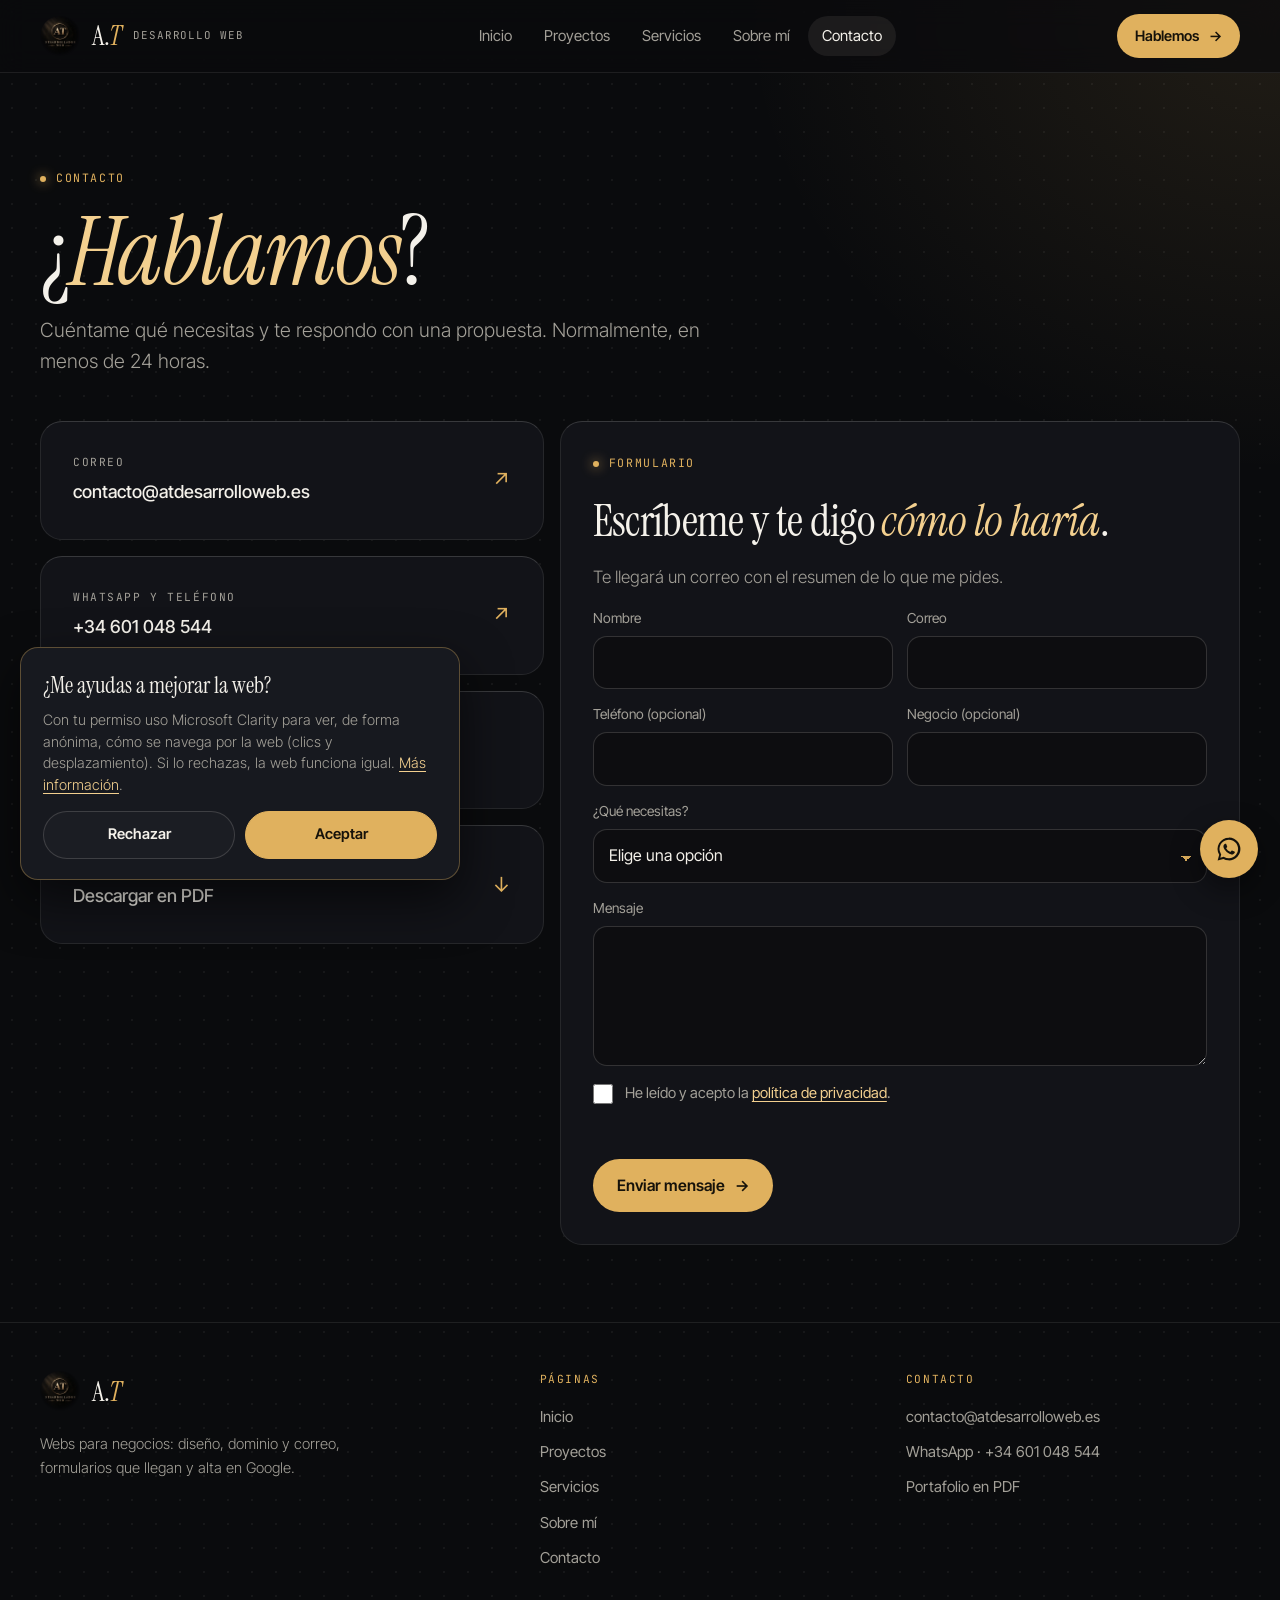
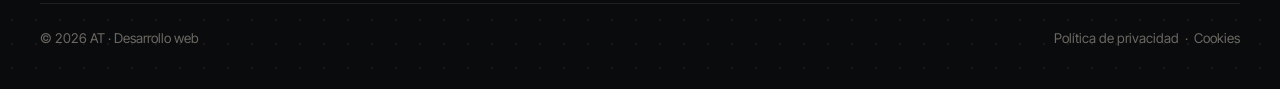
==== commit bd4bf13b: "feat: Microsoft Clarity con aviso de cookies y pagina de cookies Clarity solo se carga si el visitan" ====
--- a/contacto/index.html
+++ b/contacto/index.html
@@ -13,13 +13,17 @@
 <meta property="og:title" content="Contacto – AT · Desarrollo web">
 <meta property="og:description" content="Cuéntame qué necesitas y te respondo con una propuesta. Correo, WhatsApp y formulario.">
 <meta property="og:url" content="https://www.atdesarrolloweb.es/contacto/">
-<meta property="og:image" content="https://www.atdesarrolloweb.es/img/og.png">
+<meta property="og:image" content="https://www.atdesarrolloweb.es/img/og-at.jpg">
+<meta property="og:image:type" content="image/jpeg">
+<meta property="og:image:alt" content="AT · Desarrollo web: webs que hacen crecer negocios">
 <meta property="og:image:width" content="1200">
 <meta property="og:image:height" content="630">
 <meta name="twitter:card" content="summary_large_image">
-<link rel="icon" href="/img/icono-32.png" sizes="32x32">
-<link rel="icon" href="/img/icono-192.png" sizes="192x192">
-<link rel="apple-touch-icon" href="/img/icono-192.png">
+<link rel="icon" href="/favicon.ico" sizes="48x48">
+<link rel="icon" href="/favicon-96.png" type="image/png" sizes="96x96">
+<link rel="icon" href="/img/icono-192.png" type="image/png" sizes="192x192">
+<link rel="apple-touch-icon" href="/apple-touch-icon.png">
+<link rel="manifest" href="/site.webmanifest">
 <link rel="preconnect" href="https://fonts.googleapis.com">
 <link rel="preconnect" href="https://fonts.gstatic.com" crossorigin>
 <link href="https://fonts.googleapis.com/css2?family=Instrument+Serif:ital@0;1&family=Inter+Tight:wght@300;400;500;600;700&family=JetBrains+Mono:wght@400;500&display=swap" rel="stylesheet">
@@ -130,7 +134,7 @@
     </div>
     <div class="legal-pie">
       <span>© 2026 AT · Desarrollo web</span>
-      <a href="/politica-de-privacidad/">Política de privacidad</a>
+      <span><a href="/politica-de-privacidad/">Política de privacidad</a> &nbsp;·&nbsp; <a href="/cookies/">Cookies</a></span>
     </div>
   </div>
 </footer>
--- a/assets/estilos.css
+++ b/assets/estilos.css
@@ -340,6 +340,19 @@
   transition: transform .25s;
 }
 .wa-flotante:hover { transform: translateY(-3px); }
+
+/* Aviso de cookies: «Aceptar» y «Rechazar» al mismo nivel */
+.aviso-cookies {
+  position: fixed; left: 20px; bottom: 20px; z-index: 70; max-width: 440px;
+  background: var(--card2); border: 1px solid rgba(224, 177, 94, .35); border-radius: 18px;
+  padding: 20px 22px; box-shadow: 0 20px 50px rgba(0, 0, 0, .6); font-size: .9rem;
+}
+.aviso-cookies .aviso-titulo { font-family: var(--serif); font-size: 1.45rem; color: var(--txt); margin-bottom: 6px; }
+.aviso-cookies p { line-height: 1.5; }
+.aviso-cookies a { color: var(--gold2); text-decoration: underline; text-underline-offset: 3px; }
+.aviso-botones { display: grid; grid-template-columns: 1fr 1fr; gap: 10px; margin-top: 16px; }
+.aviso-botones .boton { padding: 11px 16px; font-size: .92rem; cursor: pointer; border: 1px solid var(--line2); }
+.aviso-botones .boton-oro { border-color: var(--gold); }
 
 /* ---------- Adaptación a pantallas ---------- */
 @media (max-width: 1020px) {
@@ -381,6 +394,7 @@
   .muestras { grid-template-columns: 1fr 1fr; gap: 12px; padding: 18px; }
   .pie .contenedor { grid-template-columns: 1fr; }
   .wa-flotante { right: 16px; bottom: 16px; width: 54px; height: 54px; }
+  .aviso-cookies { left: 12px; right: 12px; bottom: 12px; max-width: none; }
 }
 @media (prefers-reduced-motion: reduce) {
   html { scroll-behavior: auto; }
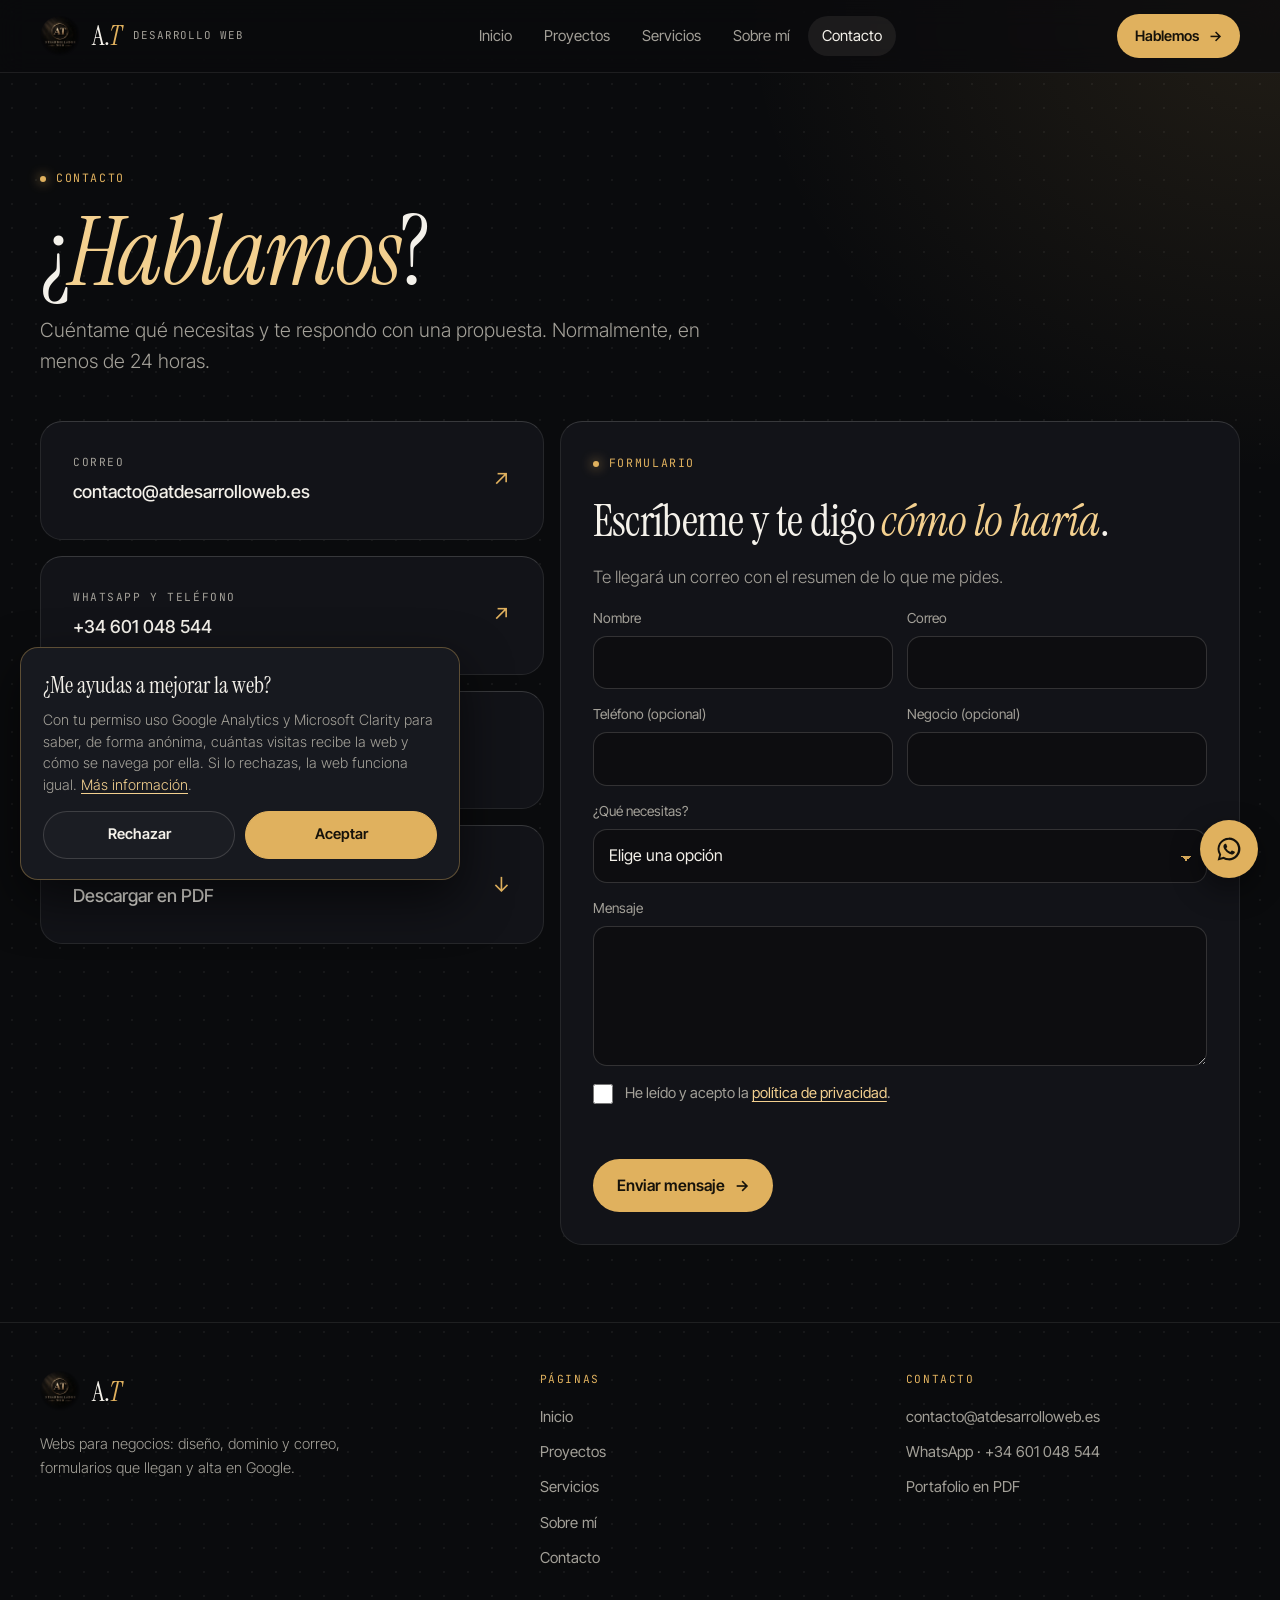
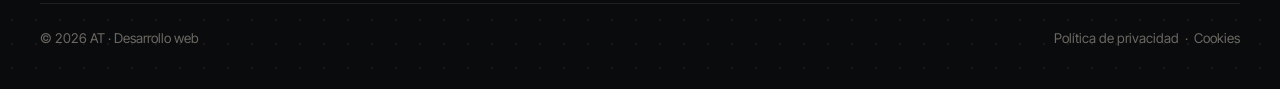
==== commit ccfff41d: "feat: Google Tag Manager con el consentimiento de Google denegado hasta aceptar - assets/gtm.js (GTM" ====
--- a/contacto/index.html
+++ b/contacto/index.html
@@ -2,6 +2,7 @@
 <html lang="es" class="sin-js">
 <head>
 <meta charset="utf-8">
+<script src="/assets/gtm.js"></script>
 <meta name="viewport" content="width=device-width, initial-scale=1">
 <title>Contacto – AT · Desarrollo web</title>
 <meta name="description" content="Cuéntame qué necesitas y te respondo con una propuesta. Correo, WhatsApp y formulario.">
@@ -31,6 +32,7 @@
 <script src="/assets/sitio.js" defer></script>
 </head>
 <body>
+<noscript><iframe src="https://www.googletagmanager.com/ns.html?id=GTM-M8NRLTX2" height="0" width="0" style="display:none;visibility:hidden" title="Google Tag Manager"></iframe></noscript>
 <a class="saltar" href="#contenido">Saltar al contenido</a>
 <header class="cabecera">
   <div class="contenedor">
--- a/assets/estilos.css
+++ b/assets/estilos.css
@@ -204,6 +204,25 @@
 .proyecto .tipo { font-size: .9rem; color: var(--mute); }
 .proyecto .flecha { flex: none; width: 44px; height: 44px; border-radius: 50%; border: 1px solid var(--line2); display: grid; place-items: center; color: var(--gold); transition: background .25s, color .25s; }
 a.proyecto:hover .flecha { background: var(--gold); color: #16120a; }
+
+/* ---------- Reseñas y visibilidad (portada) ---------- */
+.resenas-rejilla { grid-template-columns: 1.2fr .8fr; }
+.resenas-texto { display: flex; flex-direction: column; justify-content: space-between; gap: 30px; background: radial-gradient(ellipse 70% 80% at 0% 100%, rgba(224, 177, 94, .12), transparent 70%), var(--card); }
+.resenas-pasos { list-style: none; display: grid; grid-template-columns: 1fr 1fr; gap: 26px 28px; }
+.resenas-pasos .n { font-family: var(--serif); font-size: 3rem; line-height: .8; color: transparent; -webkit-text-stroke: 1px rgba(224, 177, 94, .75); }
+.resenas-pasos h3 { font-family: var(--sans); font-weight: 600; font-size: 1.1rem; letter-spacing: -.01em; margin: 12px 0 6px; }
+.resenas-pasos p { font-size: .93rem; line-height: 1.55; }
+.resenas-visual { display: flex; flex-direction: column; gap: 18px; background: radial-gradient(ellipse 80% 70% at 50% 40%, rgba(46, 110, 82, .45), transparent 72%), var(--card); }
+.resenas-escena { position: relative; flex: 1; min-height: 340px; }
+.resenas-escena img { position: absolute; border-radius: 12px; box-shadow: 0 30px 60px rgba(0, 0, 0, .6); transition: transform .6s ease; }
+.resenas-escena .r-vertical { width: 56%; left: 4%; top: 2%; transform: rotate(-5deg); }
+.resenas-escena .r-horizontal { width: 70%; right: 0; bottom: 4%; transform: rotate(4deg); }
+a.resenas-visual:hover .r-vertical { transform: rotate(-3deg) translateY(-6px); }
+a.resenas-visual:hover .r-horizontal { transform: rotate(2deg) translateY(-6px); }
+.resenas-visual .meta { display: flex; justify-content: space-between; align-items: flex-end; gap: 12px; }
+.resenas-visual h3 { margin-top: 10px; }
+.resenas-visual .flecha { flex: none; width: 44px; height: 44px; border-radius: 50%; border: 1px solid var(--line2); display: grid; place-items: center; color: var(--gold); transition: background .25s, color .25s; }
+a.resenas-visual:hover .flecha { background: var(--gold); color: #16120a; }
 
 /* ---------- Servicios ---------- */
 .servicios-rejilla { grid-template-columns: repeat(3, 1fr); }
@@ -356,7 +375,7 @@
 
 /* ---------- Adaptación a pantallas ---------- */
 @media (max-width: 1020px) {
-  .hero .bento, .caso .bento, .caso:nth-of-type(even) .bento, .extra .bento, .cierre, .contacto .bento { grid-template-columns: 1fr; }
+  .hero .bento, .caso .bento, .caso:nth-of-type(even) .bento, .extra .bento, .cierre, .contacto .bento, .resenas-rejilla { grid-template-columns: 1fr; }
   .hero-texto { grid-row: auto; }
   .caso:nth-of-type(even) .escaparate { order: 0; }
   .servicios-rejilla { grid-template-columns: 1fr 1fr; }
@@ -375,7 +394,8 @@
   .proyectos-rejilla { grid-template-columns: 1fr; grid-auto-rows: auto; }
   .proyecto .foto { flex: none; aspect-ratio: 16 / 11; }
   .proyecto, .proyecto.ancho, .proyecto.estrecho { grid-column: auto; }
-  .servicios-rejilla, .pasos { grid-template-columns: 1fr; }
+  .servicios-rejilla, .pasos, .resenas-pasos { grid-template-columns: 1fr; }
+  .resenas-escena { min-height: 300px; }
   .servicio.destacado { grid-column: auto; }
   .servicio { min-height: 0; }
   .hero-datos { grid-template-columns: 1fr 1fr; gap: 12px; }
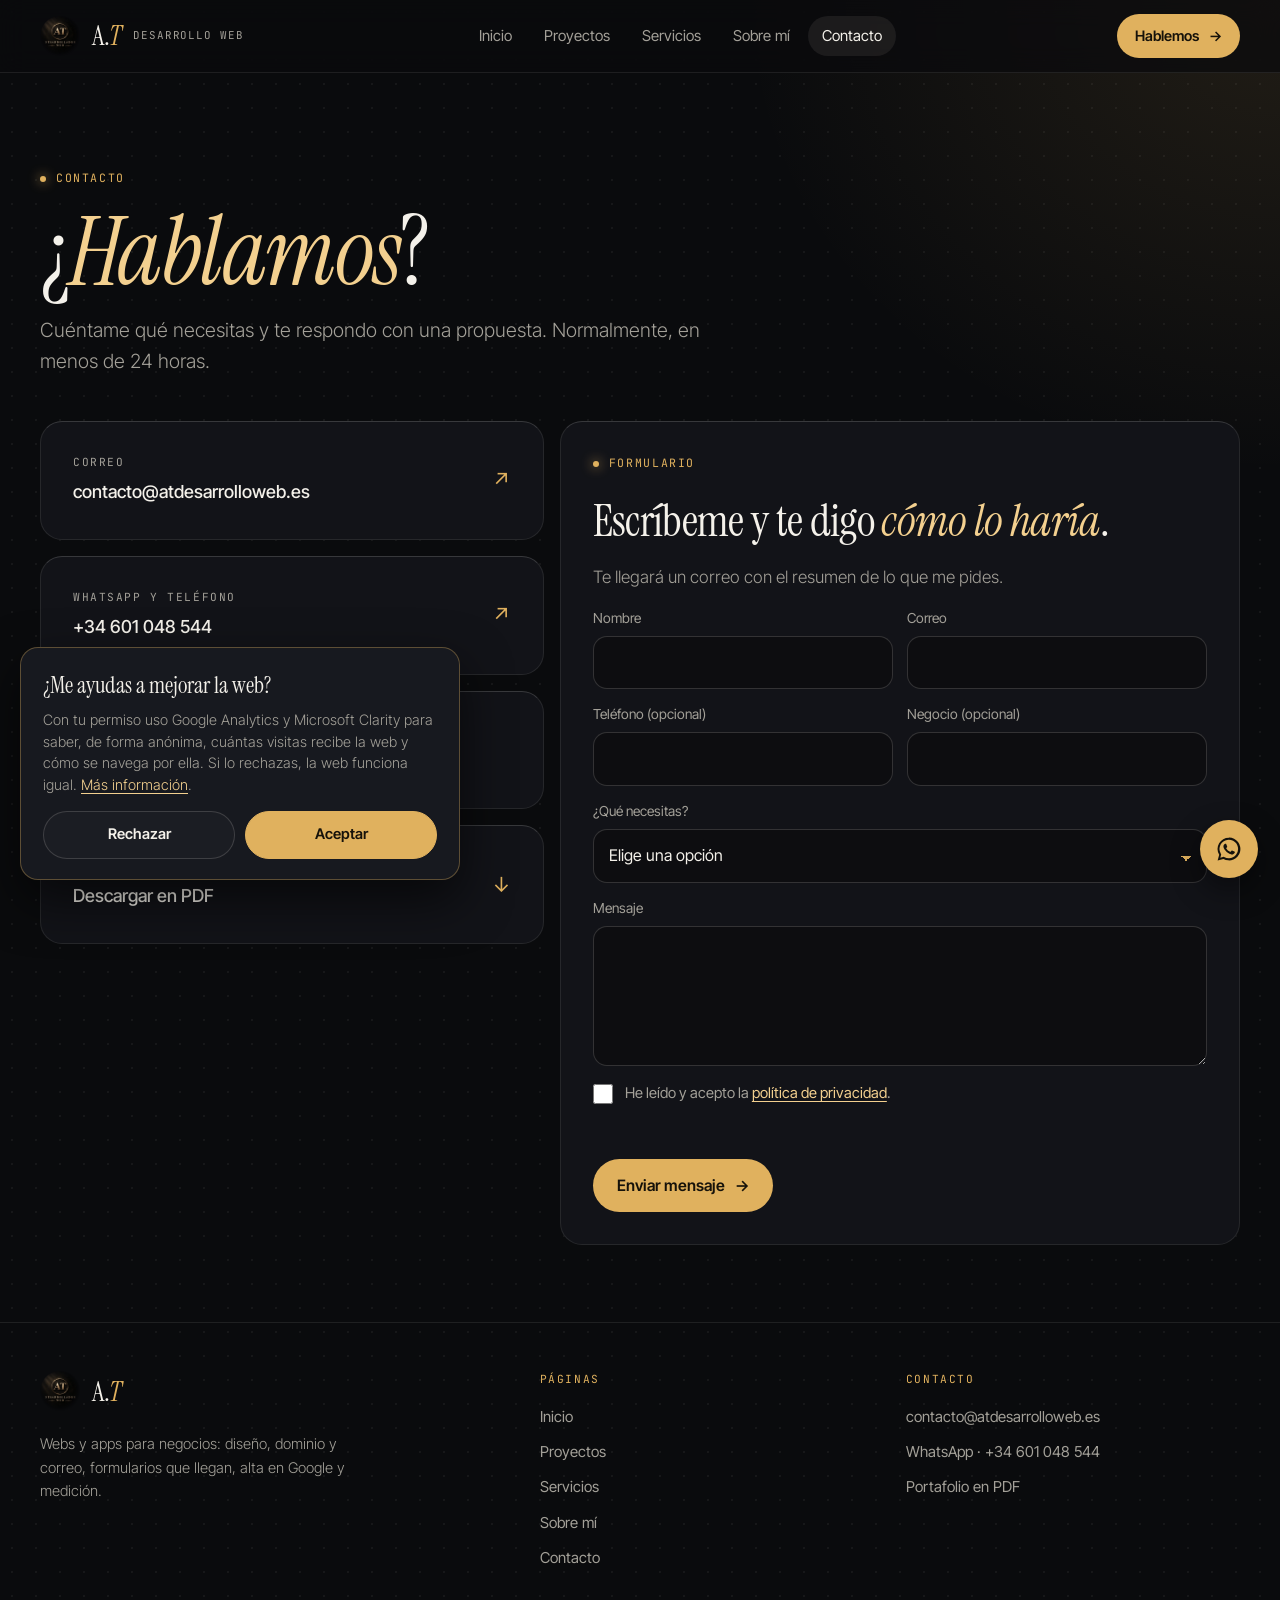
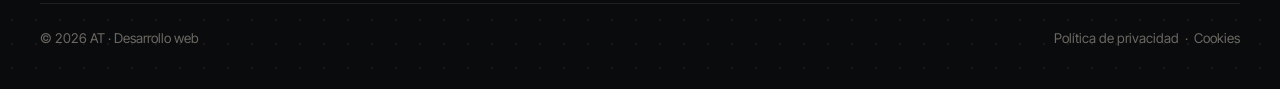
==== commit b807afad: "feat: portafolio reestructurado con las apps Repasa FP y Pulsoweb como proyectos destacados Co-Autho" ====
--- a/contacto/index.html
+++ b/contacto/index.html
@@ -114,7 +114,7 @@
   <div class="contenedor">
     <div>
       <a class="marca" href="/"><img src="/img/logo-at.webp" alt="" width="40" height="40"><b>A.<em>T</em></b></a>
-      <p>Webs para negocios: diseño, dominio y correo, formularios que llegan y alta en Google.</p>
+      <p>Webs y apps para negocios: diseño, dominio y correo, formularios que llegan, alta en Google y medición.</p>
     </div>
     <div>
       <h4>Páginas</h4>
--- a/assets/estilos.css
+++ b/assets/estilos.css
@@ -421,3 +421,38 @@
   .cinta-pista, .pill i { animation: none; }
   .rev { opacity: 1; transform: none; transition: none; }
 }
+
+/* ---------- Apps propias (portada) ---------- */
+.apps-rejilla { grid-template-columns: 1fr 1fr; }
+.app { padding: 0; display: flex; flex-direction: column; }
+.app-vista {
+  display: block; padding: 30px 30px 0; border-bottom: 1px solid var(--line);
+  background: radial-gradient(ellipse 75% 75% at 35% 45%, var(--brillo, rgba(224, 177, 94, .2)), transparent 72%), var(--card2);
+}
+.app-vista .escena { margin-bottom: 48px; transition: transform .5s ease; }
+.app-vista:hover .escena { transform: translateY(-4px); }
+.app-vista .navegador { width: 84%; }
+.app-vista .movil { right: 3%; bottom: -12%; width: 25%; }
+.app-cuerpo { display: flex; flex-direction: column; gap: 16px; padding: clamp(22px, 3vw, 32px); flex: 1; }
+.app-cuerpo .num { font-family: var(--mono); font-size: .75rem; color: var(--mute); }
+.app-cuerpo .num b { color: var(--gold); font-weight: 500; }
+.app-cuerpo h3 { margin: 6px 0 4px; }
+.app-cuerpo .tipo { font-size: .9rem; color: var(--mute); }
+.app-cuerpo > p { font-size: .98rem; line-height: 1.55; }
+.app-cuerpo .botones { margin-top: auto; padding-top: 6px; }
+a.card.dato:hover .grande { color: var(--gold2); }
+@media (max-width: 1020px) {
+  .apps-rejilla { grid-template-columns: 1fr; }
+}
+@media (max-width: 680px) {
+  .app-vista { padding: 18px 18px 0; }
+  .app-vista .escena { margin-bottom: 40px; }
+  .app-vista .navegador { width: 90%; }
+  .app-vista .movil { width: 30%; }
+  .app-cuerpo .botones .boton { flex: 1 1 auto; justify-content: center; }
+}
+
+/* Separador entre grupos de casos (proyectos) */
+.separador-casos { display: flex; flex-wrap: wrap; align-items: center; gap: 10px 20px; margin-top: clamp(40px, 6vw, 72px); margin-bottom: 8px; }
+.separador-casos p { font-size: .95rem; }
+.servicio p a { color: var(--gold2); text-decoration: underline; text-underline-offset: 3px; }
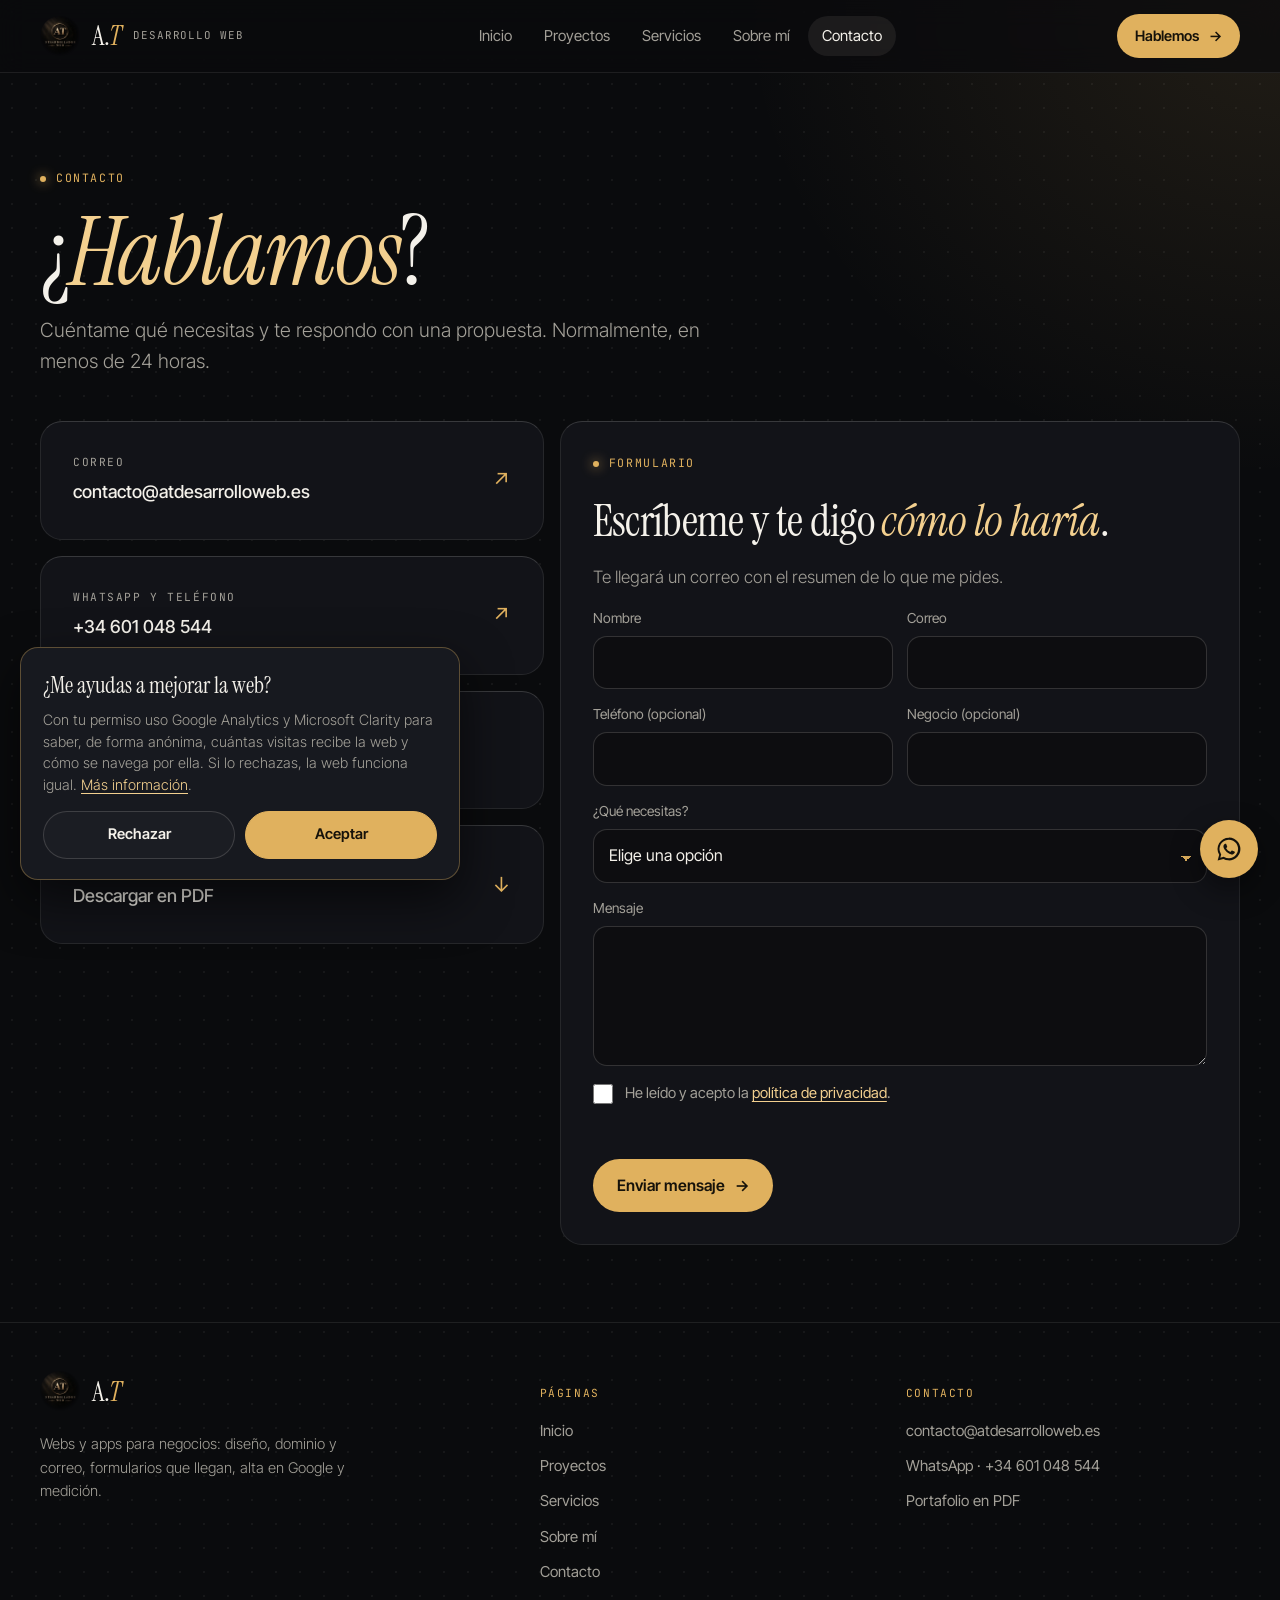
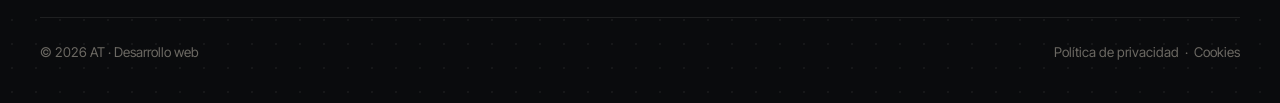
==== commit 60f9a35d: "fix: revision de textos, encabezados y metadatos; problema y tecnologias en las apps Co-Authored-By:" ====
--- a/contacto/index.html
+++ b/contacto/index.html
@@ -117,7 +117,7 @@
       <p>Webs y apps para negocios: diseño, dominio y correo, formularios que llegan, alta en Google y medición.</p>
     </div>
     <div>
-      <h4>Páginas</h4>
+      <p class="pie-tit">Páginas</p>
       <ul>
         <li><a href="/">Inicio</a></li>
         <li><a href="/proyectos/">Proyectos</a></li>
@@ -127,7 +127,7 @@
       </ul>
     </div>
     <div>
-      <h4>Contacto</h4>
+      <p class="pie-tit">Contacto</p>
       <ul>
         <li><a href="mailto:contacto@atdesarrolloweb.es">contacto@atdesarrolloweb.es</a></li>
         <li><a data-wa href="https://wa.me/34601048544" target="_blank" rel="noopener">WhatsApp · +34 601 048 544</a></li>
--- a/assets/estilos.css
+++ b/assets/estilos.css
@@ -345,7 +345,7 @@
 .pie { border-top: 1px solid var(--line); margin-top: clamp(40px, 6vw, 80px); padding: 48px 0 40px; }
 .pie .contenedor { display: grid; grid-template-columns: 1.4fr 1fr 1fr; gap: 32px; }
 .pie p { font-size: .92rem; margin-top: 14px; max-width: 34ch; }
-.pie h4 { font-family: var(--mono); font-weight: 400; font-size: .7rem; letter-spacing: .14em; text-transform: uppercase; color: var(--gold); margin-bottom: 14px; }
+.pie h4, .pie .pie-tit { font-family: var(--mono); font-weight: 400; font-size: .7rem; letter-spacing: .14em; text-transform: uppercase; color: var(--gold); margin-bottom: 14px; }
 .pie ul { list-style: none; display: grid; gap: 8px; }
 .pie ul a { color: var(--mute); font-size: .94rem; transition: color .2s; }
 .pie ul a:hover { color: var(--txt); }
@@ -456,3 +456,4 @@
 .separador-casos { display: flex; flex-wrap: wrap; align-items: center; gap: 10px 20px; margin-top: clamp(40px, 6vw, 72px); margin-bottom: 8px; }
 .separador-casos p { font-size: .95rem; }
 .servicio p a { color: var(--gold2); text-decoration: underline; text-underline-offset: 3px; }
+.oculto { position: absolute; width: 1px; height: 1px; padding: 0; margin: -1px; overflow: hidden; clip: rect(0, 0, 0, 0); white-space: nowrap; border: 0; }
